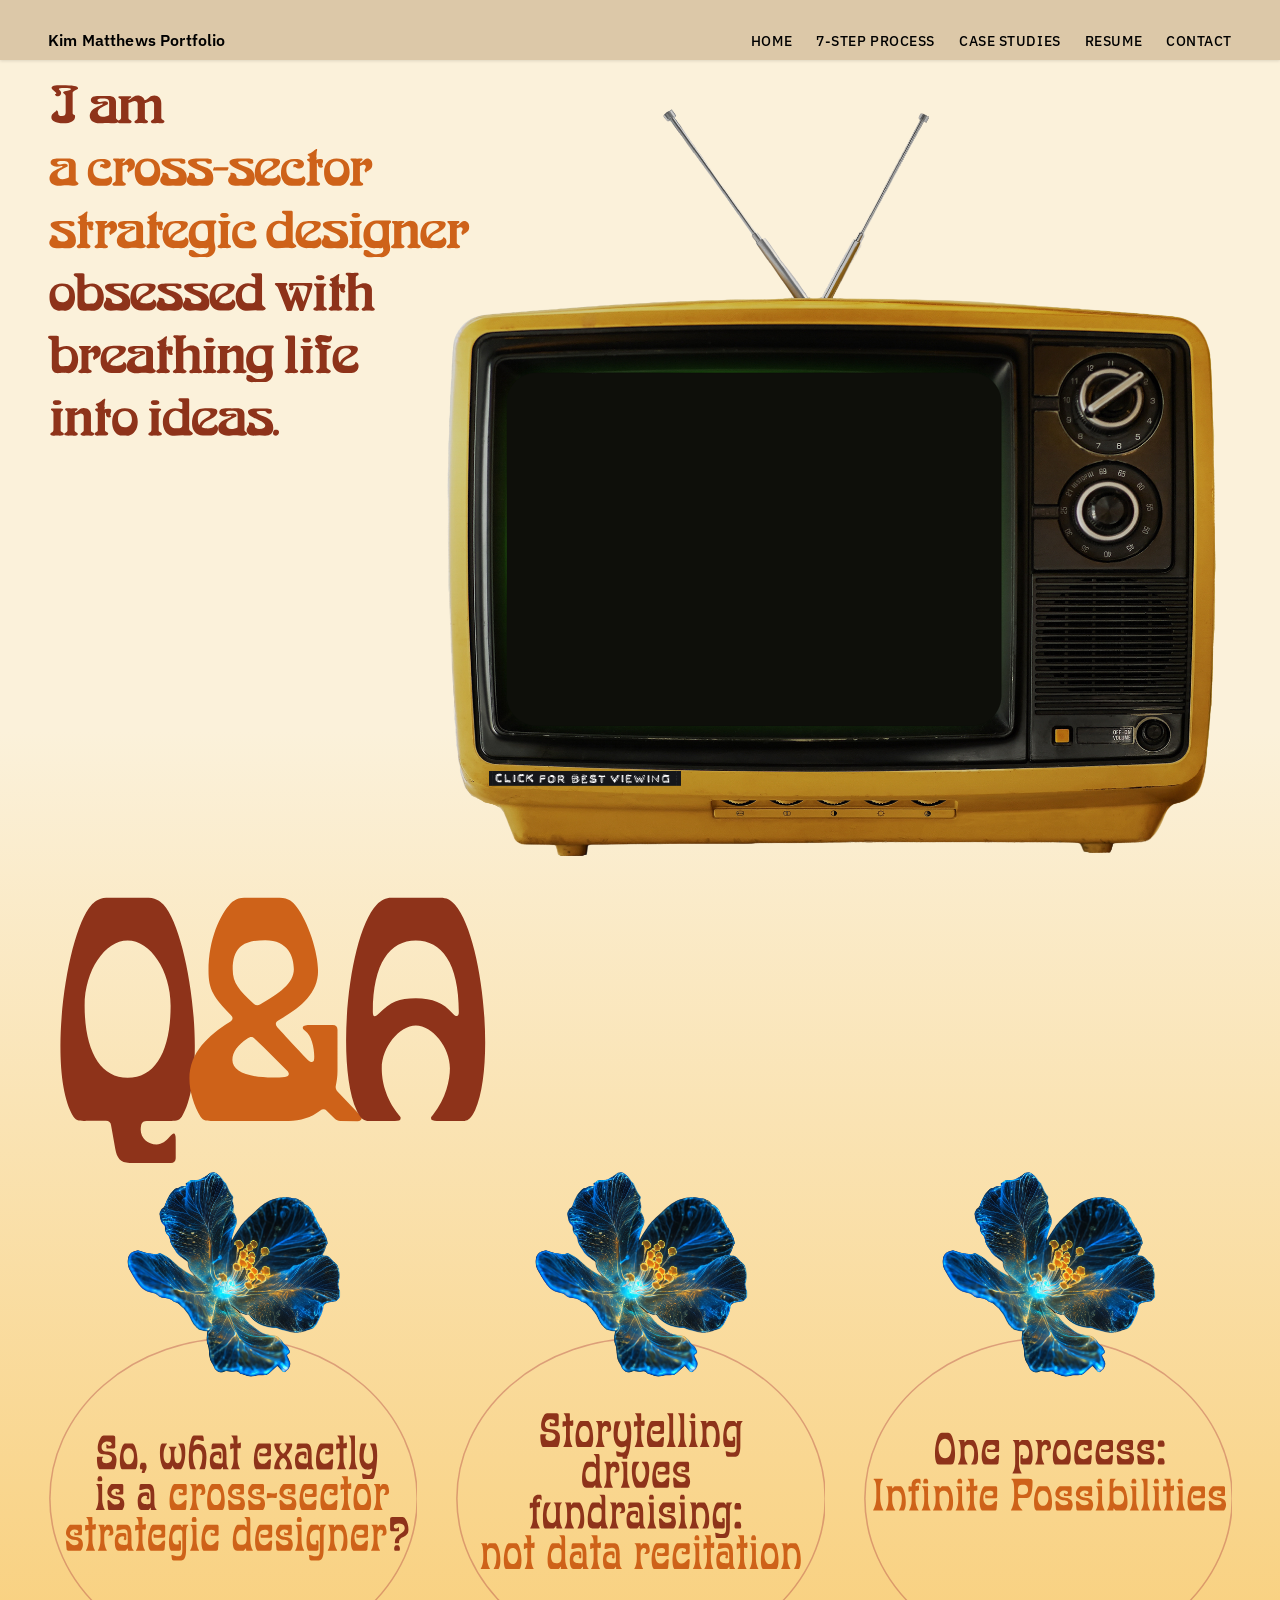
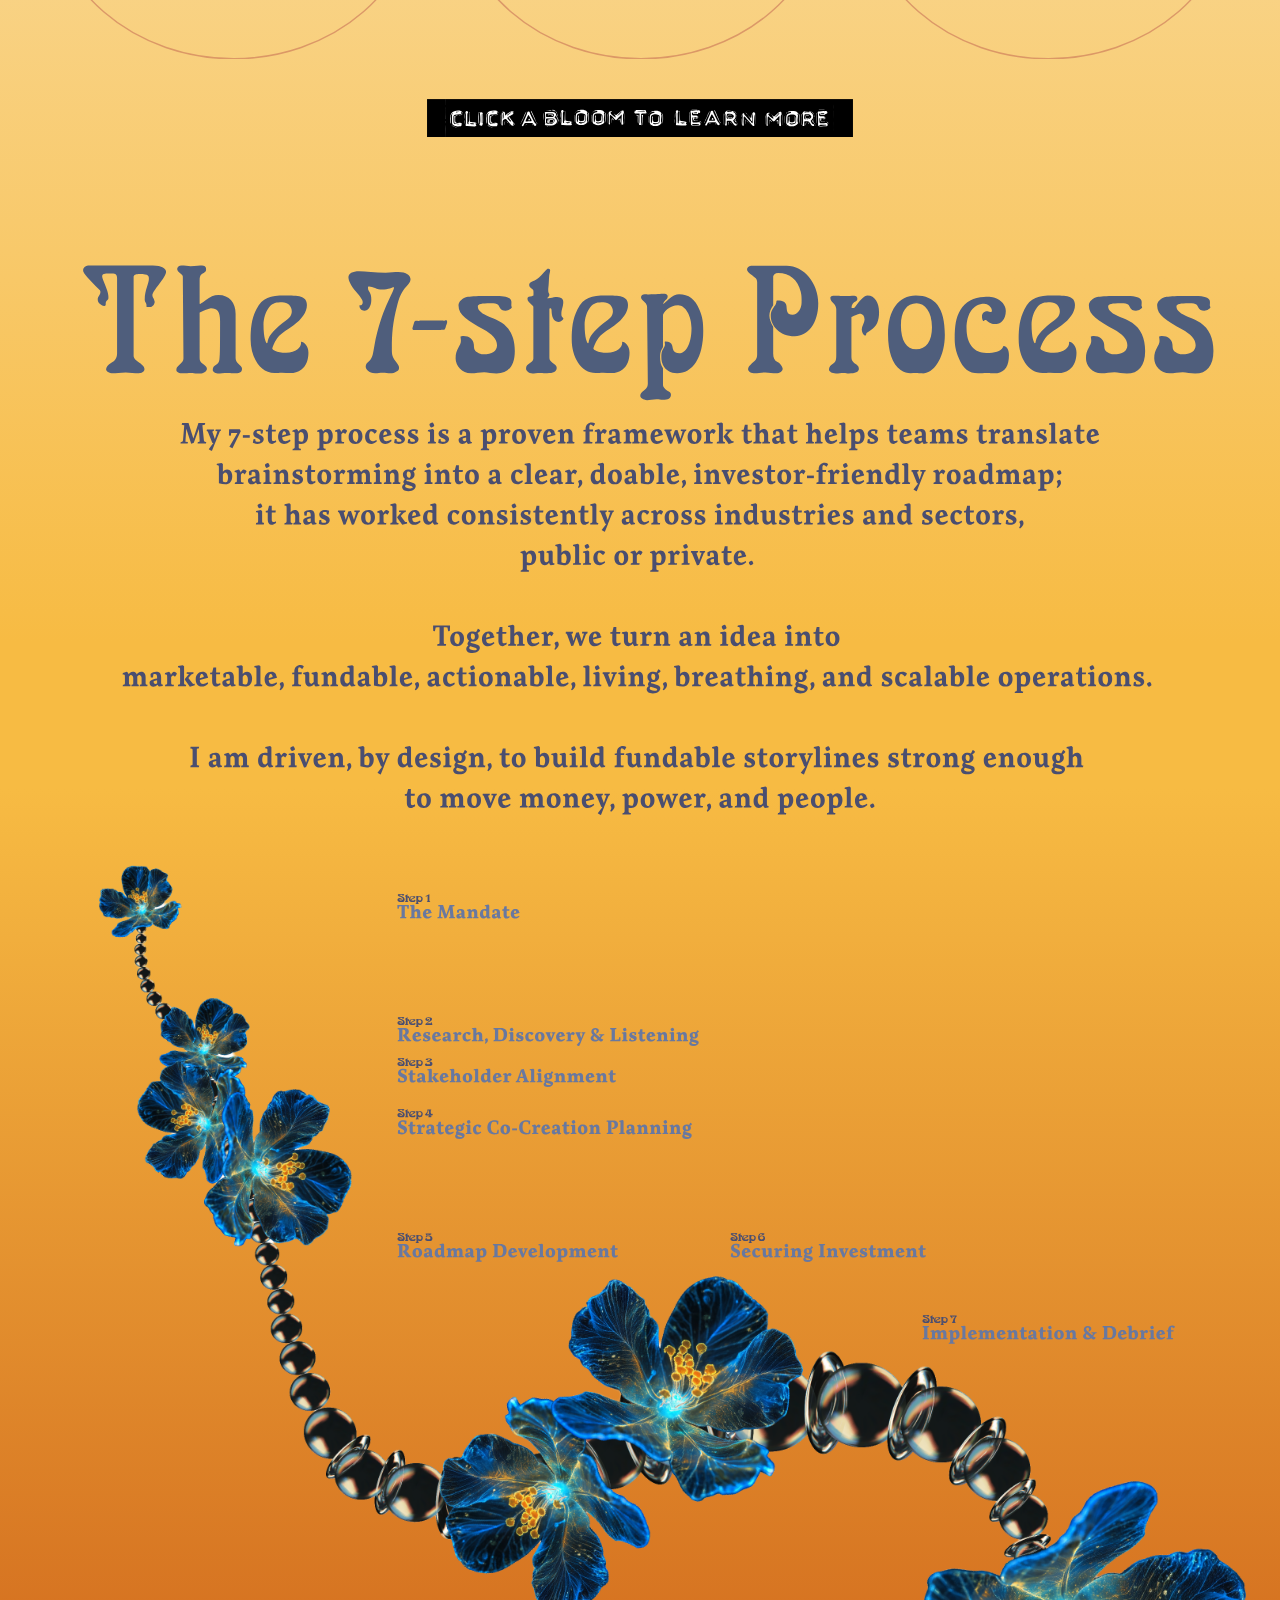
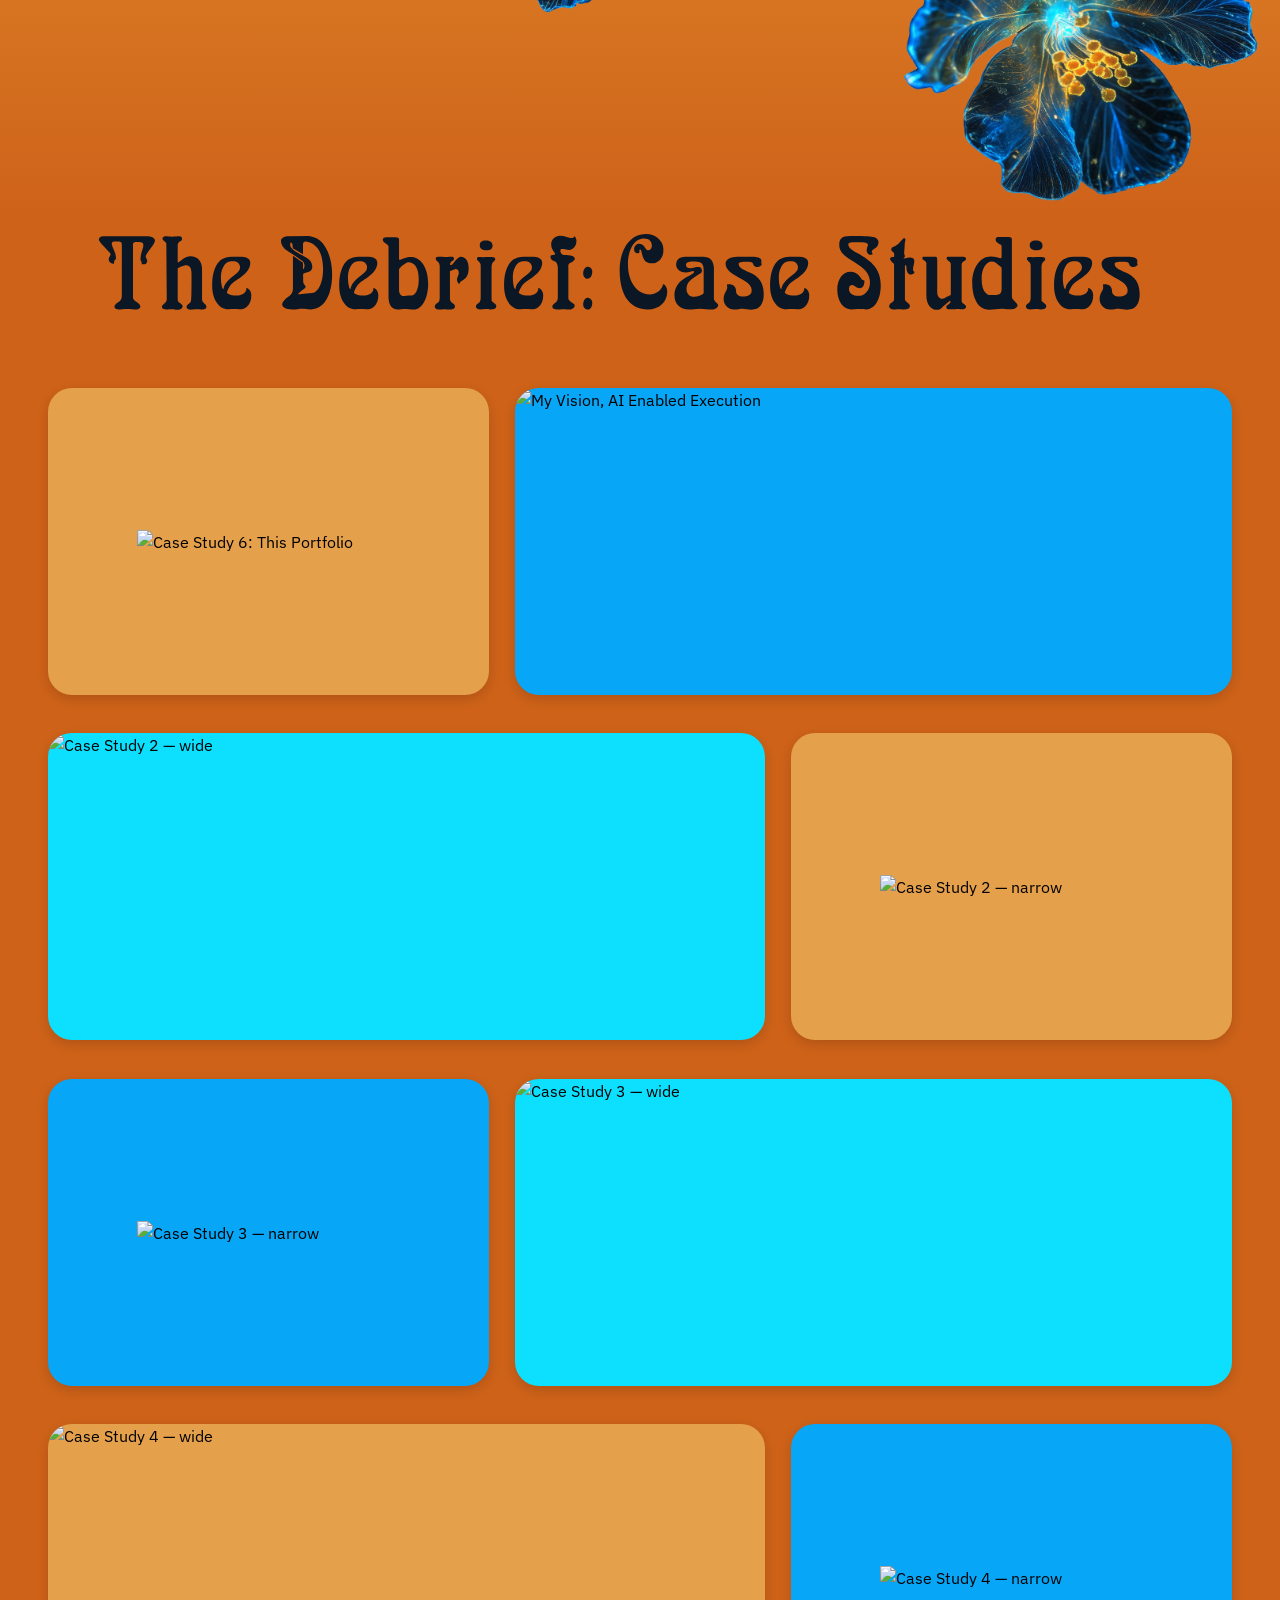
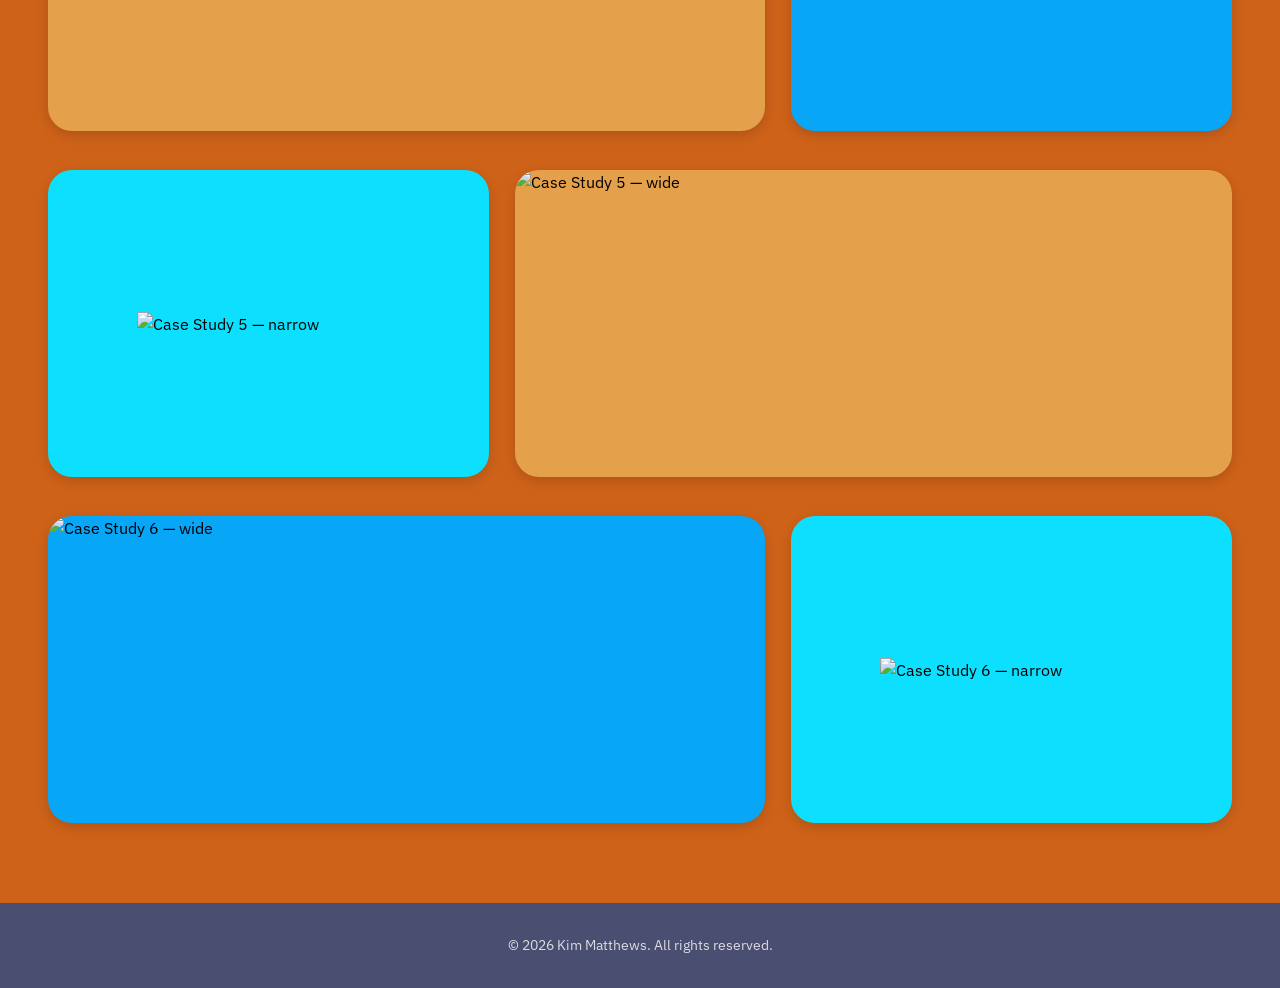
==== index.html @ fec12830 "More" ====
<!DOCTYPE html>
<html lang="en">
<head>
  <meta charset="UTF-8" />
  <meta name="viewport" content="width=device-width, initial-scale=1.0" />
  <meta name="description" content="Kim Matthews — Strategy and Design Portfolio. Strategic storytelling for public interest communications." />
  <title>Kim Matthews Portfolio</title>

  <!-- Preconnect for faster font loading -->
  <link rel="preconnect" href="https://fonts.googleapis.com" />
  <link rel="preconnect" href="https://fonts.gstatic.com" crossorigin />

  <!-- Overpass Mono: hero headings | IBM Plex Sans: nav + body | Special Elite: typewriter accent -->
  <link href="https://fonts.googleapis.com/css2?family=Overpass+Mono:wght@400;600;700&family=IBM+Plex+Sans:wght@300;400;500;600&family=Special+Elite&display=swap" rel="stylesheet" />

  <link rel="stylesheet" href="css/reset.css" />
  <link rel="stylesheet" href="css/style.css" />
</head>

<body>

  <!-- Skip link: keyboard/screen reader users jump straight to content -->
  <a href="#main-content" class="skip-link">Skip to main content</a>

  <!-- ===================== HEADER ===================== -->
  <header class="site-header" role="banner">
    <div class="header-inner">

      <a href="#home" class="site-title" aria-label="Kim Matthews Portfolio — home">
        Kim Matthews Portfolio
      </a>

      <!-- Mobile hamburger toggle -->
      <button
        class="nav-toggle"
        aria-expanded="false"
        aria-controls="primary-nav"
        aria-label="Open navigation menu"
      >
        <span class="bar"></span>
        <span class="bar"></span>
        <span class="bar"></span>
      </button>

      <nav id="primary-nav" class="primary-nav" aria-label="Primary navigation">
        <ul role="list">
          <li><a href="#home">Home</a></li>
          <li><a href="#methodology">7-Step Process</a></li>
          <li><a href="#case-studies">Case Studies</a></li>
          <li><a href="#resume">Resume</a></li>
          <li><a href="#contact">Contact</a></li>
        </ul>
      </nav>

    </div>
  </header>

  <!-- ===================== MAIN ===================== -->
  <main id="main-content">

    <!-- HERO -->
    <section class="hero" id="home" aria-label="Hero">

      <!-- Heading lives outside the grid — full width, TV grid untouched -->
      <div class="hero-heading-wrap">
        <img
          src="assets/SVG/heroheading.svg"
          alt="Strategic Storytelling, A Work Horse Solution"
          class="hero-heading-svg"
        />
      </div>

      <div class="hero-inner">

        <!-- hero-text removed — heading is now above the grid -->

        <!-- Mobile-only: TV chassis + video stacked.
             Tappable — opens the same #video-modal as the desktop TV,
             where the film plays full-size WITH sound (click is the
             user gesture browsers require to allow audio).
             The preview itself stays muted — the only state browsers
             permit for autoplay. -->
        <div
          class="hero-mobile-media"
          id="tv-unit-mobile"
          role="button"
          tabindex="0"
          aria-label="Watch portfolio video — tap to open full screen with sound"
          aria-haspopup="dialog"
        >
          <img
            src="assets/images/liltv.png"
            alt=""
            class="hero-mobile-tv"
            aria-hidden="true"
            loading="eager"
            decoding="async"
          />
          <img
            src="assets/SVG/soundlabel.svg"
            alt="Tap to play with sound"
            class="hero-mobile-cue"
            aria-hidden="true"
            loading="lazy"
            decoding="async"
          />
          <video
            class="hero-mobile-video"
            autoplay
            muted
            playsinline
            preload="metadata"
            aria-hidden="true"
          >
            <source src="assets/video/hero-film-1.mp4" type="video/mp4" />
          </video>
        </div>

        <div class="hero-visual" aria-hidden="true">
          <div class="tv-wrapper" id="tv-unit" role="button" tabindex="0" aria-label="Watch portfolio video — click to open full screen" aria-haspopup="dialog">

            <img
              src="assets/images/liltv.png"
              alt=""
              class="tv-image"
              loading="eager"
              decoding="async"
            />

            <div class="tv-screen-overlay" id="tv-screen">
              <video
                class="tv-video"
                autoplay
                muted
                playsinline
                preload="metadata"
              >
                <source src="assets/video/hero-film-1.mp4" type="video/mp4" />
              </video>
            </div>

            <div class="tv-badge" aria-hidden="true">
              <img src="assets/SVG/label.svg" alt="" class="tv-badge-svg" />
            </div>

          </div>
        </div>

      </div>

      <!-- Q&A SUBSECTION — extends hero, sits directly under TV -->
      <div class="hero-qa">
        <div class="hero-qa-inner">

          <!-- qasubheading: very large, left-aligned at hero heading margin,
               top-aligned with the bottom of the TV -->
          <div class="qa-subheading-wrap">
            <img
              src="assets/SVG/qasubheading.svg"
              alt="Questions and Answers"
              class="qa-subheading-svg"
              loading="lazy"
              decoding="async"
            />
          </div>

          <!-- Three question cards evenly spaced left to right -->
          <div class="qa-cards-row">

            <div class="qa-card-wrap"
                 role="button"
                 tabindex="0"
                 data-transcript="assets/webp/q1transcript.webp"
                 data-transcript-alt="Question 1 — full transcript"
                 aria-label="Question 1 — click to read full transcript"
                 aria-haspopup="dialog">
              <img
                src="assets/images/flower.png"
                alt=""
                class="qa-flower"
                aria-hidden="true"
                loading="lazy"
                decoding="async"
              />
              <img
                src="assets/SVG/q1hero.svg"
                alt="Question 1"
                class="qa-card-svg"
                loading="lazy"
                decoding="async"
              />
            </div>

            <div class="qa-card-wrap"
                 role="button"
                 tabindex="0"
                 data-transcript="assets/webp/q2transcript.webp"
                 data-transcript-alt="Question 2 — full transcript"
                 aria-label="Question 2 — click to read full transcript"
                 aria-haspopup="dialog">
              <img
                src="assets/images/flower.png"
                alt=""
                class="qa-flower"
                aria-hidden="true"
                loading="lazy"
                decoding="async"
              />
              <img
                src="assets/SVG/q2hero.svg"
                alt="Question 2"
                class="qa-card-svg"
                loading="lazy"
                decoding="async"
              />
            </div>

            <div class="qa-card-wrap"
                 role="button"
                 tabindex="0"
                 data-transcript="assets/webp/q3transcript.webp"
                 data-transcript-alt="Question 3 — full transcript"
                 aria-label="Question 3 — click to read full transcript"
                 aria-haspopup="dialog">
              <img
                src="assets/images/flower.png"
                alt=""
                class="qa-flower"
                aria-hidden="true"
                loading="lazy"
                decoding="async"
              />
              <img
                src="assets/SVG/q3hero.svg"
                alt="Question 3"
                class="qa-card-svg"
                loading="lazy"
                decoding="async"
              />
            </div>

          </div><!-- /.qa-cards-row -->

          <!-- bloomcta — centered call-to-action below the three question cards -->
          <img
            src="assets/SVG/bloomcta.svg"
            alt="Click a bloom to read the full answer"
            class="bloom-cta-svg"
            loading="lazy"
            decoding="async"
          />

        </div><!-- /.hero-qa-inner -->
      </div><!-- /.hero-qa -->

      <!-- hero-bottom: subheading, methodology intro text, and spine grouped at foot of hero -->
      <div class="hero-bottom">

        <div class="hero-subheading">
          <img
            src="assets/SVG/subheading1.svg"
            alt="The 7-step Methodology"
            class="subheading-svg"
          />
        </div>

        <div class="methodology-text-wrap">
          <img
            src="assets/SVG/methodologytext.svg"
            alt="The 7-step Process — methodology introduction"
            class="methodology-text-svg"
            loading="lazy"
            decoding="async"
          />
          <div class="sr-only">
            <p>To expose the throughline of my career, I outlined a 7-step process; it allows me to illustrate to you, through the 7 case studies below, how I made my life's work by fusing the lifeforce of your idea to the narrative spine of your team's existing infrastructure to build fundable throughlines strong enough to move money, power, and people.</p>
            <p>My 7-step process is a proven framework that helps teams turn messy, emerging needs into a clear, doable, investor-friendly roadmap — across any industry, public or private. My process translates your team's idea into a marketable, fundable, and actionable living, breathing, scalable operations.</p>
          </div>
        </div>

        <!-- Flowerspine with step labels — each label independently positionable -->
        <div class="spine-wrap">
          <img
            src="assets/images/flowerspine.png"
            alt=""
            class="spine-img"
            loading="lazy"
            decoding="async"
          />

          <!-- STEP 1 — pilot hover group -->
          <!-- Invisible hotspot over flower 1 (top-left cluster) -->
          <div class="flower-hotspot flower-hotspot--1" aria-hidden="true"></div>
          <!-- Gold glitter glow overlay on flower 1 -->
          <div class="flower-glow flower-glow--1" aria-hidden="true"></div>
          <!-- Step label -->
          <div class="step-label step-label--1" tabindex="0" role="button" aria-label="Step 1: The Mandate — hover to learn more">
            <img src="assets/SVG/step1.svg" alt="Group 1: The Mandate" class="step-label-svg" />
          </div>
          <!-- Defcard popup -->
          <div class="step-card step-card--1" role="tooltip" aria-label="Step 1 definition card">
            <img src="assets/SVG/step1defcard.svg" alt="Step 1: The Mandate — definition" class="step-card-svg" />
          </div>

          <!-- STEP 2 — full hover group: hotspot, glow, label, defcard -->
          <div class="flower-hotspot flower-hotspot--2" aria-hidden="true"></div>
          <div class="flower-glow flower-glow--2" aria-hidden="true"></div>
          <div class="step-label step-label--2" tabindex="0" role="button" aria-label="Step 2: Research, Discovery & Listening — hover to learn more">
            <img src="assets/SVG/step2.svg" alt="Group 2: Research, Discovery & Listening" class="step-label-svg" />
          </div>
          <div class="step-card step-card--2" role="tooltip" aria-label="Step 2 definition card">
            <img src="assets/SVG/step2defcard.svg" alt="Step 2: Research, Discovery & Listening — definition" class="step-card-svg" />
          </div>

          <!-- STEP 3 -->
          <div class="flower-hotspot flower-hotspot--3" aria-hidden="true"></div>
          <div class="flower-glow flower-glow--3" aria-hidden="true"></div>
          <div class="step-label step-label--3" tabindex="0" role="button" aria-label="Step 3: Stakeholder Alignment — hover to learn more">
            <img src="assets/SVG/step3.svg" alt="Group 3: Stakeholder Alignment" class="step-label-svg" />
          </div>
          <div class="step-card step-card--3" role="tooltip" aria-label="Step 3 definition card">
            <img src="assets/SVG/step3defcard.svg" alt="Step 3: Stakeholder Alignment — definition" class="step-card-svg" />
          </div>

          <!-- STEP 4 -->
          <div class="flower-hotspot flower-hotspot--4" aria-hidden="true"></div>
          <div class="flower-glow flower-glow--4" aria-hidden="true"></div>
          <div class="step-label step-label--4" tabindex="0" role="button" aria-label="Step 4: Strategic & Co-Creation Planning — hover to learn more">
            <img src="assets/SVG/step4.svg" alt="Group 4: Strategic & Co-Creation Planning" class="step-label-svg" />
          </div>
          <div class="step-card step-card--4" role="tooltip" aria-label="Step 4 definition card">
            <img src="assets/SVG/step4defcard.svg" alt="Step 4: Strategic & Co-Creation Planning — definition" class="step-card-svg" />
          </div>

          <!-- STEP 5 -->
          <div class="flower-hotspot flower-hotspot--5" aria-hidden="true"></div>
          <div class="flower-glow flower-glow--5" aria-hidden="true"></div>
          <div class="step-label step-label--5" tabindex="0" role="button" aria-label="Step 5: Roadmap Development — hover to learn more">
            <img src="assets/SVG/step5.svg" alt="Group 5: Roadmap Development" class="step-label-svg" />
          </div>
          <div class="step-card step-card--5" role="tooltip" aria-label="Step 5 definition card">
            <img src="assets/SVG/step5defcard.svg" alt="Step 5: Roadmap Development — definition" class="step-card-svg" />
          </div>

          <!-- STEP 6 -->
          <div class="flower-hotspot flower-hotspot--6" aria-hidden="true"></div>
          <div class="flower-glow flower-glow--6" aria-hidden="true"></div>
          <div class="step-label step-label--6" tabindex="0" role="button" aria-label="Step 6: Securing Investment — hover to learn more">
            <img src="assets/SVG/step6.svg" alt="Group 6: Securing Investment" class="step-label-svg" />
          </div>
          <div class="step-card step-card--6" role="tooltip" aria-label="Step 6 definition card">
            <img src="assets/SVG/step6defcard.svg" alt="Step 6: Securing Investment — definition" class="step-card-svg" />
          </div>

          <!-- STEP 7 -->
          <div class="flower-hotspot flower-hotspot--7" aria-hidden="true"></div>
          <div class="flower-glow flower-glow--7" aria-hidden="true"></div>
          <div class="step-label step-label--7" tabindex="0" role="button" aria-label="Step 7: Implementation & Debrief — hover to learn more">
            <img src="assets/SVG/step7.svg" alt="Group 7: Implementation & Debrief" class="step-label-svg" />
          </div>
          <div class="step-card step-card--7" role="tooltip" aria-label="Step 7 definition card">
            <img src="assets/SVG/step7defcard.svg" alt="Step 7: Implementation & Debrief — definition" class="step-card-svg" />
          </div>
        </div>

      <!-- Mobile-only steps list — shown when the flowerspine is hidden.
           Each row: flower.png (growing 1→7) + step label, left-aligned.
           Tap anywhere on the row → its defcard opens in the step modal. -->
      <div class="steps-mobile" aria-label="7-step methodology">
        <button class="step-mobile-row" data-defcard="assets/SVG/step1defcard.svg" aria-haspopup="dialog" aria-label="Step 1: The Mandate — tap to read definition">
          <img src="assets/images/flower.png" alt="" class="step-mobile-flower step-mobile-flower--1" aria-hidden="true" loading="lazy" decoding="async" />
          <img src="assets/SVG/step1.svg" alt="Step 1: The Mandate" class="step-mobile-label" loading="lazy" decoding="async" />
        </button>
        <button class="step-mobile-row" data-defcard="assets/SVG/step2defcard.svg" aria-haspopup="dialog" aria-label="Step 2: Research, Discovery & Listening — tap to read definition">
          <img src="assets/images/flower.png" alt="" class="step-mobile-flower step-mobile-flower--2" aria-hidden="true" loading="lazy" decoding="async" />
          <img src="assets/SVG/step2.svg" alt="Step 2: Research, Discovery & Listening" class="step-mobile-label" loading="lazy" decoding="async" />
        </button>
        <button class="step-mobile-row" data-defcard="assets/SVG/step3defcard.svg" aria-haspopup="dialog" aria-label="Step 3: Stakeholder Alignment — tap to read definition">
          <img src="assets/images/flower.png" alt="" class="step-mobile-flower step-mobile-flower--3" aria-hidden="true" loading="lazy" decoding="async" />
          <img src="assets/SVG/step3.svg" alt="Step 3: Stakeholder Alignment" class="step-mobile-label" loading="lazy" decoding="async" />
        </button>
        <button class="step-mobile-row" data-defcard="assets/SVG/step4defcard.svg" aria-haspopup="dialog" aria-label="Step 4: Strategic & Co-Creation Planning — tap to read definition">
          <img src="assets/images/flower.png" alt="" class="step-mobile-flower step-mobile-flower--4" aria-hidden="true" loading="lazy" decoding="async" />
          <img src="assets/SVG/step4.svg" alt="Step 4: Strategic & Co-Creation Planning" class="step-mobile-label" loading="lazy" decoding="async" />
        </button>
        <button class="step-mobile-row" data-defcard="assets/SVG/step5defcard.svg" aria-haspopup="dialog" aria-label="Step 5: Roadmap Development — tap to read definition">
          <img src="assets/images/flower.png" alt="" class="step-mobile-flower step-mobile-flower--5" aria-hidden="true" loading="lazy" decoding="async" />
          <img src="assets/SVG/step5.svg" alt="Step 5: Roadmap Development" class="step-mobile-label" loading="lazy" decoding="async" />
        </button>
        <button class="step-mobile-row" data-defcard="assets/SVG/step6defcard.svg" aria-haspopup="dialog" aria-label="Step 6: Securing Investment — tap to read definition">
          <img src="assets/images/flower.png" alt="" class="step-mobile-flower step-mobile-flower--6" aria-hidden="true" loading="lazy" decoding="async" />
          <img src="assets/SVG/step6.svg" alt="Step 6: Securing Investment" class="step-mobile-label" loading="lazy" decoding="async" />
        </button>
        <button class="step-mobile-row" data-defcard="assets/SVG/step7defcard.svg" aria-haspopup="dialog" aria-label="Step 7: Implementation & Debrief — tap to read definition">
          <img src="assets/images/flower.png" alt="" class="step-mobile-flower step-mobile-flower--7" aria-hidden="true" loading="lazy" decoding="async" />
          <img src="assets/SVG/step7.svg" alt="Step 7: Implementation & Debrief" class="step-mobile-label" loading="lazy" decoding="async" />
        </button>
        <!-- bloomcta repeated below Step 7 on mobile, centered -->
        <img
          src="assets/SVG/bloomcta.svg"
          alt="Tap a flower to read the full answer"
          class="steps-mobile-cta"
          loading="lazy"
          decoding="async"
        />
      </div>

      </div>

    </section>

    <!-- ===================== METHODOLOGY ===================== -->
    <section class="methodology" id="methodology" aria-label="The Debrief: Case Studies">

      <div class="methodology-inner">

        <!-- Section heading — "The Debrief: Case Studies", sized to match
             the hero's "7-step Process" subheading -->
        <div class="debrief-heading">
          <img
            src="assets/SVG/debriefsubheading.svg"
            alt="The Debrief: Case Studies"
            class="debrief-subheading-svg"
            loading="lazy"
            decoding="async"
          />
        </div>

        <!-- ============ CASE STUDY ROWS ============
             8 rows, each an asymmetric pair: one wide card + one narrow card.
             Odd rows: narrow left / wide right. Even rows: wide left / narrow right.
             Card colors cycle saffron → electric-blue → baby-blue.
             Cards slide in from the outer edges on first scroll into view
             (js/cases.js adds .is-in once; they never move again).
             Each card is an empty shell — case study SVGs drop inside. -->
        <div class="case-rows">

          <!-- Row 1: narrow left, wide right -->
          <div class="case-row">
            <div class="case-card case-card--narrow case-card--saffron case-from-left">
              <img src="assets/SVG/case1n.svg" alt="Case Study 6: This Portfolio" loading="lazy" decoding="async" />
            </div>
            <div class="case-card case-card--wide case-card--electric case-from-right">
              <img src="assets/SVG/case1w.svg" alt="My Vision, AI Enabled Execution" loading="lazy" decoding="async" />
            </div>
          </div>

          <!-- Row 2: wide left, narrow right -->
          <div class="case-row">
            <div class="case-card case-card--wide case-card--baby case-from-left">
              <img src="assets/SVG/case2w.svg" alt="Case Study 2 — wide" loading="lazy" decoding="async" />
            </div>
            <div class="case-card case-card--narrow case-card--saffron case-from-right">
              <img src="assets/SVG/case2n.svg" alt="Case Study 2 — narrow" loading="lazy" decoding="async" />
            </div>
          </div>

          <!-- Row 3: narrow left, wide right -->
          <div class="case-row">
            <div class="case-card case-card--narrow case-card--electric case-from-left">
              <img src="assets/SVG/case3n.svg" alt="Case Study 3 — narrow" loading="lazy" decoding="async" />
            </div>
            <div class="case-card case-card--wide case-card--baby case-from-right">
              <img src="assets/SVG/case3w.svg" alt="Case Study 3 — wide" loading="lazy" decoding="async" />
            </div>
          </div>

          <!-- Row 4: wide left, narrow right -->
          <div class="case-row">
            <div class="case-card case-card--wide case-card--saffron case-from-left">
              <img src="assets/SVG/case4w.svg" alt="Case Study 4 — wide" loading="lazy" decoding="async" />
            </div>
            <div class="case-card case-card--narrow case-card--electric case-from-right">
              <img src="assets/SVG/case4n.svg" alt="Case Study 4 — narrow" loading="lazy" decoding="async" />
            </div>
          </div>

          <!-- Row 5: narrow left, wide right -->
          <div class="case-row">
            <div class="case-card case-card--narrow case-card--baby case-from-left">
              <img src="assets/SVG/case5n.svg" alt="Case Study 5 — narrow" loading="lazy" decoding="async" />
            </div>
            <div class="case-card case-card--wide case-card--saffron case-from-right">
              <img src="assets/SVG/case5w.svg" alt="Case Study 5 — wide" loading="lazy" decoding="async" />
            </div>
          </div>

          <!-- Row 6: wide left, narrow right -->
          <div class="case-row">
            <div class="case-card case-card--wide case-card--electric case-from-left">
              <img src="assets/SVG/case6w.svg" alt="Case Study 6 — wide" loading="lazy" decoding="async" />
            </div>
            <div class="case-card case-card--narrow case-card--baby case-from-right">
              <img src="assets/SVG/case6n.svg" alt="Case Study 6 — narrow" loading="lazy" decoding="async" />
            </div>
          </div>

        </div><!-- /.case-rows -->

      </div>
    </section>

  </main>

  <!-- ===================== FOOTER ===================== -->
  <footer class="site-footer" role="contentinfo">
    <div class="footer-inner">
      <p>&copy; <span id="year"></span> Kim Matthews. All rights reserved.</p>
    </div>
  </footer>

  <!-- ===================== VIDEO POPUP MODAL ===================== -->
  <div
    class="video-modal"
    id="video-modal"
    role="dialog"
    aria-modal="true"
    aria-label="Portfolio video — full screen view"
    hidden
  >
    <div class="video-modal-backdrop" id="modal-backdrop"></div>
    <div class="video-modal-content">
      <button class="video-modal-close" id="modal-close" aria-label="Close video">
        <span aria-hidden="true">✕</span>
      </button>
      <div class="video-modal-frame">
        <video
          id="modal-video"
          controls
          playsinline
          preload="none"
          aria-label="Kim Matthews — Portfolio Video"
        ></video>
      </div>
    </div>
  </div>

  <!-- ===================== QA TRANSCRIPT MODAL ===================== -->
  <div
    class="qa-modal"
    id="qa-modal"
    role="dialog"
    aria-modal="true"
    aria-label="Full transcript"
    hidden
  >
    <div class="qa-modal-backdrop" id="qa-modal-backdrop"></div>
    <div class="qa-modal-content">
      <button class="qa-modal-close" id="qa-modal-close" aria-label="Close transcript">
        <span aria-hidden="true">✕</span>
      </button>
      <div class="qa-modal-frame">
        <img id="qa-modal-img" src="" alt="" class="qa-modal-img" />
      </div>
    </div>
  </div>

  <!-- ===================== STEP DEFCARD MODAL (mobile) ===================== -->
  <div
    class="qa-modal"
    id="step-modal"
    role="dialog"
    aria-modal="true"
    aria-label="Step definition card"
    hidden
  >
    <div class="qa-modal-backdrop" id="step-modal-backdrop"></div>
    <div class="qa-modal-content qa-modal-content--step">
      <button class="qa-modal-close" id="step-modal-close" aria-label="Close definition card">
        <span aria-hidden="true">✕</span>
      </button>
      <div class="qa-modal-frame">
        <img id="step-modal-img" src="" alt="" class="qa-modal-img" />
      </div>
    </div>
  </div>

  <script src="js/nav.js" defer></script>
  <script src="js/video.js" defer></script>
  <script src="js/steps.js" defer></script>
  <script src="js/qa.js" defer></script>
  <script src="js/cases.js" defer></script>
  <script>
    document.getElementById('year').textContent = new Date().getFullYear();
  </script>

</body>
</html>
---- css/style.css ----
/* ==========================================================
style.css — Kim Matthews Portfolio
Order: tokens → base → skip link → header → hero → sections → footer →
responsive
========================================================== */
/* ==========================================================
1. DESIGN TOKENS
Edit values here to update the entire site.
========================================================== */
:root {
  /* Colors */
  --hero-orange: #f7bb43;
  --case-orange: #ce6219;
  --electric-blue: #07a6f7;
  --baby-blue: #0de0fe;
  --white: #ffffff;
  --black: #000000;
  --lightest-orange: #fbf1da;
  --twilight: #4A4E70;
  --twilight-dark: #363957;
  --champagne: #dcc8a8;
  --saffron: #e5a04c;
  /* Fonts */
  --font-display: 'Overpass Mono', monospace;
  --font-label: 'IBM Plex Sans', sans-serif;
  --font-accent: 'Special Elite', 'Courier Prime', monospace;
  /* Type scale */
  --text-sm: 0.875rem;
  --text-base: 1rem;
  --text-lg: 1.125rem;
  --text-xl: 1.25rem;
  --text-2xl: 1.5rem;
  --text-3xl: 1.875rem;
  --text-4xl: 2.25rem;
  --text-5xl: 3rem;
  --text-6xl: 3.75rem;
  /* Spacing */
  --space-1: 0.25rem;
  --space-2: 0.5rem;
  --space-3: 0.75rem;
  --space-4: 1rem;
  --space-6: 1.5rem;
  --space-8: 2rem;
  --space-10: 2.5rem;
  --space-12: 3rem;
  --space-16: 4rem;
  --space-20: 5rem;
  /* Layout */
  --maxw: 1440px;
  --header-height: 60px;
  --content-pad: clamp(1rem, 4vw, 3rem);
  /* Step labels — single source of truth for label type size across all 7.
     clamp(min, fluid, max): never smaller than 1.4rem, scales ~2.6% of viewport
     width, capped at 2.6rem on wide monitors. Edit here to resize all labels. */
  --step-label-h: clamp(1.365rem, 2.535vw, 2.535rem);
  /* Largest mobile step flower (step 7) — smaller flowers center within this
     column so all step labels share one left edge */
  --flower-max: 6rem;
  /* Shadows */
  --shadow-sm: 0 1px 3px rgba(0,0,0,0.12);
  --shadow-md: 0 4px 12px rgba(0,0,0,0.15);
  --shadow-lg: 0 8px 30px rgba(0,0,0,0.20);
}
/* ==========================================================
2. BASE
========================================================== */
body {
  font-family: var(--font-label);
  font-size: var(--text-base);
  color: var(--black);
  background-color: var(--white);
}
h1, h2, h3, h4, h5, h6 {
  font-family: var(--font-display);
  line-height: 1.2;
}
a {
  color: inherit;
  text-decoration: none;
}
a:focus-visible {
  outline: 3px solid var(--hero-orange);
  outline-offset: 3px;
  border-radius: 2px;
}
/* ==========================================================
3. SKIP LINK — accessibility
========================================================== */
.skip-link {
  position: absolute;
  top: -100%;
  left: var(--space-4);
  z-index: 9999;
  padding: var(--space-2) var(--space-4);
  background: var(--twilight);
  color: var(--white);
  font-family: var(--font-label);
  font-size: var(--text-sm);
  font-weight: 600;
  border-radius: 0 0 4px 4px;
}
.skip-link:focus {
  top: 0;
}
.sr-only {
  position: absolute;
  width: 1px;
  height: 1px;
  padding: 0;
  margin: -1px;
  overflow: hidden;
  clip: rect(0,0,0,0);
  white-space: nowrap;
  border: 0;
}
/* ==========================================================
4. HEADER
♿ White on Twilight = 5.74:1 contrast — passes WCAG AA
========================================================== */
.site-header {
  position: sticky;
  top: 0;
  z-index: 100;
  height: var(--header-height);
  background-color: var(--champagne);
  box-shadow: var(--shadow-sm);
}
.header-inner {
  display: flex;
  align-items: flex-end;
  justify-content: space-between;
  max-width: var(--maxw);
  margin: 0 auto;
  padding: 0 var(--content-pad) var(--space-2);
  height: 100%;
}
.site-title {
  font-family: var(--font-label);
  font-size: var(--text-base);
  font-weight: 600;
  color: var(--black);
  letter-spacing: 0.01em;
  white-space: nowrap;
}
.site-title:hover {
  opacity: 0.85;
}
.primary-nav ul {
  display: flex;
  align-items: center;
  gap: var(--space-6);
}
.primary-nav a {
  font-family: var(--font-label);
  font-size: var(--text-sm);
  font-weight: 500;
  color: var(--black);
  letter-spacing: 0.04em;
  text-transform: uppercase;
  padding: var(--space-1) 0;
  position: relative;
}
.primary-nav a::after {
  content: '';
  position: absolute;
  bottom: -2px;
  left: 0;
  width: 0;
  height: 2px;
  background-color: var(--hero-orange);
  transition: width 250ms ease;
}
.primary-nav a:hover::after,
.primary-nav a[aria-current="page"]::after {
  width: 100%;
}
.primary-nav a:hover {
  opacity: 0.85;
}
/* Hamburger — hidden on desktop */
.nav-toggle {
  display: none;
  flex-direction: column;
  justify-content: space-between;
  width: 28px;
  height: 20px;
  background: none;
  border: none;
  cursor: pointer;
  padding: 0;
  z-index: 110;
}
.bar {
  display: block;
  width: 100%;
  height: 2px;
  background-color: var(--black);
  border-radius: 2px;
  transition: transform 250ms ease, opacity 150ms ease;
}
.nav-toggle[aria-expanded="true"] .bar:nth-child(1) {
  transform: translateY(9px) rotate(45deg);
}
.nav-toggle[aria-expanded="true"] .bar:nth-child(2) {
  opacity: 0;
}
.nav-toggle[aria-expanded="true"] .bar:nth-child(3) {
  transform: translateY(-9px) rotate(-45deg);
}
/* ==========================================================
5. HERO
♿ Black on #fbf1da = 17.8:1 — exceeds WCAG AAA
========================================================== */
.hero {
  background-color: var(--lightest-orange);
  background-image: linear-gradient(
  to bottom,
  var(--lightest-orange) 20%,
  var(--hero-orange) 65%
  );
  min-height: calc(100vh - var(--header-height));
  display: flex;
  flex-direction: column;
  justify-content: flex-start;
  overflow-x: hidden;
}
.hero-inner {
  display: grid;
  grid-template-columns: 0.65fr 1.35fr;
  align-items: flex-start;
  gap: 0;
  max-width: var(--maxw);
  margin: -357px auto 0;
  padding: var(--space-2) var(--content-pad);
  width: 100%;
}
/* Empty left column placeholder keeps TV in its column */
.hero-inner::before {
  content: '';
  display: block;
}
/* .hero-text removed — heading is now in .hero-heading-wrap above the grid */
/* Hero heading — full width row above the TV grid */
.hero-heading-wrap {
  width: 100%;
  max-width: var(--maxw);
  margin: 0 auto;
  padding: var(--space-4) var(--content-pad) 0; /* top reduced from --space-16 — heading sits
  close to header */
}
.hero-heading-svg {
  width: 36.5%; /* 50% smaller than prior 73% — new SVG artwork renders larger */
  max-width: 2250px;
  height: auto;
  display: block;
}
.hero-visual {
  display: flex;
  justify-content: flex-start;
  align-items: flex-start;
}
.tv-wrapper {
  position: relative;
  width: 100%;
  max-width: 960px;
  cursor: pointer;
  z-index: 3; /* lifts antenna in front of the hero heading instead of behind it */
}
.tv-image {
  width: 100%;
  height: auto;
  display: block;
  mix-blend-mode: multiply;
  filter: none;
  transition: filter 400ms ease;
}
/* Orange glow on hover and keyboard focus — filter lives on image so transition works */
/* Whole-TV backlit warm glow — hover/focus cue, nothing on the screen itself */
.tv-wrapper:hover .tv-image,
.tv-wrapper:focus-visible .tv-image {
  filter: brightness(1.12) drop-shadow(0 0 35px rgba(247, 187, 67, 0.9)) drop-shadow(0 0 60px
  rgba(247, 187, 67, 0.4));
}
/* Keyboard focus ring — distinct from hover glow, meets WCAG 2.4.11 Focus Appearance */
.tv-wrapper:focus-visible {
  outline: 3px solid var(--hero-orange);
  outline-offset: 6px;
  border-radius: 2px;
}
/* No overlay, no arrow — screen plays clean
♿ Hover/click cue is the whole TV backlit glow; aria-label on .tv-wrapper covers screen
readers */
.tv-screen-overlay {
  position: absolute;
  top: 36%;
  left: 7%;
  width: 65%;
  height: 46%;
  border-radius: 6px;
  overflow: hidden;
  cursor: pointer;
}
.tv-video {
  position: absolute;
  top: 0;
  left: 0;
  width: 100%;
  height: 100%;
  object-fit: fill;
}
.tv-badge {
  position: absolute;
  top: 87%;
  left: 7%;
  width: 24%;
  cursor: pointer;
}
.tv-badge-svg {
  width: 100%;
  height: auto;
  display: block;
}
.tv-wrapper:hover .tv-badge,
.tv-wrapper:focus-visible .tv-badge {
  opacity: 0.85;
}
/* Hero bottom — margin-top: auto pushes it to foot of hero */
.hero-bottom {
  margin-top: auto;
}
/* subheading1 — centered, tight padding before methodology text */
.hero-subheading {
  display: flex;
  justify-content: center;
  padding: 0; /* removed content-pad so SVG can reach full hero width */
}
/* subheading1 ("The 7-step Process") — scoped to its wrapper so it is sized
independently of the methodology heading, which shares the .subheading-svg
class. clamp() lets it scale ~2X larger with the viewport: never below
480px, ideally ~95% of the hero width, capped near the layout max so it
doesn't overflow on very wide monitors. Adjust the middle value to taste. */
.hero-subheading .subheading-svg {
  width: clamp(480px, 95vw, 1400px);
  max-width: 100%;
  height: auto;
  display: block;
}
.subheading-svg {
  width: 100%; /* fills the full hero container — practical maximum */
  max-width: none; /* overrides reset.css max-width:100% so nothing clamps it */
  height: auto;
  display: block;
}
/* Methodology intro text — centered under subheading1 */
.methodology-text-wrap {
  margin-top: var(--space-2);
  position: relative;
  z-index: 2;
}
.methodology-text-svg {
  display: block;
  width: 81%; /* eased from 93.75% — restores side margins, stays large */
  height: auto;
  margin-left: auto;
  margin-right: auto;
}
/* bloomcta — centered CTA below the three question cards.
Now a sibling after .qa-cards-row, so it spans the inner width and centers.
Desktop width via clamp; mobile width bumped up in the media query. */
.bloom-cta-svg {
  display: block;
  width: clamp(200px, 36%, 520px);
  height: auto;
  margin: var(--space-10) auto 0; /* clearance below cards; centered */
}
/* ==========================================================
Q&A SUBSECTION — within hero, directly under TV
DevTools tuning points:
"¢ .hero-qa margin-top — move qasubheading up/down to align
with TV bottom
"¢ .qa-subheading-svg width — scale heading up/down
"¢ .qa-flower margin-top negative value — controls how deep
the flower overlaps into the bottom of each q card
========================================================== */
.hero-qa {
  width: 100%;
  margin-top: -93px; /* confirmed in DevTools */
  padding: 0 var(--content-pad) var(--space-20);
}
.hero-qa-inner {
  max-width: var(--maxw);
  margin: 0 auto;
  /* Flex column so each child's vertical position can be set with `order`,
  letting desktop and mobile stack the same elements differently.
  Desktop: heading (1) → cards (2) → bloomcta (3, below cards). */
  display: flex;
  flex-direction: column;
}
.qa-subheading-wrap { order: 1; }
.qa-cards-row { order: 2; }
.bloom-cta-svg { order: 3; }
/* qasubheading — very large, left edge matches hero heading margin */
.qa-subheading-wrap {
  margin-top: var(--space-16); /* drops the whole Q&A group down the page (desktop) */
  margin-bottom: 0; /* closed gap to the flower row below (was --space-2) */
}
/* Pull the flower/card row up toward the heading on desktop — closes the gap.
Overridden back to 0 in the mobile media query. */
.qa-cards-row {
  margin-top: calc(var(--space-12) * -1); /* tune in DevTools to close the gap exactly */
}
.qa-subheading-svg {
  display: block;
  /* "Very large" — adjust width in DevTools to taste */
  width: clamp(240px, 38%, 560px);
  height: auto;
  /* No extra left offset needed — hero-qa-inner padding = content-pad,
  same left margin as the hero heading SVG */
}
/* Three q cards evenly distributed across full width */
.qa-cards-row {
  display: flex;
  align-items: flex-start;
  gap: clamp(var(--space-6), 3vw, var(--space-10));
}
/* Each card is an equal third */
.qa-card-wrap {
  flex: 1;
  min-width: 0;
  overflow: visible;
  cursor: pointer;
  position: relative;
}
.qa-card-wrap:focus-visible {
  outline: 3px solid var(--hero-orange);
  outline-offset: 6px;
  border-radius: 2px;
}
/* Card SVG — no hover transform, no filter; the flower is the interactive element */
.qa-card-svg {
  display: block;
  width: 100%;
  height: auto;
  position: relative;
  z-index: 1;
}
/* Flower — sits at top of card, overlaps card top edge.
pointer-events: auto so JS can catch mouseenter for the silver burst.
Negative margin-bottom pulls the card up into the flower.
Tune margin-bottom in DevTools — bigger negative = more overlap.
Using clamp() so it scales with viewport rather than being a fixed pixel hit. */
.qa-flower {
  display: block;
  width: clamp(160px, 70%, 380px);
  height: auto;
  margin: 0 auto -70px; /* overlap into top of card circle — deepened from -20px; tune in
  DevTools */
  position: relative;
  z-index: 2;
  pointer-events: auto; /* enables hover without breaking click-bubble to parent */
  transition: filter 300ms ease;
}
/* Silver burst on flower hover — same Tinkerbell animation as flowerspine blooms.
drop-shadow follows the flower's alpha channel so it glows around the
flower shape only, never touching the card text below. */
.qa-flower.is-hovering {
  animation: silverGlitterBurst 0.75s ease-out 1 forwards;
}
/* Mobile: stack cards vertically */
@media (max-width: 768px) {
  .hero-qa {
    padding-bottom: var(--space-4); /* tightened from --space-12 — pulls subheading1 up toward the Q3 card */
  }
  .qa-subheading-svg {
    width: 45%; /* substantially smaller on mobile so it doesn't dwarf the hero */
    max-width: 100%;
    margin: var(--space-16) auto 0; /* dropped down toward bloomcta (was --space-8) */
  }
  /* bloomcta readable on mobile — larger share of width than desktop clamp gives.
  Mobile order: heading (1) → bloomcta (2, above cards) → cards (3).
  Desktop keeps bloomcta below the cards via its base order. */
  .bloom-cta-svg {
    order: 2;
    width: 70%;
    max-width: 360px;
    margin: var(--space-4) auto var(--space-6);
  }
  /* Subheading wrap holds qasubheading + bloomcta centered.
  margin-top reset to 0 here so the desktop --space-16 drop doesn't
  leak into mobile (mobile heading spacing is set on .qa-subheading-svg). */
  .qa-subheading-wrap {
    text-align: center;
    margin-top: 0;
    margin-bottom: var(--space-6); /* tighter: brings first card up toward the CTA */
  }
  .qa-cards-row {
    order: 3; /* below bloomcta on mobile (bloomcta is order 2) */
    margin-top: 0; /* reset desktop negative margin — mobile stacks normally */
    flex-direction: column;
    align-items: center; /* center each card when stacked */
    gap: var(--space-4); /* tightened from --space-12 so the three cluster closer */
  }
  .qa-card-wrap {
    width: 60%; /* smaller card footprint on mobile */
    max-width: 320px;
  }
  /* Flowers visible on mobile — perch on top of each card, overlapping
  slightly INTO the top of the circle, above all question text.
  The negative margin-bottom pulls the card up into the flower so the
  flower's lower petals sit over the circle's top edge.
  ── DevTools tuning: make the margin-bottom MORE negative to push the
  flower deeper into the circle, LESS negative to lift it off.
  Adjust width to scale the flower itself. */
  .qa-flower {
    display: block;
    width: 60%; /* tune in DevTools */
    max-width: 220px;
    margin: 0 auto -40px; /* overlap depth — lifted from -90px so flower clears the
    question text; tune in DevTools */
    position: relative;
    z-index: 2;
  }
}
/* Mobile TV + video in hero — hidden on desktop.
Tappable: opens the video modal (wired in video.js). */
.hero-mobile-media {
  display: none;
  cursor: pointer;
  position: relative;
}
.hero-mobile-media:focus-visible {
  outline: 3px solid var(--hero-orange);
  outline-offset: 6px;
  border-radius: 2px;
}
.hero-mobile-tv {
  width: 100%;
  max-width: 130px;
  height: auto;
  display: block;
  mix-blend-mode: multiply;
}
.hero-mobile-video {
  width: 100%;
  max-width: 300px;
  height: auto;
  display: block;
  border-radius: 4px;
}
/* "Tap to play with sound" cue — soundlabel.svg, centered under the
video preview. Visible only on mobile (parent is display:none on desktop).
Width ≈ 75% of the video's max-width (300px) so it reads as a caption
that belongs to the screen above it. Sits as close under the video as
the parent gap allows. */
.hero-mobile-cue {
  display: block;
  width: 75%;
  max-width: 225px;
  height: auto;
  margin: 0 auto;
}
/* ==========================================================
VIDEO POPUP MODAL
♿ Uses role="dialog", aria-modal, focus trap in video.js
========================================================== */
.video-modal {
  position: fixed;
  inset: 0;
  z-index: 500;
  display: flex;
  align-items: center;
  justify-content: center;
}
.video-modal[hidden] {
  display: none;
}
.video-modal-backdrop {
  position: absolute;
  inset: 0;
  background: rgba(0, 0, 0, 0.85);
  cursor: pointer;
}
.video-modal-content {
  position: relative;
  z-index: 501;
  width: min(900px, 92vw);
  background: var(--black);
  border: 3px solid var(--twilight);
  box-shadow: var(--shadow-lg);
}
.video-modal-close {
  position: absolute;
  top: -2.5rem;
  right: 0;
  background: none;
  border: none;
  color: var(--white);
  font-size: 1.25rem;
  cursor: pointer;
  padding: var(--space-2);
  line-height: 1;
  opacity: 0.8;
  transition: opacity 150ms ease;
}
.video-modal-close:hover {
  opacity: 1;
}
.video-modal-close:focus-visible {
  outline: 3px solid var(--hero-orange);
  outline-offset: 3px;
}
.video-modal-frame {
  position: relative;
  padding-bottom: 56.25%; /* 16:9 */
  height: 0;
  overflow: hidden;
}
.video-modal-frame iframe {
  position: absolute;
  inset: 0;
  width: 100%;
  height: 100%;
  border: 0;
}
/* ==========================================================
QA TRANSCRIPT MODAL
Wide format to match the open-book density of transcript SVGs.
♿ role="dialog", aria-modal, focus trap in qa.js
========================================================== */
.qa-modal {
  position: fixed;
  inset: 0;
  z-index: 600; /* above video modal (500) */
  display: flex;
  align-items: center;
  justify-content: center;
}
.qa-modal[hidden] {
  display: none;
}
.qa-modal-backdrop {
  position: absolute;
  inset: 0;
  background: rgba(0, 0, 0, 0.90);
  cursor: pointer;
}
/* Wide container — transcript SVGs are dense open-book spreads */
.qa-modal-content {
  position: relative;
  z-index: 601;
  width: min(1100px, 94vw);
}
.qa-modal-close {
  position: absolute;
  top: -2.5rem;
  right: 0;
  background: none;
  border: none;
  color: var(--white);
  font-size: 1.25rem;
  cursor: pointer;
  padding: var(--space-2);
  line-height: 1;
  opacity: 0.8;
  transition: opacity 150ms ease;
}
.qa-modal-close:hover {
  opacity: 1;
}
.qa-modal-close:focus-visible {
  outline: 3px solid var(--hero-orange);
  outline-offset: 3px;
}
/* Transcript image fills the modal width — height follows SVG aspect ratio.
Background is lightest-orange so transparent SVGs render correctly
(without this, a transparent SVG reads as black against the dark backdrop) */
.qa-modal-frame {
  width: 100%;
  overflow: hidden;
  border-radius: 4px;
  box-shadow: 0 16px 60px rgba(0, 0, 0, 0.60);
  background-color: var(--lightest-orange);
}
.qa-modal-img {
  display: block;
  width: 100%;
  height: auto;
}
/* ==========================================================
6. METHODOLOGY SECTION
Background: solid case-orange — continues seamlessly from the bottom
of the spine gradient (which resolves to case-orange at its lower edge).
overflow:hidden clips spine at section edges. min-height prevents
collapse while inner is sparse.
♿ Spine and mobile TV are decorative — aria-hidden.
========================================================== */
.methodology {
  background-color: var(--case-orange);
  padding-top: 0;
  padding-bottom: var(--space-20);
  position: relative;
  min-height: clamp(800px, 130vh, 1600px);
}
.methodology-inner {
  max-width: var(--maxw);
  margin: 0 auto;
  padding: 0 var(--content-pad);
  position: relative;
  z-index: 2; /* sits above spine (z-index: 1) */
}
/* Section heading — centered, above spine content */
.methodology-heading {
  display: flex;
  justify-content: center;
  padding: 0 var(--content-pad) var(--space-6);
}
/* "The Debrief: Case Studies" — methodology section heading.
   Centered wrapper; SVG sized to match the hero's "7-step Process"
   subheading exactly: clamp(480px, 95vw, 1400px). */
.debrief-heading {
  display: flex;
  justify-content: center;
  padding: 0 var(--content-pad) var(--space-6);
}
.debrief-subheading-svg {
  width: clamp(480px, 95vw, 1400px);
  max-width: 100%;
  height: auto;
  display: block;
}
/* ==========================================================
   CASE STUDY ROWS — 8 asymmetric card pairs below the debrief
   heading. One wide + one narrow card per row, sides swapping
   each row. Colors cycle saffron → electric-blue → baby-blue.
   Cards slide in from the outer edges the first time they
   scroll into view (.is-in added by js/cases.js), then hold.
   Cards are empty shells — case study SVGs drop inside; each
   card is a flex container so a dropped-in SVG centers itself.
========================================================== */
.case-rows {
  display: flex;
  flex-direction: column;
  gap: clamp(var(--space-6), 3vw, var(--space-10));
  margin-top: var(--space-8);
}
.case-row {
  display: flex;
  gap: clamp(var(--space-4), 2vw, var(--space-8));
  align-items: stretch;
}
/* Card shell — generous rounded corners, soft shadow, min-height
   keeps the colored boxes visible; padding frames the title inside */
.case-card {
  border-radius: 24px;
  box-shadow: var(--shadow-md);
  min-height: clamp(220px, 24vw, 320px);
  display: flex;
  align-items: center;
  justify-content: center;
  overflow: hidden;
  padding: clamp(var(--space-4), 3vw, var(--space-8));
}
/* Title SVGs sit INSIDE the visible colored card — sized to a
   comfortable share of the card width, never stretched to fill it */
.case-card img,
.case-card svg {
  width: clamp(160px, 70%, 560px);
  height: auto;
  display: block;
}
/* Asymmetric widths — wide ≈ 62%, narrow ≈ 38% */
.case-card--wide   { flex: 1 1 62%; }
.case-card--narrow { flex: 1 1 38%; }
/* Wide cards: SVG fills the full card surface edge to edge.
   padding:0 removes the inset; align-items:stretch lets the img
   fill the card height; object-fit:fill scales the SVG exactly
   to the box (vector, so no quality loss). Narrow cards keep
   their padded centered treatment. */
.case-card--wide {
  padding: 0;
  align-items: stretch;
}
.case-card--wide img,
.case-card--wide svg {
  width: 100%;
  height: 100%;
  object-fit: fill;
}
/* Color cycle */
.case-card--saffron  { background-color: var(--saffron); }
.case-card--electric { background-color: var(--electric-blue); }
.case-card--baby     { background-color: var(--baby-blue); }
/* Slide-in from the outer edges — the hidden starting state only applies
   once js/cases.js has confirmed it is running (it adds .js-anim to body).
   If the script is missing or fails, the boxes are simply visible — the
   section can never render blank. Once .is-in lands, a card settles to
   rest and never moves again. */
.js-anim .case-from-left,
.js-anim .case-from-right {
  opacity: 0;
  transition: opacity 600ms ease-out, transform 600ms ease-out;
  will-change: opacity, transform;
}
.js-anim .case-from-left  { transform: translateX(-64px); }
.js-anim .case-from-right { transform: translateX(64px); }
.js-anim .case-from-left.is-in,
.js-anim .case-from-right.is-in {
  opacity: 1;
  transform: translateX(0);
}
/* Reduced motion — cards simply appear, no slide
   (reset.css also zeroes transition durations globally) */
@media (prefers-reduced-motion: reduce) {
  .js-anim .case-from-left,
  .js-anim .case-from-right {
    transform: none;
  }
}
.subheading-svg {
  width: 65%;
  max-width: 880px;
  height: auto;
  display: block;
}
/* Flowerspine — full width, transparent PNG, no blend mode needed.
   Gradient runs hero-orange (matching the hero ground above) at the top
   down to full case-orange at the spine's bottom edge, so the color deepens
   across the spine and lands on solid case-orange right where the spine ends.
   The methodology section below continues as solid case-orange — no seam. */
.spine-wrap {
  width: 100%;
  position: relative;
  overflow: visible;
  pointer-events: none;
  line-height: 0;
  margin-top: -27px;
  z-index: 1;
  background-image: linear-gradient(
    to bottom,
    var(--hero-orange) 0%,
    var(--case-orange) 100%
  );
}
.spine-img {
  width: 100%;
  height: auto;
  display: block;
}
/* Step labels — absolutely positioned within spine-wrap, each independently movable.
   Sized by HEIGHT, not width: a shared clamp() height gives every label the same
   rendered type size regardless of how long its phrase is. Width is auto, so each
   label takes only the width its own content needs — left edges line up where the
   `left` anchor places them, right edges stay naturally ragged. To scale all seven
   labels up or down at once, edit the single --step-label-h token below. */
.step-label {
  position: absolute;
  z-index: 3;
  pointer-events: none;
  height: var(--step-label-h);
  width: auto;
}
/* SVG fills the container height; width follows its intrinsic aspect ratio */
.step-label-svg {
  height: 100%;
  width: auto;
  display: block;
}
/* Individual label positions — only top/left anchors here.
   Size is uniform via --step-label-h; no per-label width tuning needed.
   Adjust top/left in DevTools, read back values to lock in. */
.step-label--1 { top: 10%; left: 31%; }
.step-label--2 { top: 22%; left: 31%; }
.step-label--3 { top: 26%; left: 31%; }
.step-label--4 { top: 31%; left: 31%; }
.step-label--5 { top: 43%; left: 31%; }
.step-label--6 { top: 43%; left: 57%; }
.step-label--7 { top: 51%; left: 72%; }
/* Step labels are interactive — restore pointer events for all */
.step-label--1,
.step-label--2,
.step-label--3,
.step-label--4,
.step-label--5,
.step-label--6,
.step-label--7 {
  pointer-events: auto;
}
/* Silver Tinkerbell dust — single burst, plays once, holds */
@keyframes silverGlitterBurst {
  0% { filter: drop-shadow(0 0 2px rgba(220,220,240,0.5)); }
  10% { filter: drop-shadow(0 0 30px #F0F0FF) drop-shadow(0 0 60px rgba(210,210,235,0.9))
    brightness(1.65); }
  24% { filter: drop-shadow(0 0 6px rgba(200,200,225,0.4)) brightness(1.05); }
  40% { filter: drop-shadow(0 0 40px #FFFFFF) drop-shadow(0 0 80px rgba(210,210,240,0.75))
    drop-shadow(0 0 14px #E8E8FF) brightness(1.8); }
  56% { filter: drop-shadow(0 0 5px rgba(190,190,220,0.3)); }
  72% { filter: drop-shadow(0 0 22px #E8E8F8) drop-shadow(0 0 44px rgba(200,200,230,0.6))
    brightness(1.45); }
  86% { filter: drop-shadow(0 0 4px rgba(180,180,215,0.25)); }
  100% { filter: drop-shadow(0 0 8px rgba(210,210,235,0.5)); }
}
/* Flower silver burst — Tinkerbell light on the flower */
@keyframes flowerSilverBurst {
  0% { opacity: 0.12; transform: scale(0.8); }
  14% { opacity: 1; transform: scale(1.28); }
  30% { opacity: 0.35; transform: scale(0.92); }
  50% { opacity: 0.98; transform: scale(1.18); }
  70% { opacity: 0.45; transform: scale(0.97); }
  100% { opacity: 0.65; transform: scale(1.0); }
}
/* Step label active — silver glitter burst fires on all labels */
.step-label--1.is-active .step-label-svg,
.step-label--2.is-active .step-label-svg,
.step-label--3.is-active .step-label-svg,
.step-label--4.is-active .step-label-svg,
.step-label--5.is-active .step-label-svg,
.step-label--6.is-active .step-label-svg,
.step-label--7.is-active .step-label-svg {
  animation: silverGlitterBurst 0.75s ease-out 1 forwards;
}
/* Flower hotspot — invisible hover trigger over flower position */
.flower-hotspot {
  position: absolute;
  z-index: 4;
  pointer-events: auto;
  cursor: pointer;
}
/* ── Hotspot positions — confirmed from live page. 5 and 7 swapped. */
.flower-hotspot--1 { top: -3.21%; left:  2.56%; width: 14%; height: 22%; }
.flower-hotspot--2 { top:  9.22%; left: 14.39%; width: 12%; height: 18%; }
.flower-hotspot--3 { top: 26.89%; left:  6.23%; width: 12%; height: 18%; }
.flower-hotspot--4 { top: 32.41%; left: 18.20%; width: 12%; height: 18%; }
.flower-hotspot--5 { top: 74.74%; left: 78.21%; width: 12%; height: 18%; }
.flower-hotspot--6 { top: 48.11%; left: 48.35%; width: 12%; height: 18%; }
.flower-hotspot--7 { top: 62.14%; left: 35.53%; width: 12%; height: 18%; }
/* Flower glow overlay — silver-white screen blend, Tinkerbell light */
.flower-glow {
  position: absolute;
  border-radius: 50%;
  pointer-events: none;
  opacity: 0;
  transition: opacity 200ms ease;
  z-index: 2;
}
/* ── Glow positions mirror hotspot positions (slightly larger for the halo) */
.flower-glow--1 { top: -4.21%; left:  1.56%; width: 16%; height: 24%; }
.flower-glow--2 { top:  8.22%; left: 13.39%; width: 14%; height: 20%; }
.flower-glow--3 { top: 25.89%; left:  5.23%; width: 14%; height: 20%; }
.flower-glow--4 { top: 31.41%; left: 17.20%; width: 14%; height: 20%; }
.flower-glow--5 { top: 73.74%; left: 77.21%; width: 14%; height: 20%; }
.flower-glow--6 { top: 47.11%; left: 47.35%; width: 14%; height: 20%; }
.flower-glow--7 { top: 61.14%; left: 34.53%; width: 14%; height: 20%; }
/* All glows use same radial gradient */
.flower-glow--1,
.flower-glow--2,
.flower-glow--3,
.flower-glow--4,
.flower-glow--5,
.flower-glow--6,
.flower-glow--7 {
  background: radial-gradient(ellipse at center,
  rgba(255,255,255,0.9) 0%,
  rgba(220,220,245,0.55) 40%,
  transparent 72%
  );
  mix-blend-mode: screen;
}
/* is-active fires the Tinkerbell burst on every glow */
.flower-glow--1.is-active,
.flower-glow--2.is-active,
.flower-glow--3.is-active,
.flower-glow--4.is-active,
.flower-glow--5.is-active,
.flower-glow--6.is-active,
.flower-glow--7.is-active {
  opacity: 1;
  animation: flowerSilverBurst 0.75s ease-out 1 forwards;
}
/* Elevate spine-wrap above methodology text when card is open */
.spine-wrap.has-active-card {
  z-index: 3;
}
/* Defcard popup — shared transition */
.step-card {
  position: absolute;
  pointer-events: auto;
  opacity: 0;
  transform: translateY(6px) scale(0.97);
  transition: opacity 280ms ease, transform 280ms ease;
  transition-delay: 60ms;
  filter: drop-shadow(0 8px 24px rgba(0,0,0,0.35));
  z-index: 5;
}
.step-card.is-active {
  opacity: 1;
  transform: translateY(0) scale(1);
  z-index: 200;
}
.step-card-svg {
  width: 100%;
  height: auto;
  display: block;
  border-radius: 4px;
}
/* ── Card positions — estimated from confirmed hotspot coordinates. 5 and 7 swapped. */
.step-card--1 { top:  1%;  left: 44%; width: 28%; }
.step-card--2 { top:  9%;  left: 44%; width: 28%; }
.step-card--3 { top: 27%;  left: 44%; width: 28%; }
.step-card--4 { top: 32%;  left: 44%; width: 28%; }
.step-card--5 { top: 68%;  left: 36%; width: 28%; }
.step-card--6 { top: 45%;  left: 63%; width: 28%; }
.step-card--7 { top: 55%;  left: 55%; width: 28%; }
/* ── Mobile steps list — hidden on desktop, shown in the 768px media query.
   Each row is a real <button>: flower.png + step label SVG, tap → defcard
   modal. Flower sizes graduate 1 (smallest) → 7 (largest) via per-row vars. */
.steps-mobile {
  display: none;
}
.step-mobile-row {
  display: flex;
  align-items: center;
  gap: var(--space-4);
  background: none;
  border: none;
  padding: 0;
  cursor: pointer;
  text-align: left;
  width: 100%;
}
.step-mobile-row:focus-visible {
  outline: 3px solid var(--hero-orange);
  outline-offset: 4px;
  border-radius: 4px;
}
/* Flower column reserves the width of the LARGEST flower so every label
   starts at the same left edge — labels stay aligned with Step 1 */
.step-mobile-flower {
  width: var(--flower-size);
  height: auto;
  flex: 0 0 var(--flower-size);
  margin-left: calc((var(--flower-max) - var(--flower-size)) / 2);
  margin-right: calc((var(--flower-max) - var(--flower-size)) / 2);
}
/* Graduating flower sizes, smallest → largest */
.step-mobile-flower--1 { --flower-size: 2.25rem; }
.step-mobile-flower--2 { --flower-size: 2.75rem; }
.step-mobile-flower--3 { --flower-size: 3.25rem; }
.step-mobile-flower--4 { --flower-size: 3.75rem; }
.step-mobile-flower--5 { --flower-size: 4.5rem; }
.step-mobile-flower--6 { --flower-size: 5.25rem; }
.step-mobile-flower--7 { --flower-size: 6rem; }
/* Label fills the remaining row width after the flower column and is
   sized by WIDTH so the full step name always fits on screen — the
   longest title ("Strategic Co-Creation Planning") sets the scale.
   max-height keeps short titles from ballooning; min-width:0 lets the
   flex item shrink instead of overflowing the row. */
.step-mobile-label {
  flex: 1 1 auto;
  min-width: 0;
  width: 100%;
  height: auto;
  max-height: 3rem;
  object-fit: contain;
  object-position: left center;
}
/* bloomcta repeated below Step 7 — centered. Hidden with its parent
   (.steps-mobile) on desktop; visible on mobile via the media query. */
.steps-mobile-cta {
  display: block;
  width: 70%;
  max-width: 360px;
  height: auto;
  margin: var(--space-6) auto var(--space-4);
}
/* Mobile TV stack — hidden on desktop, shown in hero on mobile */
.mobile-hero-tv {
  display: none;
}
/* placeholder — mobile-tv-wrap removed from methodology */
/* ==========================================================
7. CONTENT SECTION SYSTEM
Generic sections below methodology.
Set --section-bg per section inline in HTML.
========================================================== */
.content-section {
  --section-bg: var(--white);
  background-color: var(--section-bg);
  padding: var(--space-20) var(--content-pad);
}
.section-inner {
  max-width: var(--maxw);
  margin: 0 auto;
}
.section-heading {
  font-family: var(--font-display);
  font-size: clamp(var(--text-2xl), 3vw, var(--text-5xl));
  font-weight: 700;
  color: var(--twilight);
  margin-bottom: var(--space-8);
}
.section-body {
  font-family: var(--font-label);
  font-size: var(--text-lg);
  line-height: 1.7;
  max-width: 72ch;
}
.graphic-block {
  display: flex;
  flex-direction: column;
  align-items: flex-start;
  gap: var(--space-3);
}
.graphic-block.label-above { flex-direction: column-reverse; }
.graphic-block.label-right { flex-direction: row; align-items: center; }
.graphic-block.label-left { flex-direction: row-reverse; align-items: center; }
.graphic-label {
  font-family: var(--font-label);
  font-size: var(--text-sm);
  font-weight: 500;
  color: var(--twilight);
  letter-spacing: 0.03em;
}
/* ==========================================================
8. CONTACT PAGE
Gradient: case-orange → twilight (footer color). No seam at footer.
========================================================== */
.contact-hero {
  min-height: calc(100vh - var(--header-height));
  background-image: linear-gradient(to bottom, var(--case-orange) 0%, var(--twilight) 100%);
  display: flex;
  align-items: center;
  justify-content: center;
  padding: var(--space-20) var(--content-pad);
}
.contact-inner {
  max-width: var(--maxw);
  width: 100%;
  display: flex;
  flex-direction: column;
  align-items: center;
  gap: var(--space-12);
}
.contact-card-wrap {
  position: relative;
  width: clamp(320px, 70%, 860px);
}
.contact-card-wrap img {
  display: block;
  width: 100%;
  height: auto;
}
.contact-overlay {
  position: absolute;
  background: transparent;
  border: none;
  padding: 0;
  margin: 0;
}
.contact-overlay--email {
  top: 47%; left: 10%; width: 80%; height: 12%;
  cursor: copy;
}
.contact-overlay--email:hover,
.contact-overlay--email:focus-visible {
  background: rgba(255,255,255,0.15);
  border-radius: 4px;
  outline: none;
}
.contact-overlay--linkedin {
  top: 68%; left: 25%; width: 50%; height: 11%;
  cursor: pointer;
}
.contact-overlay--linkedin:hover,
.contact-overlay--linkedin:focus-visible {
  background: rgba(255,255,255,0.15);
  border-radius: 4px;
  outline: none;
}
.copy-feedback {
  position: absolute;
  bottom: calc(100% + 8px);
  left: 50%;
  transform: translateX(-50%);
  background: var(--twilight);
  color: var(--white);
  font-family: var(--font-mono);
  font-size: clamp(0.75rem, 1.5vw, 0.875rem);
  padding: 0.35rem 0.75rem;
  border-radius: 6px;
  white-space: nowrap;
  pointer-events: none;
  opacity: 0;
  transition: opacity 0.2s ease;
}
.copy-feedback.is-visible { opacity: 1; }
.linkedin-modal-backdrop {
  position: fixed;
  inset: 0;
  background: rgba(0,0,0,0.55);
  z-index: 500;
}
.linkedin-dialog {
  position: fixed;
  top: 50%; left: 50%;
  transform: translate(-50%,-50%);
  z-index: 501;
  background: var(--twilight);
  border-radius: 16px;
  padding: clamp(1.5rem, 4vw, 2.5rem);
  width: clamp(280px, 90vw, 440px);
  text-align: center;
  box-shadow: 0 8px 40px rgba(0,0,0,0.45);
}
.linkedin-dialog p {
  font-family: var(--font-mono);
  font-size: clamp(1rem, 2vw, 1.25rem);
  color: var(--white);
  margin-bottom: 1.75rem;
  line-height: 1.4;
}
.linkedin-dialog-actions {
  display: flex;
  gap: 1rem;
  justify-content: center;
  flex-wrap: wrap;
}
.linkedin-btn-stay,
.linkedin-btn-go {
  font-family: var(--font-sans);
  font-size: 0.9375rem;
  font-weight: 600;
  padding: 0.6rem 1.4rem;
  border-radius: 8px;
  cursor: pointer;
  text-decoration: none;
  border: 2px solid var(--white);
  transition: background 0.18s ease, color 0.18s ease;
}
.linkedin-btn-stay { background: transparent; color: var(--white); }
.linkedin-btn-stay:hover { background: var(--white); color: var(--twilight); }
.linkedin-btn-go { background: var(--white); color: var(--twilight); }
.linkedin-btn-go:hover { background: transparent; color: var(--white); }

/* ==========================================================
   RESUME PAGE — mirrors home spine gradient: hero-orange → case-orange
========================================================== */
.resume-hero {
  min-height: calc(100vh - var(--header-height));
  background-image: linear-gradient(to bottom, var(--hero-orange) 0%, var(--case-orange) 100%);
  display: flex;
  align-items: center;
  justify-content: center;
  padding: var(--space-20) var(--content-pad);
}
.resume-inner {
  max-width: var(--maxw);
  width: 100%;
  display: flex;
  flex-direction: column;
  align-items: center;
  gap: var(--space-12);
}
.resume-svg-wrap {
  width: clamp(320px, 70%, 860px);
}
.resume-svg-wrap img {
  display: block;
  width: 100%;
  height: auto;
}
@media (max-width: 768px) {
  .contact-card-wrap,
  .resume-svg-wrap { width: 90%; }
}

/* ==========================================================
9. FOOTER
========================================================== */
.site-footer {
  background-color: var(--twilight);
  color: var(--white);
  padding: var(--space-8) var(--content-pad);
}
.footer-inner {
  max-width: var(--maxw);
  margin: 0 auto;
  display: flex;
  align-items: center;
  justify-content: center;
}
.footer-inner p {
  font-family: var(--font-label);
  font-size: var(--text-sm);
  opacity: 0.8;
}
/* ==========================================================
10. RESPONSIVE — MOBILE (max 768px)
TV hidden on hero. Mobile TV shown in methodology.
Spine hidden on mobile. Clean single column.
========================================================== */
@media (max-width: 768px) {
  .nav-toggle {
    display: flex;
  }
  .primary-nav {
    position: fixed;
    inset: 0 0 auto 0;
    background-color: var(--champagne);
    padding: calc(var(--header-height) + var(--space-4)) var(--content-pad) var(--space-8);
    border-bottom: 3px solid var(--hero-orange);
    box-shadow: var(--shadow-lg);
    transform: translateY(-100%);
    transition: transform 250ms ease;
    z-index: 99;
  }
  .primary-nav.is-open {
    transform: translateY(0);
  }
  .primary-nav ul {
    flex-direction: column;
    align-items: flex-start;
    gap: var(--space-4);
  }
  .primary-nav a {
    font-size: var(--text-base);
  }
  .hero-inner {
    grid-template-columns: 1fr;
    margin-top: 0;
    padding: var(--space-4) var(--content-pad);
  }
  /* Hero shrinks to content on mobile */
  .hero {
    min-height: auto;
  }
  /* Hero heading: reduced top padding on mobile */
  .hero-heading-wrap {
    padding-top: var(--space-6);
  }
  .hero-text {
    padding-right: 0;
    padding-top: 0;
    padding-left: 0;
  }
  /* Hero heading: full width on mobile — base rule is 50%, written for desktop */
  .hero-heading-svg {
    width: 100%;
    max-width: 100%;
  }
  /* Hero TV hidden on mobile — mobile TV stack in hero section shows instead */
  .hero-visual {
    display: none;
  }
  /* Hero mobile media — TV chassis + video stacked */
  .hero-mobile-media {
    display: flex;
    flex-direction: column;
    align-items: center;
    gap: var(--space-2);
    padding: var(--space-4) 0 var(--space-6);
  }
  .mobile-hero-tv {
    display: flex;
    flex-direction: column;
    align-items: center;
    gap: var(--space-4);
    padding: 0 var(--content-pad) var(--space-8);
  }
  .mobile-hero-tv-img {
    width: 65%;
    max-width: 260px;
    height: auto;
    display: block;
    mix-blend-mode: multiply;
  }
  .mobile-hero-video {
    width: 80%;
    max-width: 320px;
    height: auto;
    display: block;
    border-radius: 4px;
  }
  /* Methodology: tighter min-height on mobile */
  .methodology {
    min-height: auto;
  }
  /* Case rows stack vertically on mobile — every card full width */
  .case-row {
    flex-direction: column;
  }
  .case-card--wide,
  .case-card--narrow {
    flex: 1 1 auto;
    width: 100%;
  }
  /* Shorter slide distance on small screens so cards never start offscreen */
  .js-anim .case-from-left  { transform: translateX(-32px); }
  .js-anim .case-from-right { transform: translateX(32px); }
  .js-anim .case-from-left.is-in,
  .js-anim .case-from-right.is-in {
    transform: translateX(0);
  }
  /* hero-bottom: no auto-push on mobile; zero margin pulls subheading1
     and methodologytext up close under the Q3 card */
  .hero-bottom {
    margin-top: 0;
  }
  /* Methodology text: full width centered on mobile */
  .methodology-text-svg {
    width: 92%;
    margin-left: auto;
    margin-right: auto;
  }
  /* Flowerspine hidden on mobile — the steps-mobile list replaces it.
     Hiding spine-wrap also hides the desktop labels/hotspots/defcards
     positioned inside it, so the ONLY way defcards appear on mobile is
     the tap-to-open modal. */
  .spine-wrap {
    display: none;
  }
  /* Mobile steps list — flower + label rows, left-aligned, tappable.
     Carries the hero-orange → case-orange gradient (the desktop spine's
     job) so the steps section transitions smoothly into the solid
     case-orange methodology/case-studies section below — no hard seam. */
  .steps-mobile {
    display: flex;
    flex-direction: column;
    gap: var(--space-6);
    padding: var(--space-6) var(--content-pad) var(--space-8);
    background-image: linear-gradient(
      to bottom,
      var(--hero-orange) 0%,
      var(--case-orange) 100%
    );
  }
  /* Mobile: show only the 8 large (wide) case boxes; hide the narrow ones */
  .case-card--narrow {
    display: none;
  }
  /* Heading centered, full-width SVG on mobile */
  .methodology-heading {
    padding: var(--space-6) 0 var(--space-4);
  }
  .subheading-svg {
    width: 90%;
    max-width: 100%;
  }
  .content-section {
    padding: var(--space-12) var(--content-pad);
  }
  .graphic-block.label-right,
  .graphic-block.label-left {
    flex-direction: column;
    align-items: flex-start;
  }
}
/* ==========================================================
11. RESPONSIVE — MEDIUM (769px–1100px)
TV scales down, two-column layout maintained.
========================================================== */
@media (min-width: 769px) and (max-width: 1100px) {
  .hero-heading-svg {
    max-width: 100%;
  }
  .tv-wrapper {
    max-width: 640px;
  }
  /* Reduce negative overlap at medium widths — prevents hero elements crossing */
  .hero-inner {
    margin-top: -120px;
  }
}
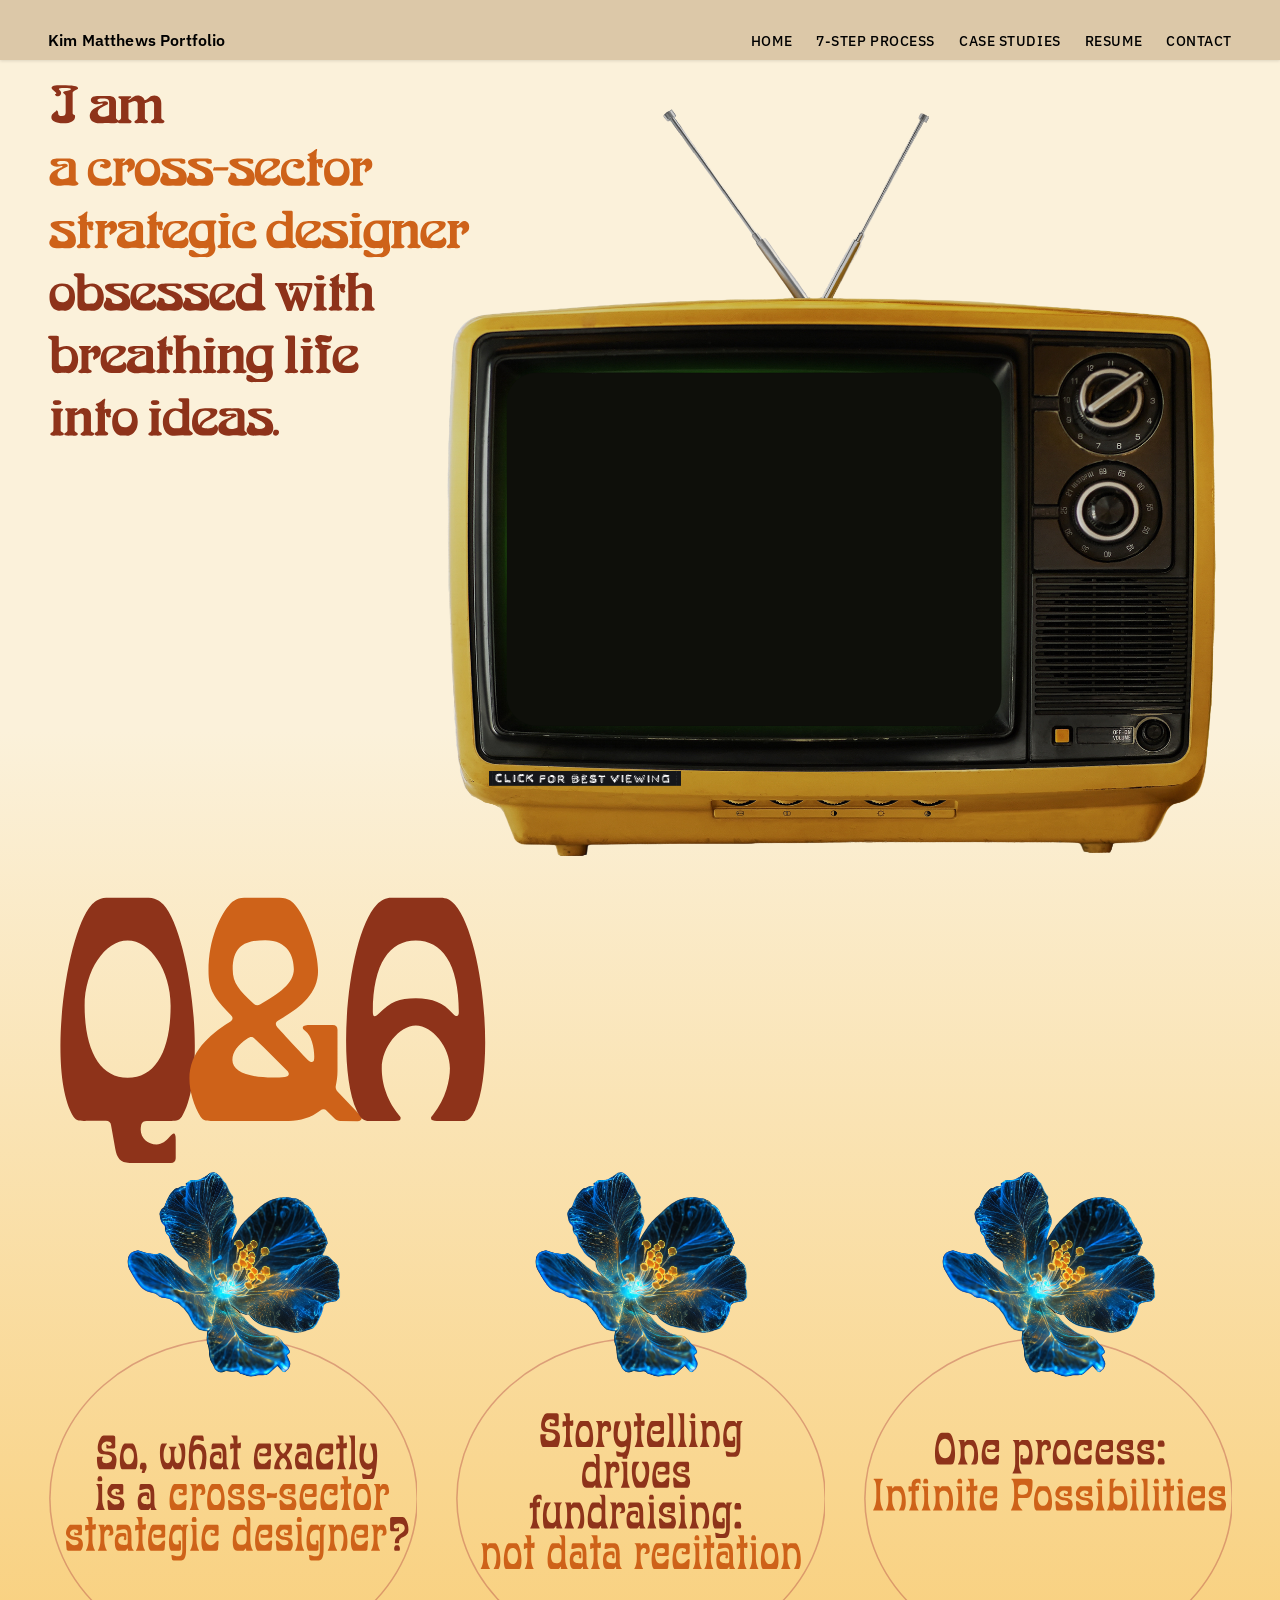
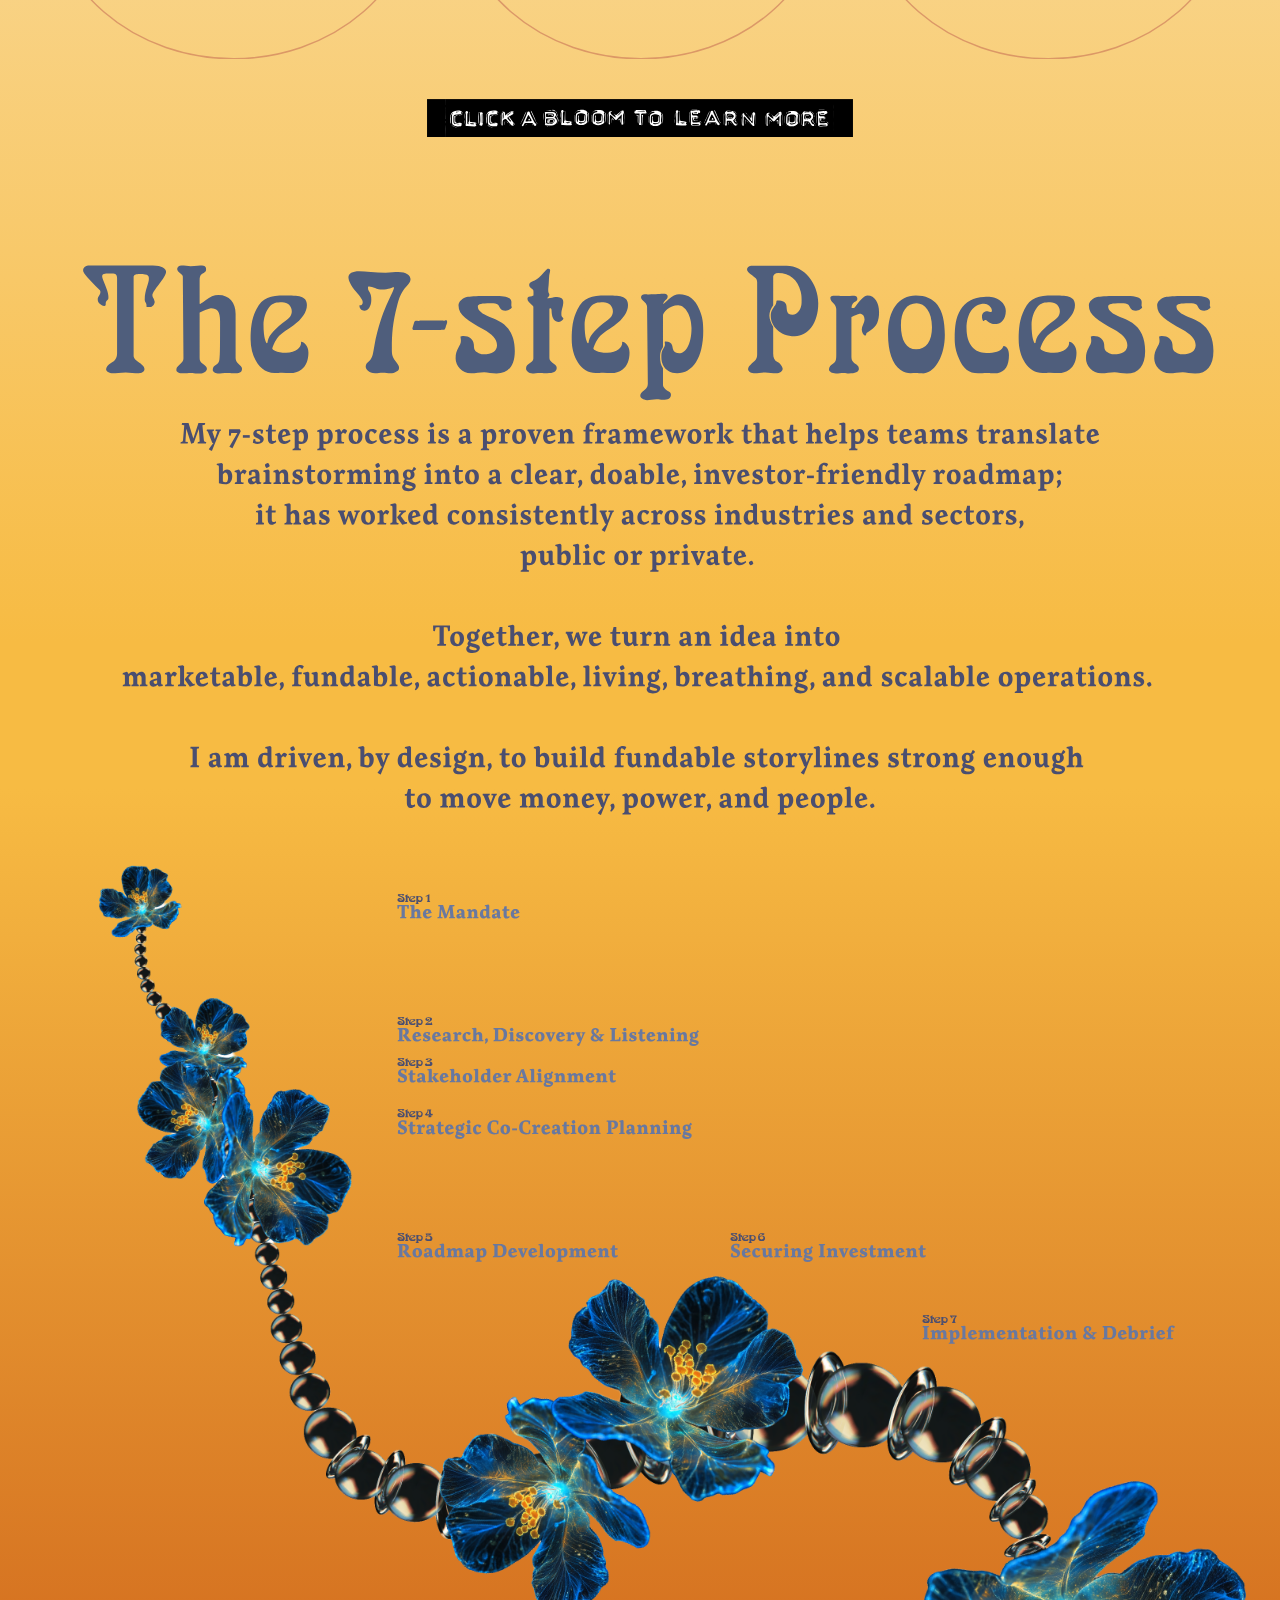
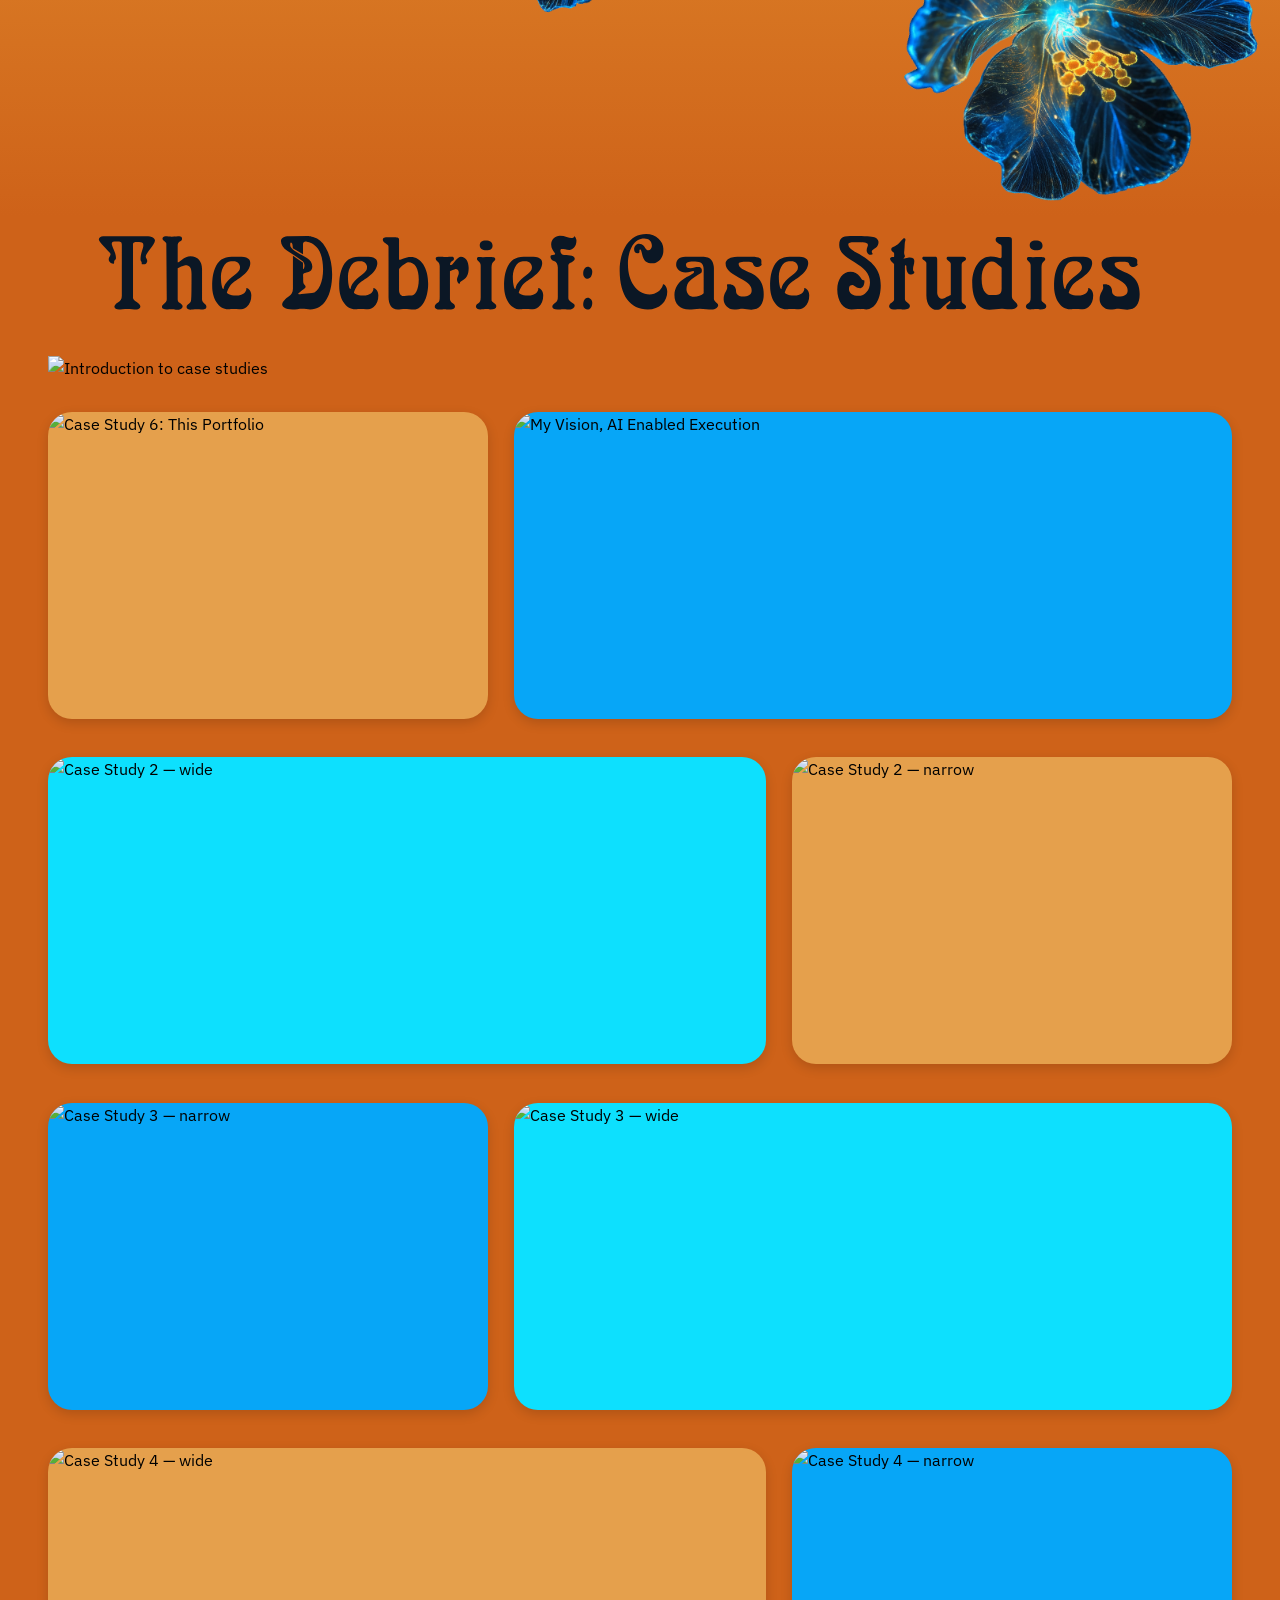
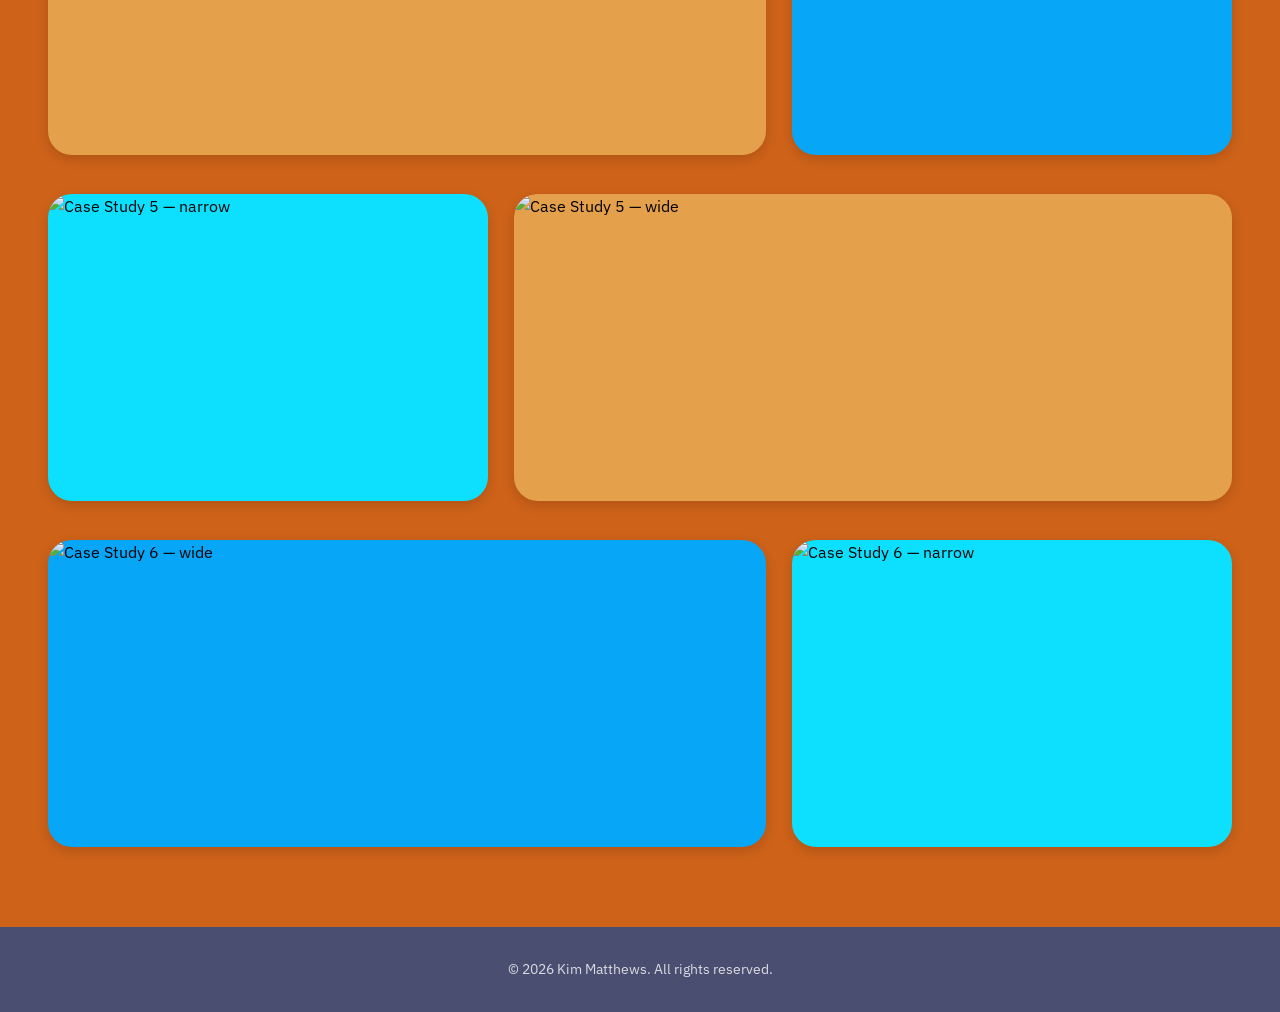
==== commit da1fd383: "More" ====
--- a/index.html
+++ b/index.html
@@ -426,6 +426,18 @@
           />
         </div>
 
+        <!-- Case studies intro text — proportionally matches the
+             methodology intro text (section 2): 81% width, centered -->
+        <div class="case-intro-wrap">
+          <img
+            src="assets/SVG/caseintro.svg"
+            alt="Introduction to case studies"
+            class="case-intro-svg"
+            loading="lazy"
+            decoding="async"
+          />
+        </div>
+
         <!-- ============ CASE STUDY ROWS ============
              8 rows, each an asymmetric pair: one wide card + one narrow card.
              Odd rows: narrow left / wide right. Even rows: wide left / narrow right.
--- a/css/style.css
+++ b/css/style.css
@@ -755,37 +755,22 @@
   box-shadow: var(--shadow-md);
   min-height: clamp(220px, 24vw, 320px);
   display: flex;
-  align-items: center;
+  align-items: stretch;
   justify-content: center;
   overflow: hidden;
-  padding: clamp(var(--space-4), 3vw, var(--space-8));
-}
-/* Title SVGs sit INSIDE the visible colored card — sized to a
-   comfortable share of the card width, never stretched to fill it */
+  padding: 0;
+}
+/* SVGs fill the full card surface edge to edge — vector so no quality loss */
 .case-card img,
 .case-card svg {
-  width: clamp(160px, 70%, 560px);
-  height: auto;
+  width: 100%;
+  height: 100%;
+  object-fit: fill;
   display: block;
 }
 /* Asymmetric widths — wide ≈ 62%, narrow ≈ 38% */
 .case-card--wide   { flex: 1 1 62%; }
 .case-card--narrow { flex: 1 1 38%; }
-/* Wide cards: SVG fills the full card surface edge to edge.
-   padding:0 removes the inset; align-items:stretch lets the img
-   fill the card height; object-fit:fill scales the SVG exactly
-   to the box (vector, so no quality loss). Narrow cards keep
-   their padded centered treatment. */
-.case-card--wide {
-  padding: 0;
-  align-items: stretch;
-}
-.case-card--wide img,
-.case-card--wide svg {
-  width: 100%;
-  height: 100%;
-  object-fit: fill;
-}
 /* Color cycle */
 .case-card--saffron  { background-color: var(--saffron); }
 .case-card--electric { background-color: var(--electric-blue); }
@@ -1144,11 +1129,7 @@
   position: relative;
   width: clamp(320px, 70%, 860px);
 }
-.contact-card-wrap img {
-  display: block;
-  width: 100%;
-  height: auto;
-}
+.contact-card-wrap img { display: block; width: 100%; height: auto; }
 .contact-overlay {
   position: absolute;
   background: transparent;
@@ -1194,14 +1175,12 @@
 }
 .copy-feedback.is-visible { opacity: 1; }
 .linkedin-modal-backdrop {
-  position: fixed;
-  inset: 0;
+  position: fixed; inset: 0;
   background: rgba(0,0,0,0.55);
   z-index: 500;
 }
 .linkedin-dialog {
-  position: fixed;
-  top: 50%; left: 50%;
+  position: fixed; top: 50%; left: 50%;
   transform: translate(-50%,-50%);
   z-index: 501;
   background: var(--twilight);
@@ -1219,8 +1198,7 @@
   line-height: 1.4;
 }
 .linkedin-dialog-actions {
-  display: flex;
-  gap: 1rem;
+  display: flex; gap: 1rem;
   justify-content: center;
   flex-wrap: wrap;
 }
@@ -1260,14 +1238,8 @@
   align-items: center;
   gap: var(--space-12);
 }
-.resume-svg-wrap {
-  width: clamp(320px, 70%, 860px);
-}
-.resume-svg-wrap img {
-  display: block;
-  width: 100%;
-  height: auto;
-}
+.resume-svg-wrap { width: clamp(320px, 70%, 860px); }
+.resume-svg-wrap img { display: block; width: 100%; height: auto; }
 @media (max-width: 768px) {
   .contact-card-wrap,
   .resume-svg-wrap { width: 90%; }
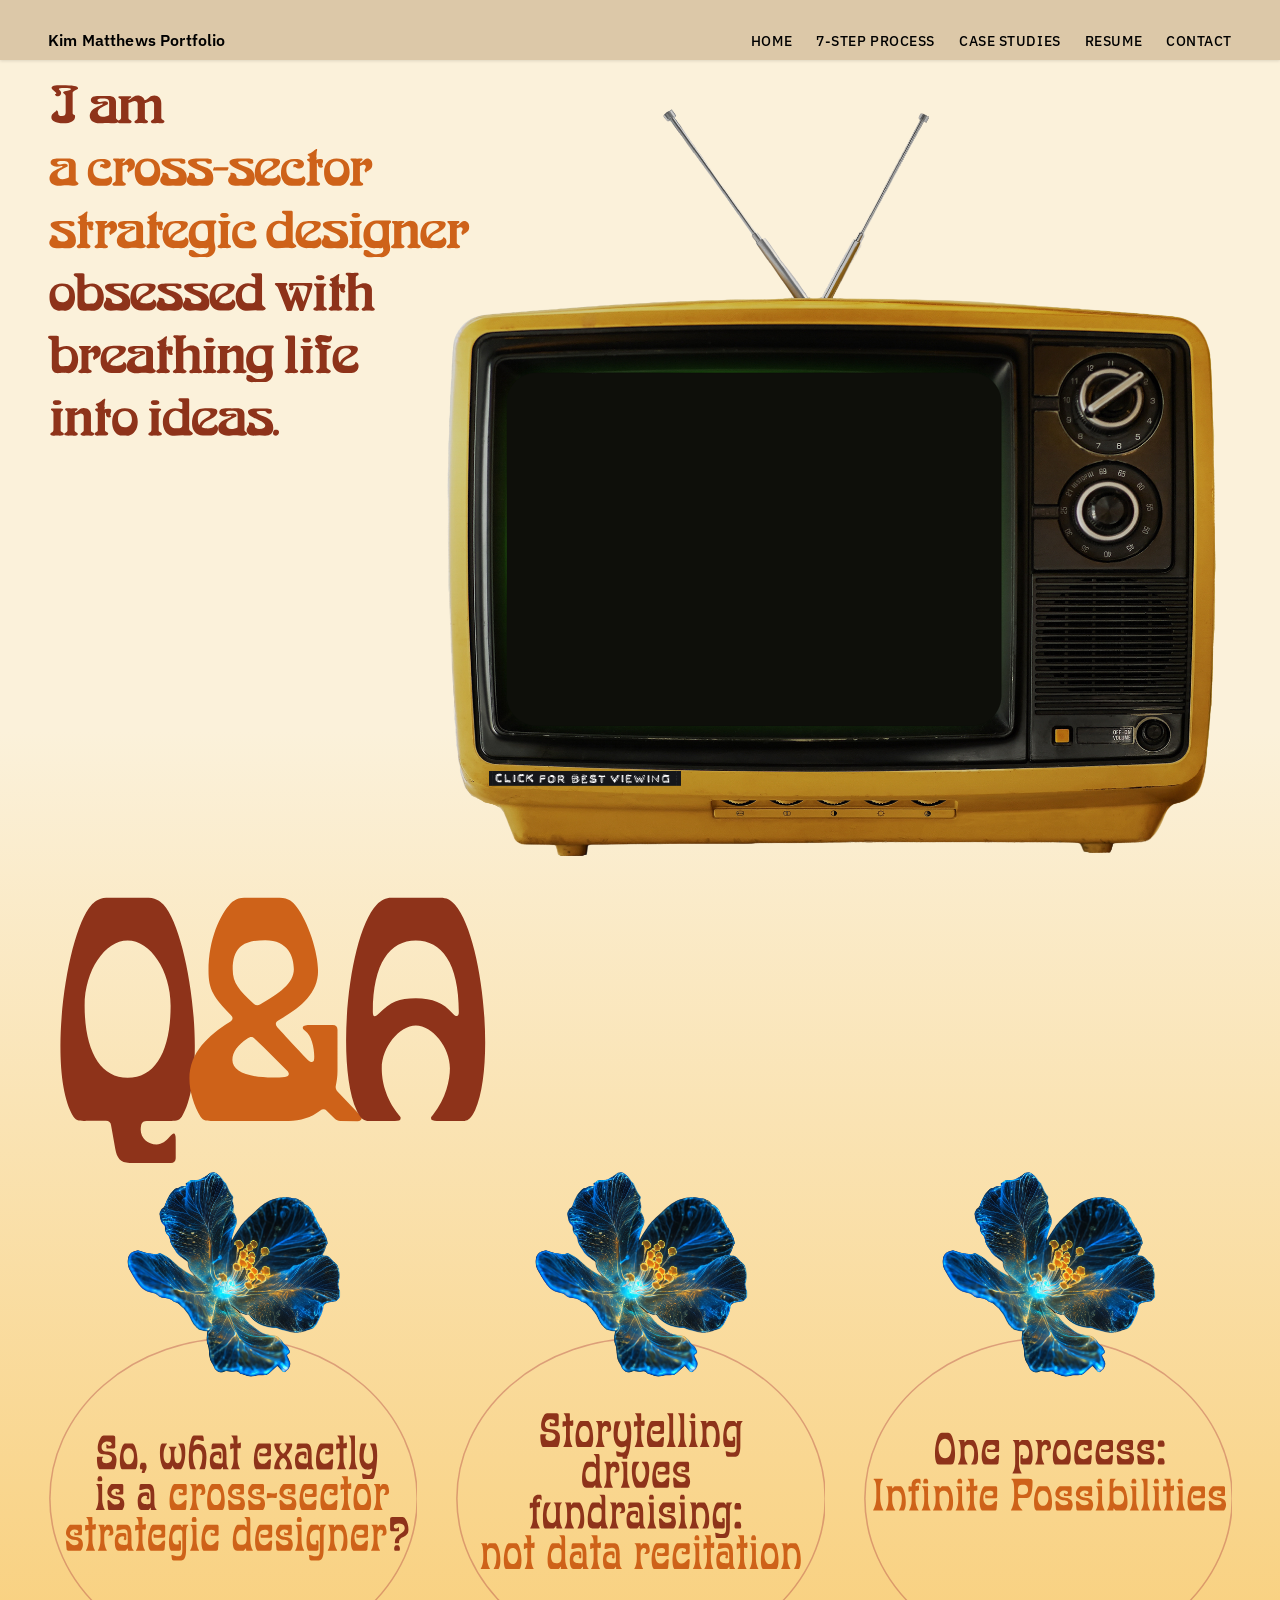
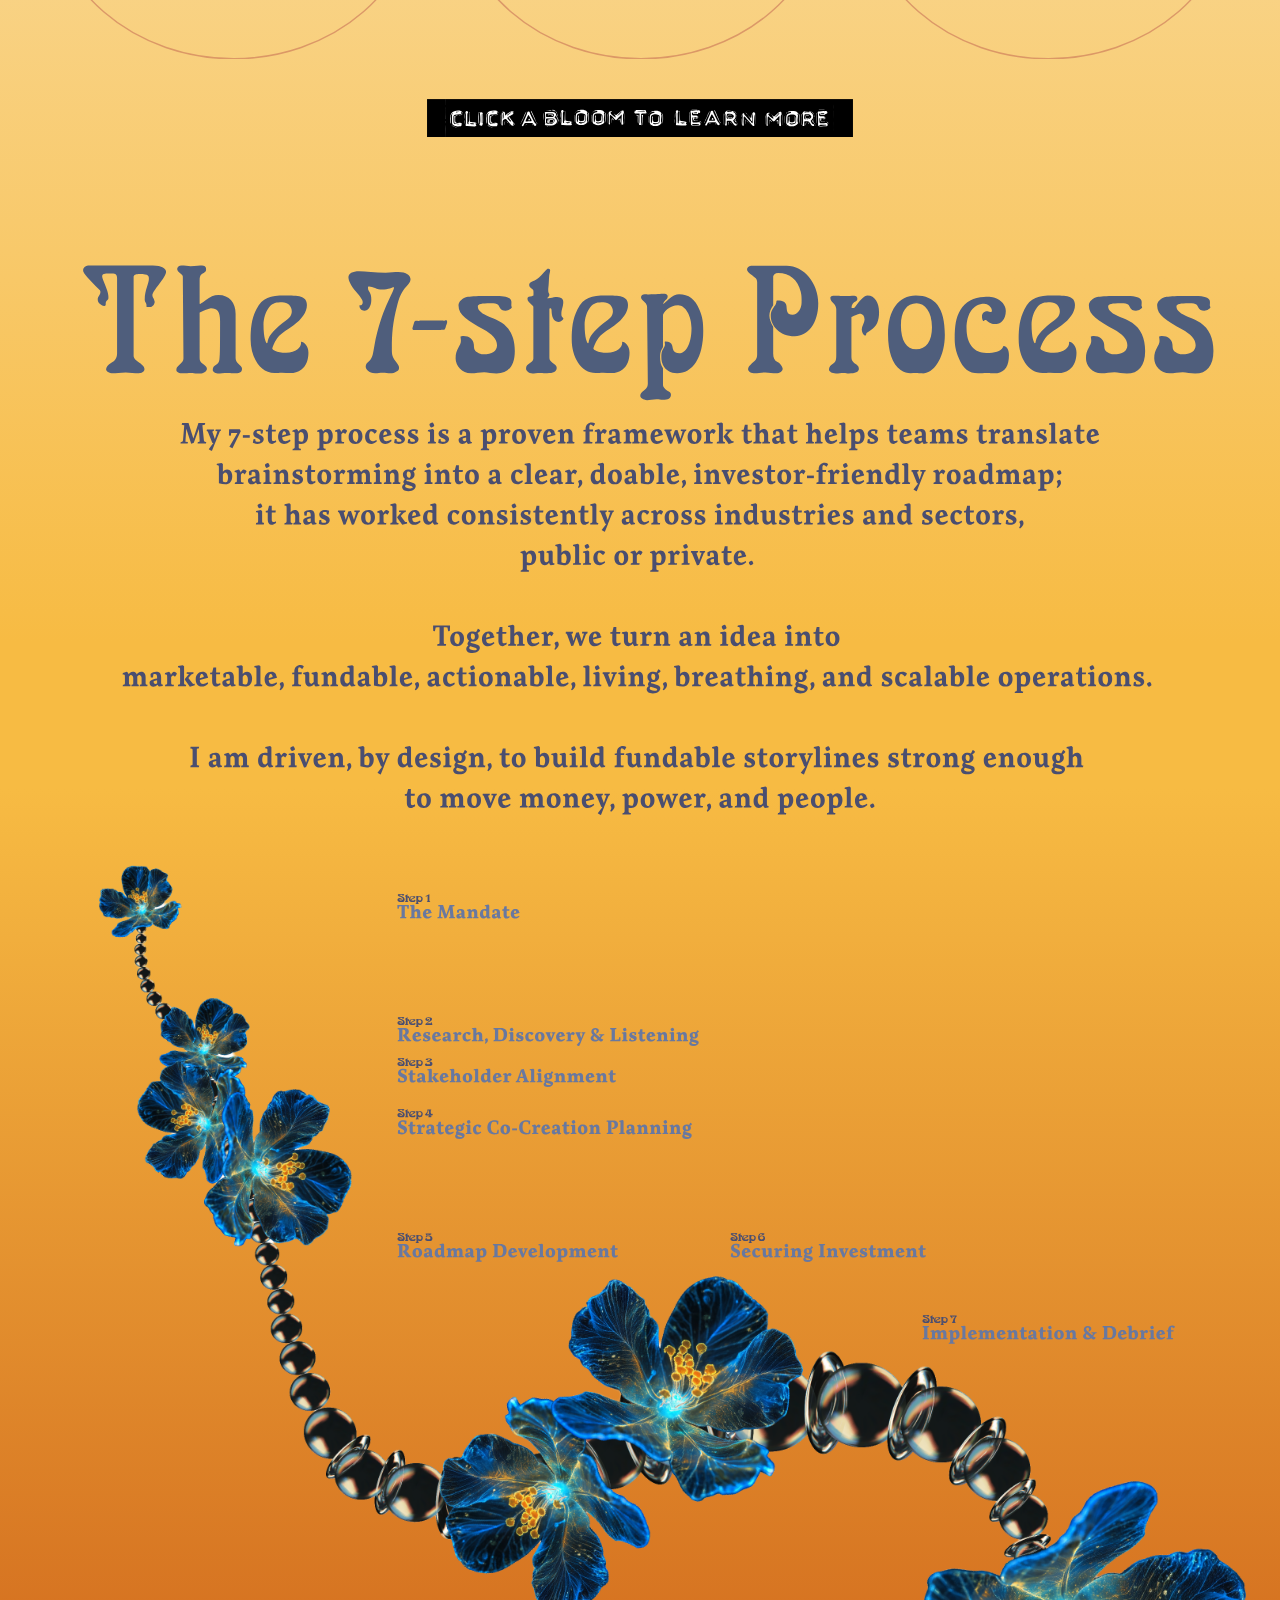
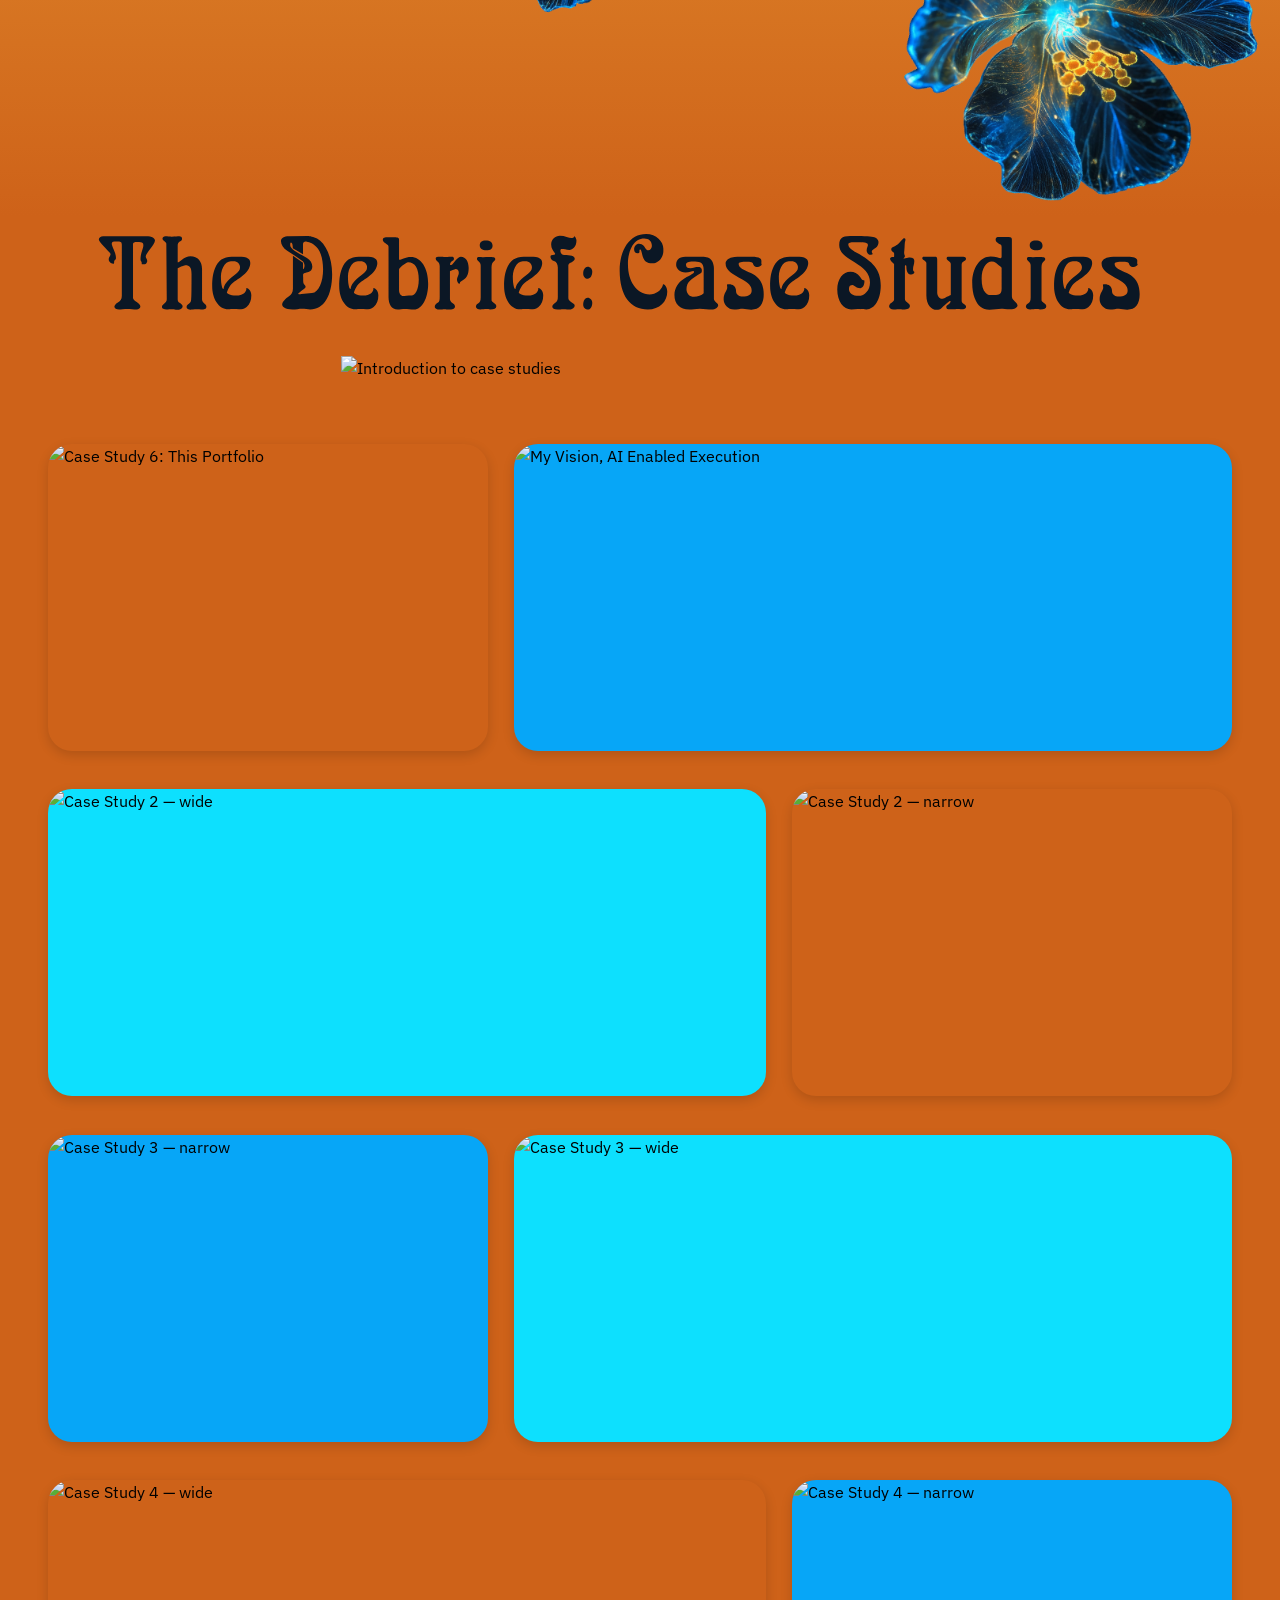
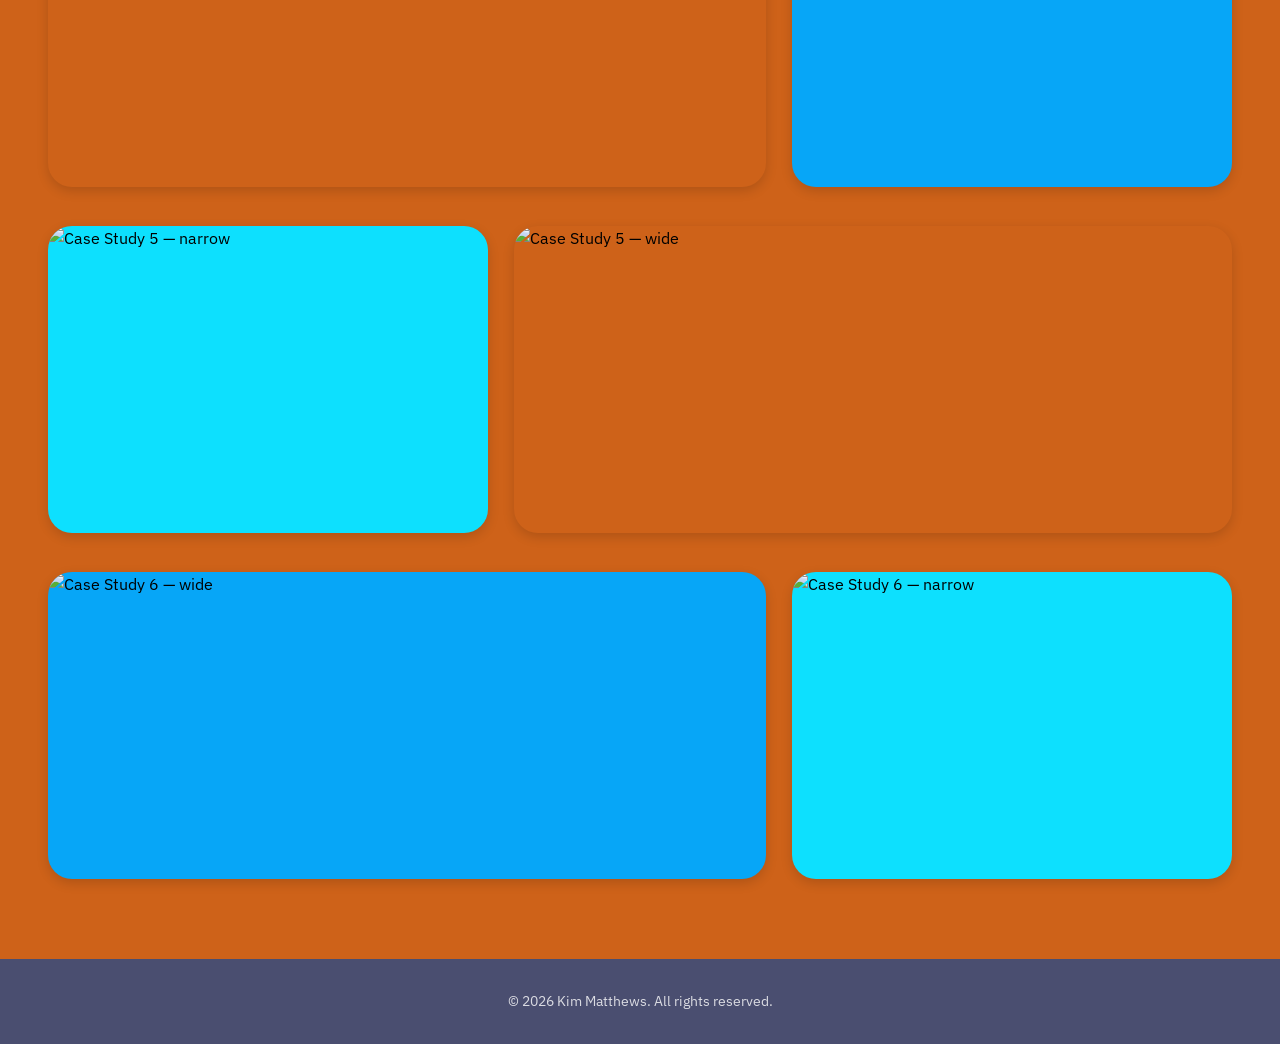
==== commit 3785e81d: "More" ====
--- a/index.html
+++ b/index.html
@@ -44,11 +44,11 @@
 
       <nav id="primary-nav" class="primary-nav" aria-label="Primary navigation">
         <ul role="list">
-          <li><a href="#home">Home</a></li>
+          <li><a href="index.html">Home</a></li>
           <li><a href="#methodology">7-Step Process</a></li>
           <li><a href="#case-studies">Case Studies</a></li>
-          <li><a href="#resume">Resume</a></li>
-          <li><a href="#contact">Contact</a></li>
+          <li><a href="resume.html">Resume</a></li>
+          <li><a href="contact.html">Contact</a></li>
         </ul>
       </nav>
 
@@ -426,8 +426,7 @@
           />
         </div>
 
-        <!-- Case studies intro text — proportionally matches the
-             methodology intro text (section 2): 81% width, centered -->
+        <!-- Case studies intro text -->
         <div class="case-intro-wrap">
           <img
             src="assets/SVG/caseintro.svg"
@@ -439,17 +438,16 @@
         </div>
 
         <!-- ============ CASE STUDY ROWS ============
-             8 rows, each an asymmetric pair: one wide card + one narrow card.
+             6 rows, each an asymmetric pair: one wide card + one narrow card.
              Odd rows: narrow left / wide right. Even rows: wide left / narrow right.
-             Card colors cycle saffron → electric-blue → baby-blue.
+             Card colors cycle frost → electric-blue → baby-blue.
              Cards slide in from the outer edges on first scroll into view
-             (js/cases.js adds .is-in once; they never move again).
-             Each card is an empty shell — case study SVGs drop inside. -->
+             (js/cases.js adds .is-in once; they never move again). -->
         <div class="case-rows">
 
           <!-- Row 1: narrow left, wide right -->
           <div class="case-row">
-            <div class="case-card case-card--narrow case-card--saffron case-from-left">
+            <div class="case-card case-card--narrow case-card--frost case-from-left">
               <img src="assets/SVG/case1n.svg" alt="Case Study 6: This Portfolio" loading="lazy" decoding="async" />
             </div>
             <div class="case-card case-card--wide case-card--electric case-from-right">
@@ -462,7 +460,7 @@
             <div class="case-card case-card--wide case-card--baby case-from-left">
               <img src="assets/SVG/case2w.svg" alt="Case Study 2 — wide" loading="lazy" decoding="async" />
             </div>
-            <div class="case-card case-card--narrow case-card--saffron case-from-right">
+            <div class="case-card case-card--narrow case-card--frost case-from-right">
               <img src="assets/SVG/case2n.svg" alt="Case Study 2 — narrow" loading="lazy" decoding="async" />
             </div>
           </div>
@@ -479,7 +477,7 @@
 
           <!-- Row 4: wide left, narrow right -->
           <div class="case-row">
-            <div class="case-card case-card--wide case-card--saffron case-from-left">
+            <div class="case-card case-card--wide case-card--frost case-from-left">
               <img src="assets/SVG/case4w.svg" alt="Case Study 4 — wide" loading="lazy" decoding="async" />
             </div>
             <div class="case-card case-card--narrow case-card--electric case-from-right">
@@ -492,7 +490,7 @@
             <div class="case-card case-card--narrow case-card--baby case-from-left">
               <img src="assets/SVG/case5n.svg" alt="Case Study 5 — narrow" loading="lazy" decoding="async" />
             </div>
-            <div class="case-card case-card--wide case-card--saffron case-from-right">
+            <div class="case-card case-card--wide case-card--frost case-from-right">
               <img src="assets/SVG/case5w.svg" alt="Case Study 5 — wide" loading="lazy" decoding="async" />
             </div>
           </div>
--- a/css/style.css
+++ b/css/style.css
@@ -728,6 +728,16 @@
   height: auto;
   display: block;
 }
+.case-intro-wrap {
+  padding: 0 var(--content-pad) var(--space-8);
+}
+.case-intro-svg {
+  display: block;
+  width: clamp(260px, 55%, 760px);
+  height: auto;
+  margin-left: auto;
+  margin-right: auto;
+}
 /* ==========================================================
    CASE STUDY ROWS — 8 asymmetric card pairs below the debrief
    heading. One wide + one narrow card per row, sides swapping
@@ -760,7 +770,6 @@
   overflow: hidden;
   padding: 0;
 }
-/* SVGs fill the full card surface edge to edge — vector so no quality loss */
 .case-card img,
 .case-card svg {
   width: 100%;
@@ -987,7 +996,7 @@
   display: block;
   border-radius: 4px;
 }
-/* ── Card positions — estimated from confirmed hotspot coordinates. 5 and 7 swapped. */
+/* ── Card positions — confirmed hotspot coordinates. 5 and 7 swapped. */
 .step-card--1 { top:  1%;  left: 44%; width: 28%; }
 .step-card--2 { top:  9%;  left: 44%; width: 28%; }
 .step-card--3 { top: 27%;  left: 44%; width: 28%; }
@@ -1106,143 +1115,43 @@
   letter-spacing: 0.03em;
 }
 /* ==========================================================
-8. CONTACT PAGE
-Gradient: case-orange → twilight (footer color). No seam at footer.
-========================================================== */
-.contact-hero {
-  min-height: calc(100vh - var(--header-height));
-  background-image: linear-gradient(to bottom, var(--case-orange) 0%, var(--twilight) 100%);
-  display: flex;
-  align-items: center;
-  justify-content: center;
-  padding: var(--space-20) var(--content-pad);
-}
-.contact-inner {
-  max-width: var(--maxw);
-  width: 100%;
-  display: flex;
-  flex-direction: column;
-  align-items: center;
-  gap: var(--space-12);
-}
-.contact-card-wrap {
-  position: relative;
-  width: clamp(320px, 70%, 860px);
-}
+8. CONTACT PAGE — gradient: case-orange → twilight
+========================================================== */
+.contact-hero { min-height: calc(100vh - var(--header-height)); background-image: linear-gradient(to bottom, var(--case-orange) 0%, var(--twilight) 100%); display: flex; align-items: center; justify-content: center; padding: var(--space-20) var(--content-pad); }
+.contact-inner { max-width: var(--maxw); width: 100%; display: flex; flex-direction: column; align-items: center; gap: var(--space-12); }
+.contact-card-wrap { position: relative; width: clamp(320px, 70%, 860px); }
 .contact-card-wrap img { display: block; width: 100%; height: auto; }
-.contact-overlay {
-  position: absolute;
-  background: transparent;
-  border: none;
-  padding: 0;
-  margin: 0;
-}
-.contact-overlay--email {
-  top: 47%; left: 10%; width: 80%; height: 12%;
-  cursor: copy;
-}
-.contact-overlay--email:hover,
-.contact-overlay--email:focus-visible {
-  background: rgba(255,255,255,0.15);
-  border-radius: 4px;
-  outline: none;
-}
-.contact-overlay--linkedin {
-  top: 68%; left: 25%; width: 50%; height: 11%;
-  cursor: pointer;
-}
-.contact-overlay--linkedin:hover,
-.contact-overlay--linkedin:focus-visible {
-  background: rgba(255,255,255,0.15);
-  border-radius: 4px;
-  outline: none;
-}
-.copy-feedback {
-  position: absolute;
-  bottom: calc(100% + 8px);
-  left: 50%;
-  transform: translateX(-50%);
-  background: var(--twilight);
-  color: var(--white);
-  font-family: var(--font-mono);
-  font-size: clamp(0.75rem, 1.5vw, 0.875rem);
-  padding: 0.35rem 0.75rem;
-  border-radius: 6px;
-  white-space: nowrap;
-  pointer-events: none;
-  opacity: 0;
-  transition: opacity 0.2s ease;
-}
+.contact-overlay { position: absolute; background: transparent; border: none; padding: 0; margin: 0; }
+.contact-overlay--email { top: 47%; left: 10%; width: 80%; height: 12%; cursor: copy; }
+.contact-overlay--email:hover, .contact-overlay--email:focus-visible { background: rgba(255,255,255,0.15); border-radius: 4px; outline: none; }
+.contact-overlay--linkedin { top: 68%; left: 25%; width: 50%; height: 11%; cursor: pointer; }
+.contact-overlay--linkedin:hover, .contact-overlay--linkedin:focus-visible { background: rgba(255,255,255,0.15); border-radius: 4px; outline: none; }
+.copy-feedback { position: absolute; bottom: calc(100% + 8px); left: 50%; transform: translateX(-50%); background: var(--twilight); color: var(--white); font-family: var(--font-mono); font-size: clamp(0.75rem,1.5vw,0.875rem); padding: 0.35rem 0.75rem; border-radius: 6px; white-space: nowrap; pointer-events: none; opacity: 0; transition: opacity 0.2s ease; }
 .copy-feedback.is-visible { opacity: 1; }
-.linkedin-modal-backdrop {
-  position: fixed; inset: 0;
-  background: rgba(0,0,0,0.55);
-  z-index: 500;
-}
-.linkedin-dialog {
-  position: fixed; top: 50%; left: 50%;
-  transform: translate(-50%,-50%);
-  z-index: 501;
-  background: var(--twilight);
-  border-radius: 16px;
-  padding: clamp(1.5rem, 4vw, 2.5rem);
-  width: clamp(280px, 90vw, 440px);
-  text-align: center;
-  box-shadow: 0 8px 40px rgba(0,0,0,0.45);
-}
-.linkedin-dialog p {
-  font-family: var(--font-mono);
-  font-size: clamp(1rem, 2vw, 1.25rem);
-  color: var(--white);
-  margin-bottom: 1.75rem;
-  line-height: 1.4;
-}
-.linkedin-dialog-actions {
-  display: flex; gap: 1rem;
-  justify-content: center;
-  flex-wrap: wrap;
-}
-.linkedin-btn-stay,
-.linkedin-btn-go {
-  font-family: var(--font-sans);
-  font-size: 0.9375rem;
-  font-weight: 600;
-  padding: 0.6rem 1.4rem;
-  border-radius: 8px;
-  cursor: pointer;
-  text-decoration: none;
-  border: 2px solid var(--white);
-  transition: background 0.18s ease, color 0.18s ease;
-}
+
+/* Shared LinkedIn modal — used by contact.js and resume.js */
+.linkedin-modal-backdrop { position: fixed; inset: 0; background: rgba(0,0,0,0.55); z-index: 500; }
+.linkedin-dialog { position: fixed; top: 50%; left: 50%; transform: translate(-50%,-50%); z-index: 501; background: var(--twilight); border-radius: 16px; padding: clamp(1.5rem,4vw,2.5rem); width: clamp(280px,90vw,440px); text-align: center; box-shadow: 0 8px 40px rgba(0,0,0,0.45); }
+.linkedin-dialog p { font-family: var(--font-mono); font-size: clamp(1rem,2vw,1.25rem); color: var(--white); margin-bottom: 1.75rem; line-height: 1.4; }
+.linkedin-dialog-actions { display: flex; gap: 1rem; justify-content: center; flex-wrap: wrap; }
+.linkedin-btn-stay, .linkedin-btn-go { font-family: var(--font-sans); font-size: 0.9375rem; font-weight: 600; padding: 0.6rem 1.4rem; border-radius: 8px; cursor: pointer; text-decoration: none; border: 2px solid var(--white); transition: background 0.18s ease, color 0.18s ease; }
 .linkedin-btn-stay { background: transparent; color: var(--white); }
 .linkedin-btn-stay:hover { background: var(--white); color: var(--twilight); }
 .linkedin-btn-go { background: var(--white); color: var(--twilight); }
 .linkedin-btn-go:hover { background: transparent; color: var(--white); }
 
 /* ==========================================================
-   RESUME PAGE — mirrors home spine gradient: hero-orange → case-orange
-========================================================== */
-.resume-hero {
-  min-height: calc(100vh - var(--header-height));
-  background-image: linear-gradient(to bottom, var(--hero-orange) 0%, var(--case-orange) 100%);
-  display: flex;
-  align-items: center;
-  justify-content: center;
-  padding: var(--space-20) var(--content-pad);
-}
-.resume-inner {
-  max-width: var(--maxw);
-  width: 100%;
-  display: flex;
-  flex-direction: column;
-  align-items: center;
-  gap: var(--space-12);
-}
-.resume-svg-wrap { width: clamp(320px, 70%, 860px); }
-.resume-svg-wrap img { display: block; width: 100%; height: auto; }
+   RESUME PAGE — gradient: hero-orange → case-orange
+========================================================== */
+.resume-hero { min-height: calc(100vh - var(--header-height)); background-image: linear-gradient(to bottom, var(--hero-orange) 0%, var(--case-orange) 100%); display: flex; align-items: center; justify-content: center; padding: var(--space-20) var(--content-pad); }
+.resume-inner { max-width: var(--maxw); width: 100%; display: flex; flex-direction: column; align-items: center; gap: var(--space-12); }
+/* Resume card — entire card is a button that opens LinkedIn modal */
+.resume-card-btn { display: block; width: clamp(320px, 70%, 860px); background: none; border: none; padding: 0; cursor: pointer; }
+.resume-card-btn:hover { opacity: 0.92; }
+.resume-card-btn:focus-visible { outline: 3px solid var(--white); outline-offset: 4px; border-radius: 4px; }
+.resume-card-btn img { display: block; width: 100%; height: auto; }
 @media (max-width: 768px) {
-  .contact-card-wrap,
-  .resume-svg-wrap { width: 90%; }
+  .contact-card-wrap, .resume-card-btn { width: 90%; }
 }
 
 /* ==========================================================
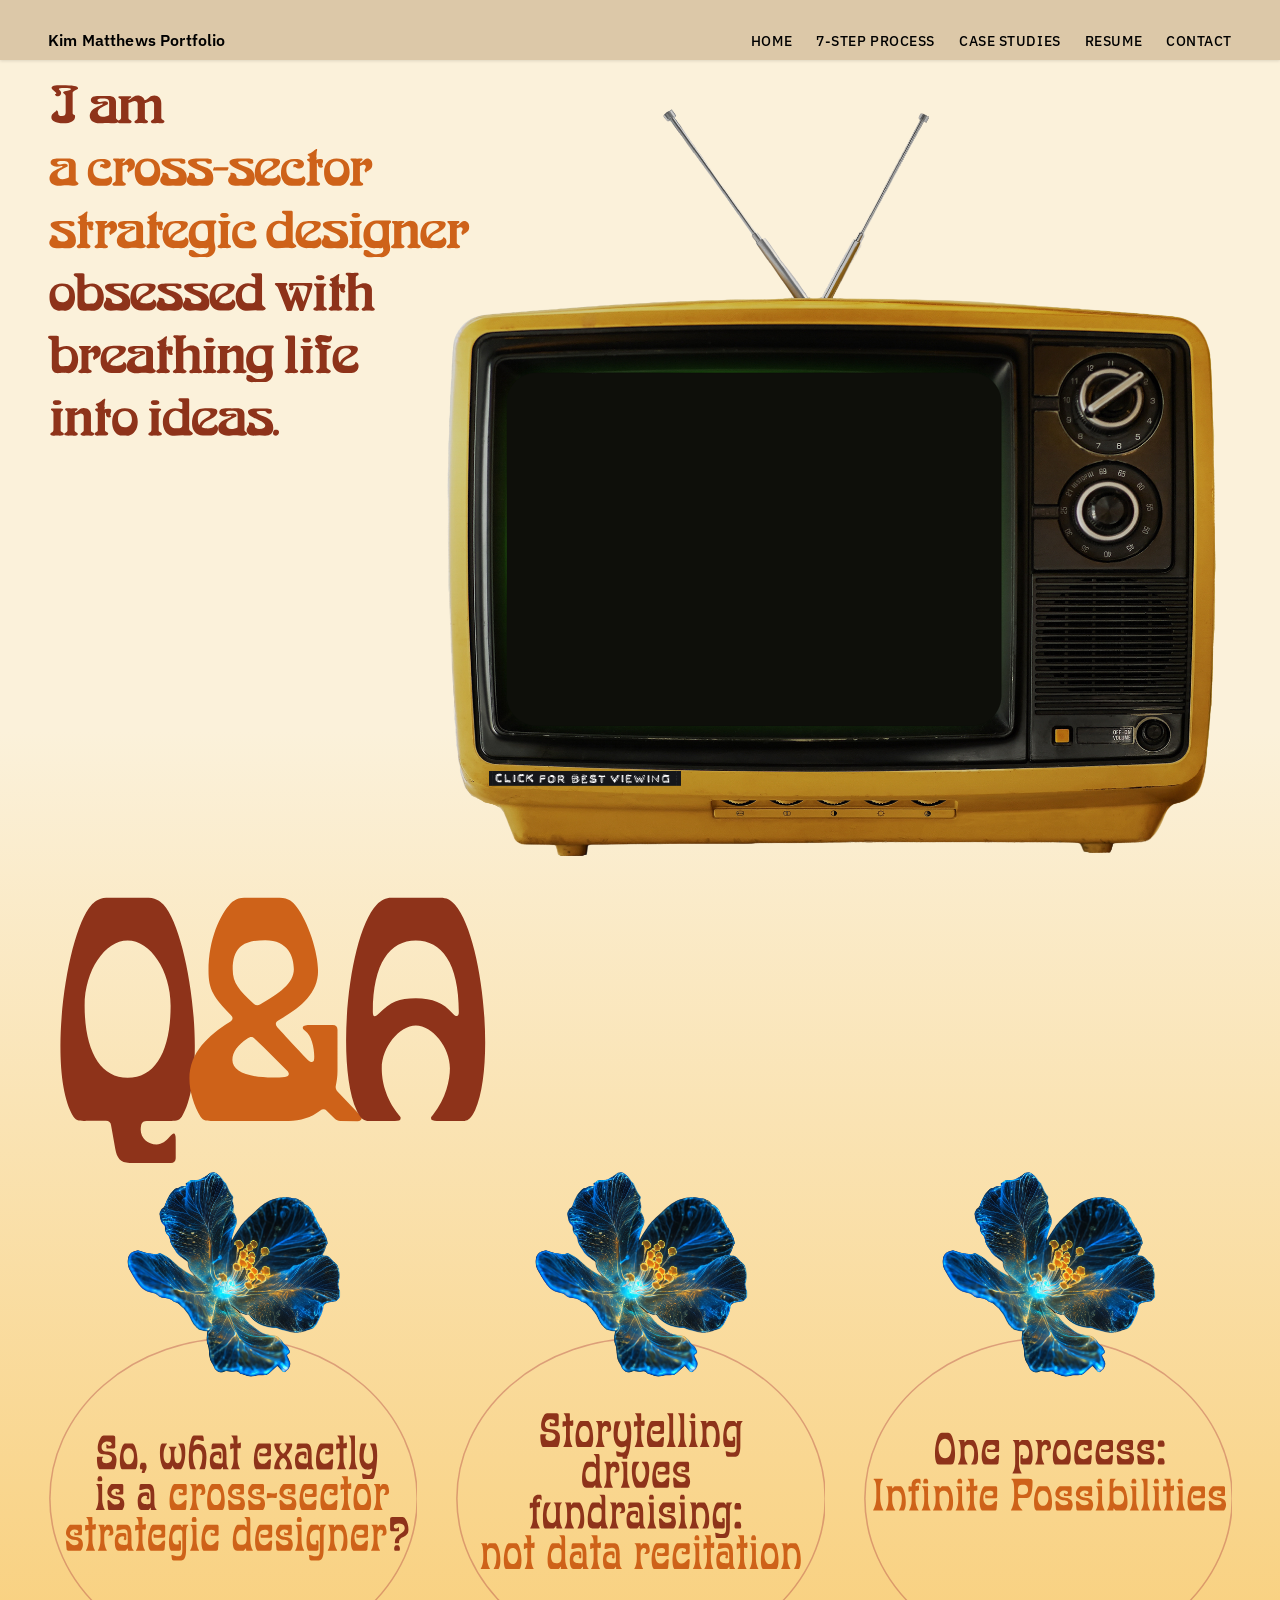
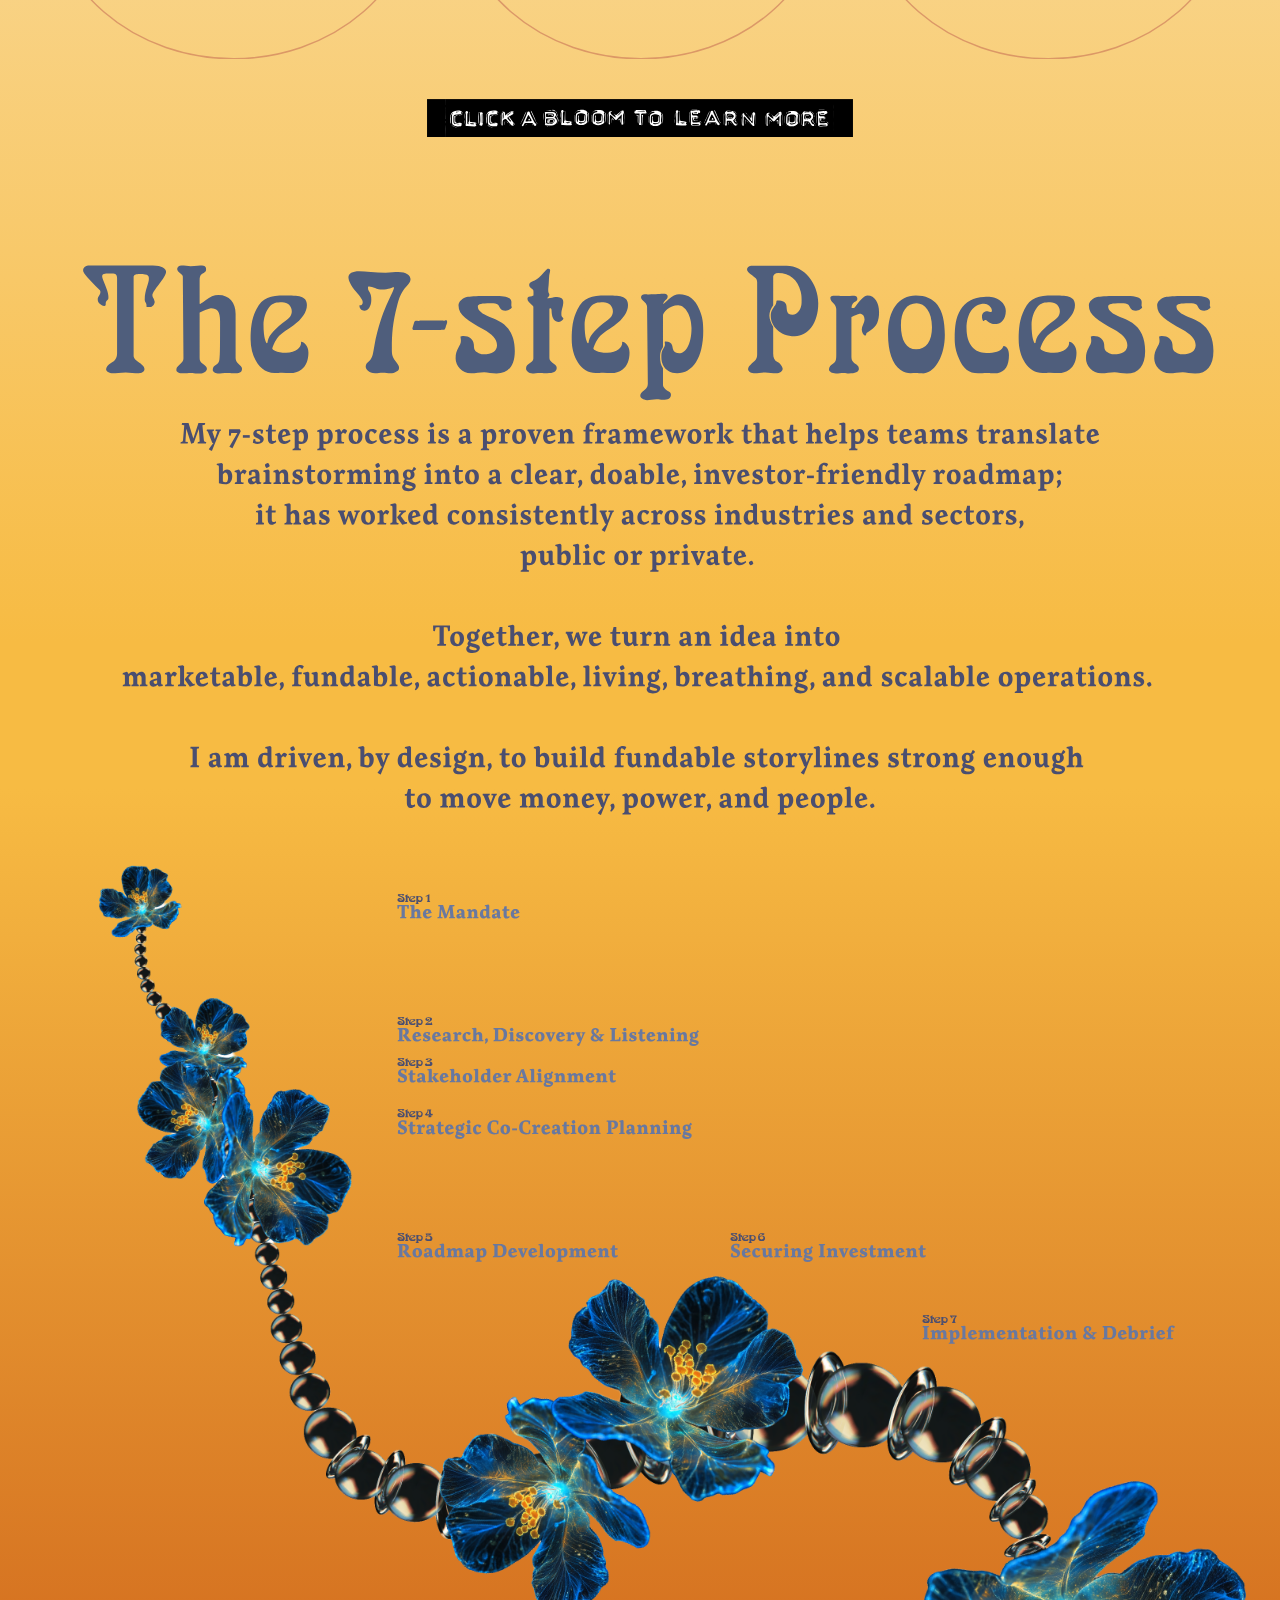
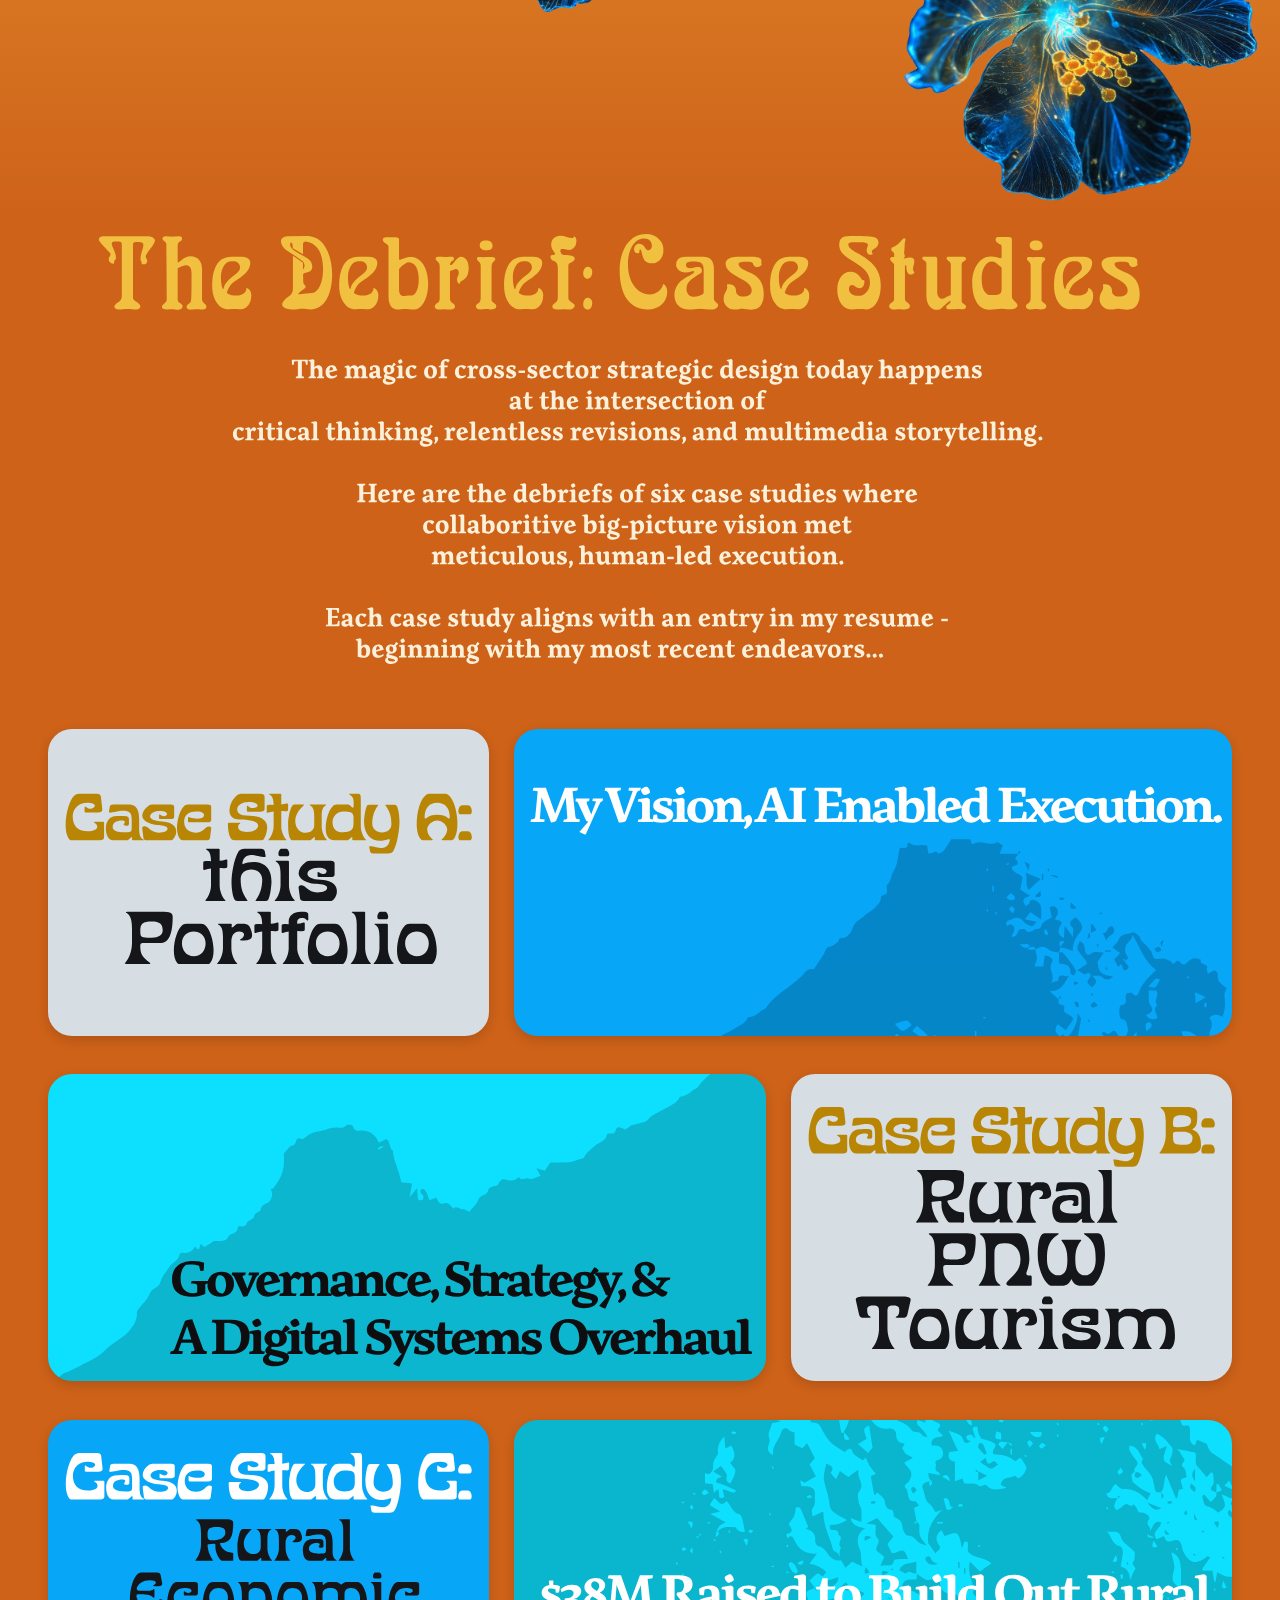
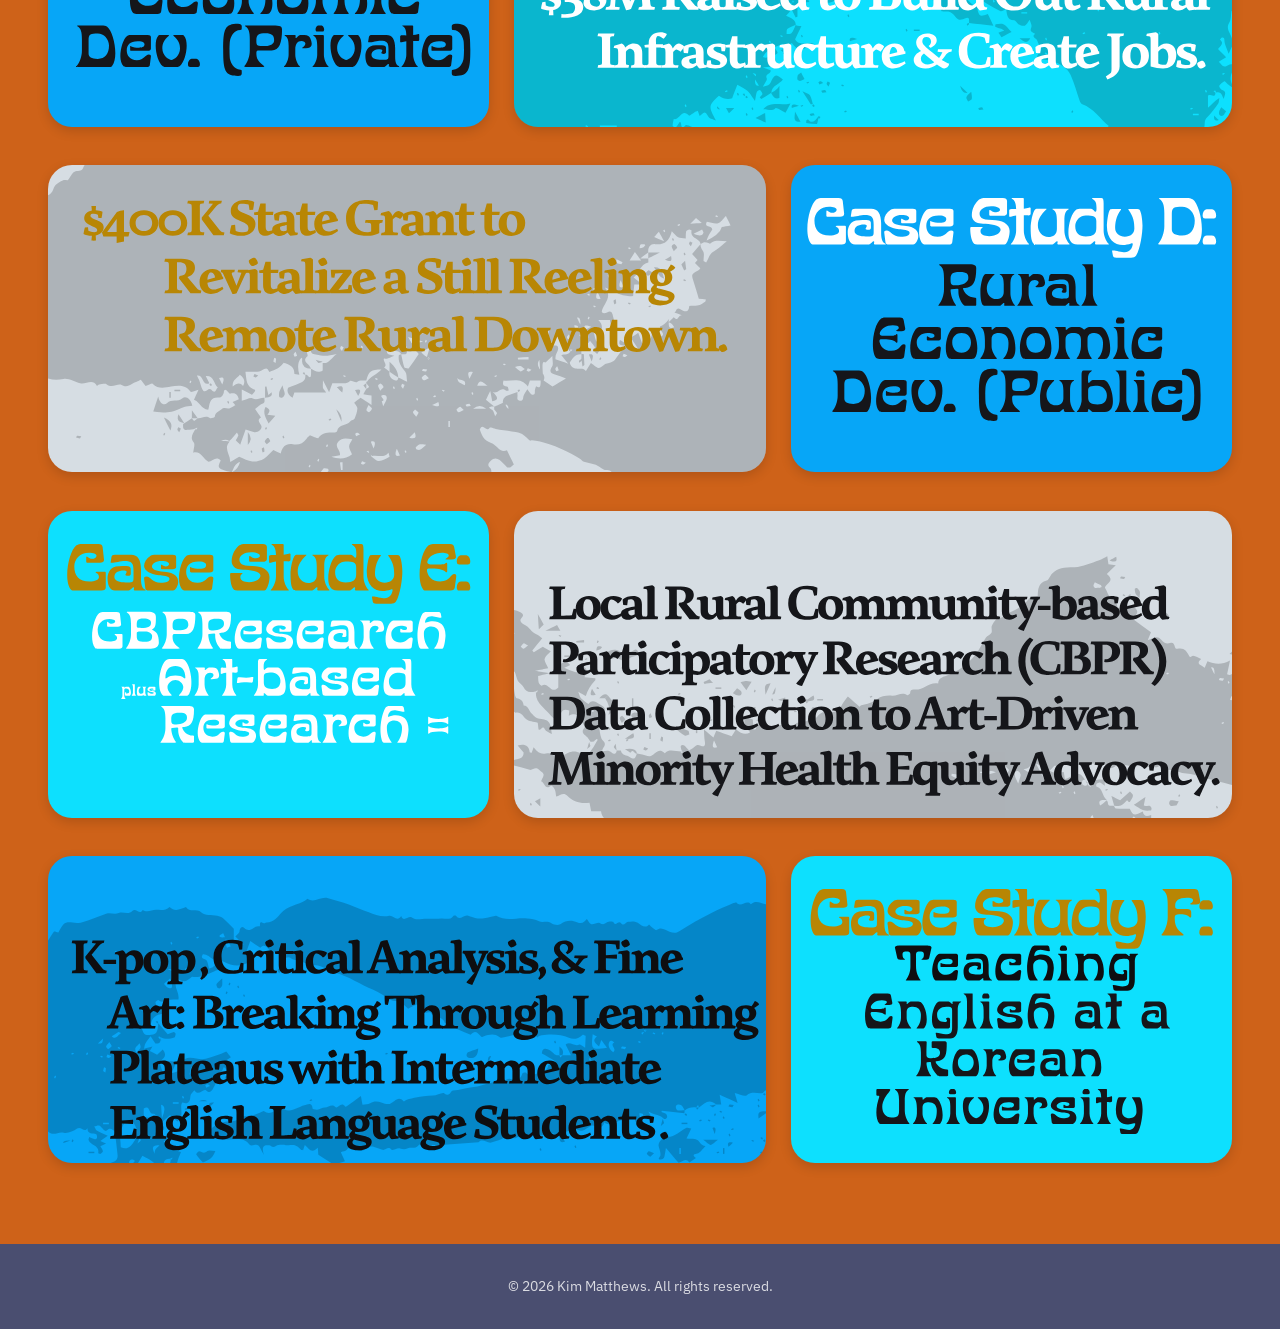
==== commit 38b24dcb: "More Co-Authored-By: Claude Sonnet 4.6 <noreply@anthropic.com>" ====
--- a/index.html
+++ b/index.html
@@ -414,8 +414,7 @@
 
       <div class="methodology-inner">
 
-        <!-- Section heading — "The Debrief: Case Studies", sized to match
-             the hero's "7-step Process" subheading -->
+        <!-- Section heading -->
         <div class="debrief-heading">
           <img
             src="assets/SVG/debriefsubheading.svg"
@@ -437,18 +436,17 @@
           />
         </div>
 
-        <!-- ============ CASE STUDY ROWS ============
-             6 rows, each an asymmetric pair: one wide card + one narrow card.
-             Odd rows: narrow left / wide right. Even rows: wide left / narrow right.
-             Card colors cycle frost → electric-blue → baby-blue.
-             Cards slide in from the outer edges on first scroll into view
-             (js/cases.js adds .is-in once; they never move again). -->
+        <!-- ============ CASE STUDY ROWS — 6 pairs ============
+             Odd rows: narrow left / wide right.
+             Even rows: wide left / narrow right.
+             Colors: frost → electric-blue → baby-blue.
+             Mobile: CSS order:-1 on narrow always puts identifier on top. -->
         <div class="case-rows">
 
           <!-- Row 1: narrow left, wide right -->
           <div class="case-row">
             <div class="case-card case-card--narrow case-card--frost case-from-left">
-              <img src="assets/SVG/case1n.svg" alt="Case Study 6: This Portfolio" loading="lazy" decoding="async" />
+              <img src="assets/SVG/case1n.svg" alt="Case Study A: This Portfolio" loading="lazy" decoding="async" />
             </div>
             <div class="case-card case-card--wide case-card--electric case-from-right">
               <img src="assets/SVG/case1w.svg" alt="My Vision, AI Enabled Execution" loading="lazy" decoding="async" />
--- a/css/style.css
+++ b/css/style.css
@@ -19,7 +19,8 @@
   --twilight: #4A4E70;
   --twilight-dark: #363957;
   --champagne: #dcc8a8;
-  --saffron: #e5a04c;
+  --saffron:   #e5a04c;
+  --frost:     #d6dde3;
   /* Fonts */
   --font-display: 'Overpass Mono', monospace;
   --font-label: 'IBM Plex Sans', sans-serif;
@@ -728,12 +729,11 @@
   height: auto;
   display: block;
 }
-.case-intro-wrap {
-  padding: 0 var(--content-pad) var(--space-8);
-}
+.case-intro-wrap { padding: 0 var(--content-pad) var(--space-8); }
 .case-intro-svg {
   display: block;
-  width: clamp(260px, 55%, 760px);
+  width: 75%;
+  max-width: 100%;
   height: auto;
   margin-left: auto;
   margin-right: auto;
@@ -779,11 +779,12 @@
 }
 /* Asymmetric widths — wide ≈ 62%, narrow ≈ 38% */
 .case-card--wide   { flex: 1 1 62%; }
-.case-card--narrow { flex: 1 1 38%; }
+.case-card--narrow { flex: 1 1 38%; padding: clamp(0.2rem, 0.5vw, 0.35rem) clamp(0.5rem, 1.5vw, 0.875rem); }
 /* Color cycle */
 .case-card--saffron  { background-color: var(--saffron); }
 .case-card--electric { background-color: var(--electric-blue); }
 .case-card--baby     { background-color: var(--baby-blue); }
+.case-card--frost    { background-color: var(--frost); }
 /* Slide-in from the outer edges — the hidden starting state only applies
    once js/cases.js has confirmed it is running (it adds .js-anim to body).
    If the script is missing or fails, the boxes are simply visible — the
@@ -1122,14 +1123,20 @@
 .contact-card-wrap { position: relative; width: clamp(320px, 70%, 860px); }
 .contact-card-wrap img { display: block; width: 100%; height: auto; }
 .contact-overlay { position: absolute; background: transparent; border: none; padding: 0; margin: 0; }
-.contact-overlay--email { top: 47%; left: 10%; width: 80%; height: 12%; cursor: copy; }
-.contact-overlay--email:hover, .contact-overlay--email:focus-visible { background: rgba(255,255,255,0.15); border-radius: 4px; outline: none; }
-.contact-overlay--linkedin { top: 68%; left: 25%; width: 50%; height: 11%; cursor: pointer; }
-.contact-overlay--linkedin:hover, .contact-overlay--linkedin:focus-visible { background: rgba(255,255,255,0.15); border-radius: 4px; outline: none; }
+.contact-overlay--email {
+  top: 47%; left: 10%; width: 80%; height: 12%;
+  cursor: url("data:image/svg+xml,%3Csvg xmlns='http://www.w3.org/2000/svg' width='44' height='44' viewBox='0 0 44 44'%3E%3Crect x='8' y='11' width='28' height='30' rx='3' fill='%234A4E70'/%3E%3Crect x='16' y='6' width='12' height='9' rx='3' fill='%234A4E70'/%3E%3Crect x='8' y='11' width='28' height='30' rx='3' fill='none' stroke='white' stroke-width='2'/%3E%3Crect x='16' y='6' width='12' height='9' rx='3' fill='none' stroke='white' stroke-width='2'/%3E%3Crect x='13' y='20' width='18' height='2.5' rx='1' fill='white'/%3E%3Crect x='13' y='27' width='18' height='2.5' rx='1' fill='white'/%3E%3Crect x='13' y='34' width='11' height='2.5' rx='1' fill='white'/%3E%3C/svg%3E") 22 22, copy;
+}
+.contact-overlay--email:hover,
+.contact-overlay--email:focus-visible { background: rgba(255,255,255,0.15); border-radius: 4px; outline: none; }
+.contact-overlay--linkedin {
+  top: 82%; left: 25%; width: 50%; height: 11%;
+  cursor: url("data:image/svg+xml,%3Csvg xmlns='http://www.w3.org/2000/svg' width='44' height='44' viewBox='0 0 44 44'%3E%3Cpolygon points='6,32,22,16,18,12,35,9,32,26,28,22,12,38' fill='%234A4E70' stroke='white' stroke-width='2' stroke-linejoin='round'/%3E%3C/svg%3E") 35 9, alias;
+}
+.contact-overlay--linkedin:hover,
+.contact-overlay--linkedin:focus-visible { background: rgba(255,255,255,0.15); border-radius: 4px; outline: none; }
 .copy-feedback { position: absolute; bottom: calc(100% + 8px); left: 50%; transform: translateX(-50%); background: var(--twilight); color: var(--white); font-family: var(--font-mono); font-size: clamp(0.75rem,1.5vw,0.875rem); padding: 0.35rem 0.75rem; border-radius: 6px; white-space: nowrap; pointer-events: none; opacity: 0; transition: opacity 0.2s ease; }
 .copy-feedback.is-visible { opacity: 1; }
-
-/* Shared LinkedIn modal — used by contact.js and resume.js */
 .linkedin-modal-backdrop { position: fixed; inset: 0; background: rgba(0,0,0,0.55); z-index: 500; }
 .linkedin-dialog { position: fixed; top: 50%; left: 50%; transform: translate(-50%,-50%); z-index: 501; background: var(--twilight); border-radius: 16px; padding: clamp(1.5rem,4vw,2.5rem); width: clamp(280px,90vw,440px); text-align: center; box-shadow: 0 8px 40px rgba(0,0,0,0.45); }
 .linkedin-dialog p { font-family: var(--font-mono); font-size: clamp(1rem,2vw,1.25rem); color: var(--white); margin-bottom: 1.75rem; line-height: 1.4; }
@@ -1139,20 +1146,13 @@
 .linkedin-btn-stay:hover { background: var(--white); color: var(--twilight); }
 .linkedin-btn-go { background: var(--white); color: var(--twilight); }
 .linkedin-btn-go:hover { background: transparent; color: var(--white); }
-
-/* ==========================================================
-   RESUME PAGE — gradient: hero-orange → case-orange
-========================================================== */
 .resume-hero { min-height: calc(100vh - var(--header-height)); background-image: linear-gradient(to bottom, var(--hero-orange) 0%, var(--case-orange) 100%); display: flex; align-items: center; justify-content: center; padding: var(--space-20) var(--content-pad); }
 .resume-inner { max-width: var(--maxw); width: 100%; display: flex; flex-direction: column; align-items: center; gap: var(--space-12); }
-/* Resume card — entire card is a button that opens LinkedIn modal */
 .resume-card-btn { display: block; width: clamp(320px, 70%, 860px); background: none; border: none; padding: 0; cursor: pointer; }
 .resume-card-btn:hover { opacity: 0.92; }
 .resume-card-btn:focus-visible { outline: 3px solid var(--white); outline-offset: 4px; border-radius: 4px; }
 .resume-card-btn img { display: block; width: 100%; height: auto; }
-@media (max-width: 768px) {
-  .contact-card-wrap, .resume-card-btn { width: 90%; }
-}
+@media (max-width: 768px) { .contact-card-wrap, .resume-card-btn { width: 90%; } }
 
 /* ==========================================================
 9. FOOTER
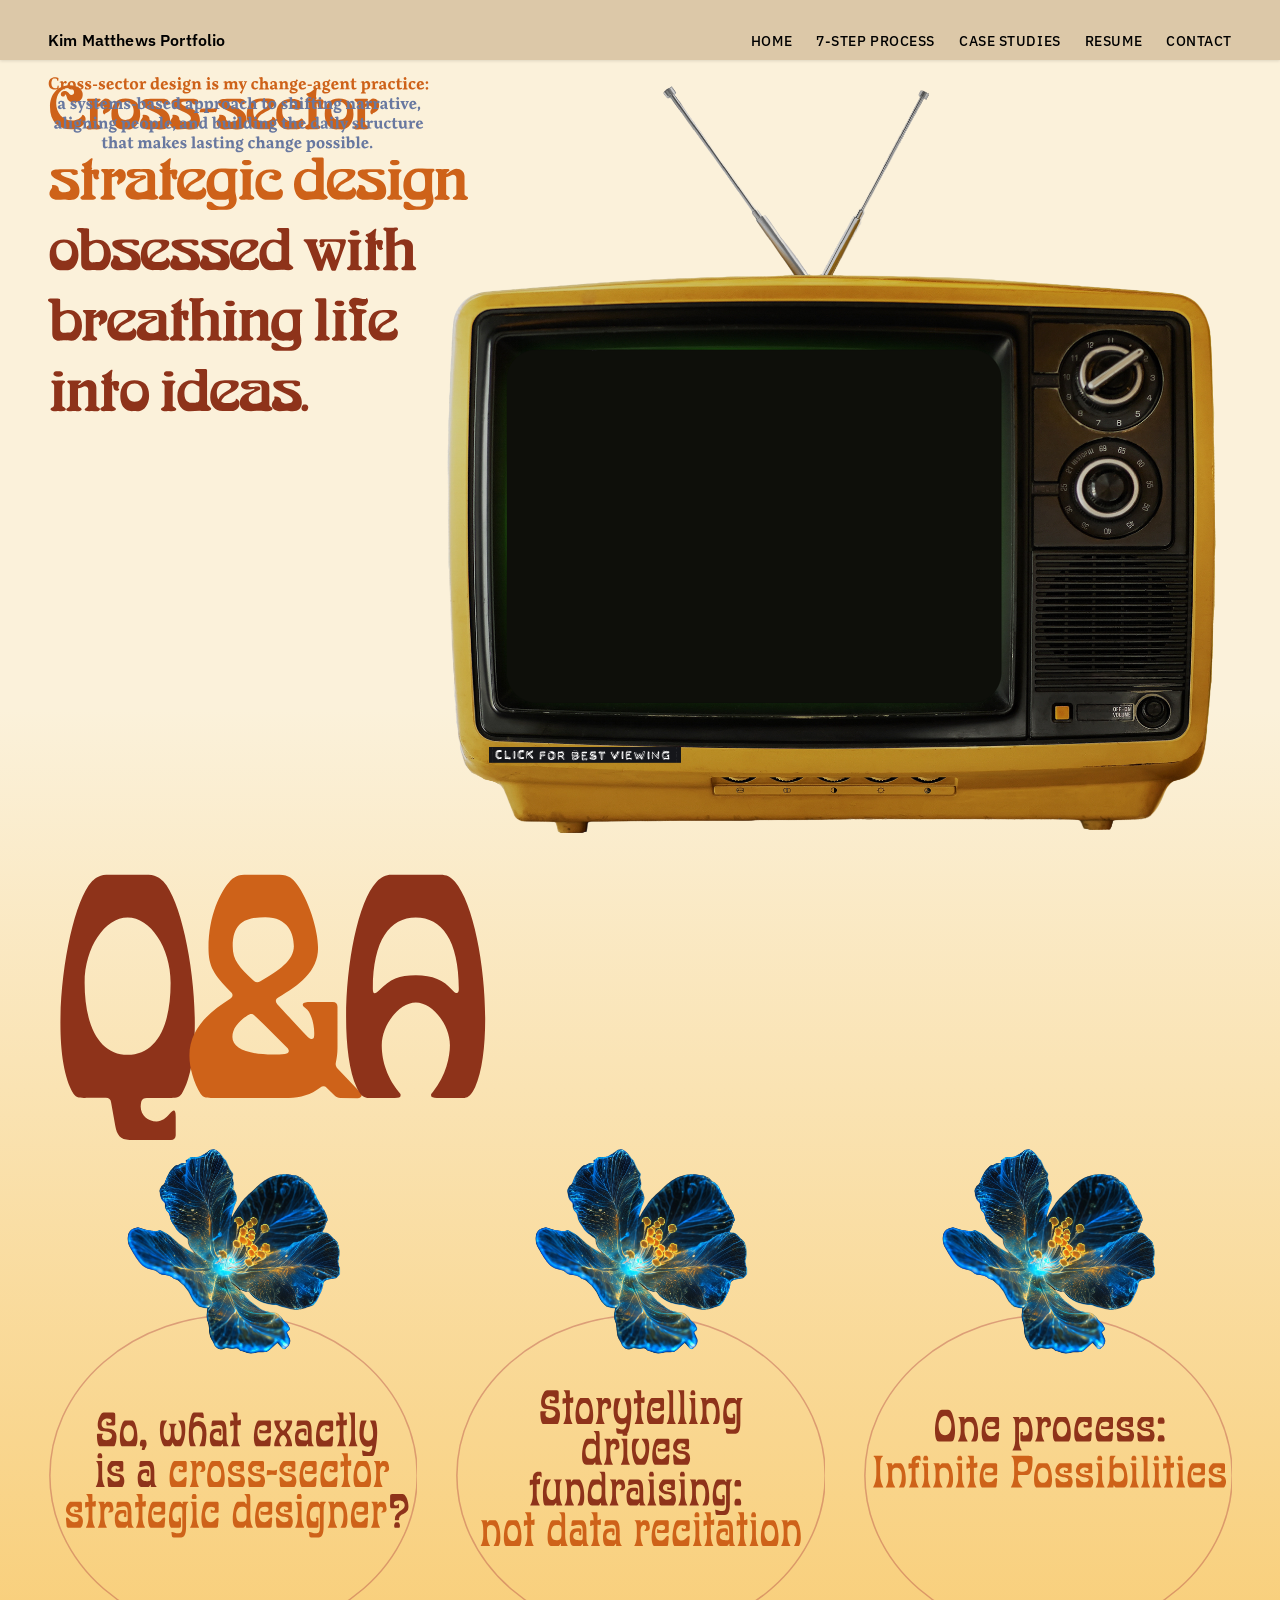
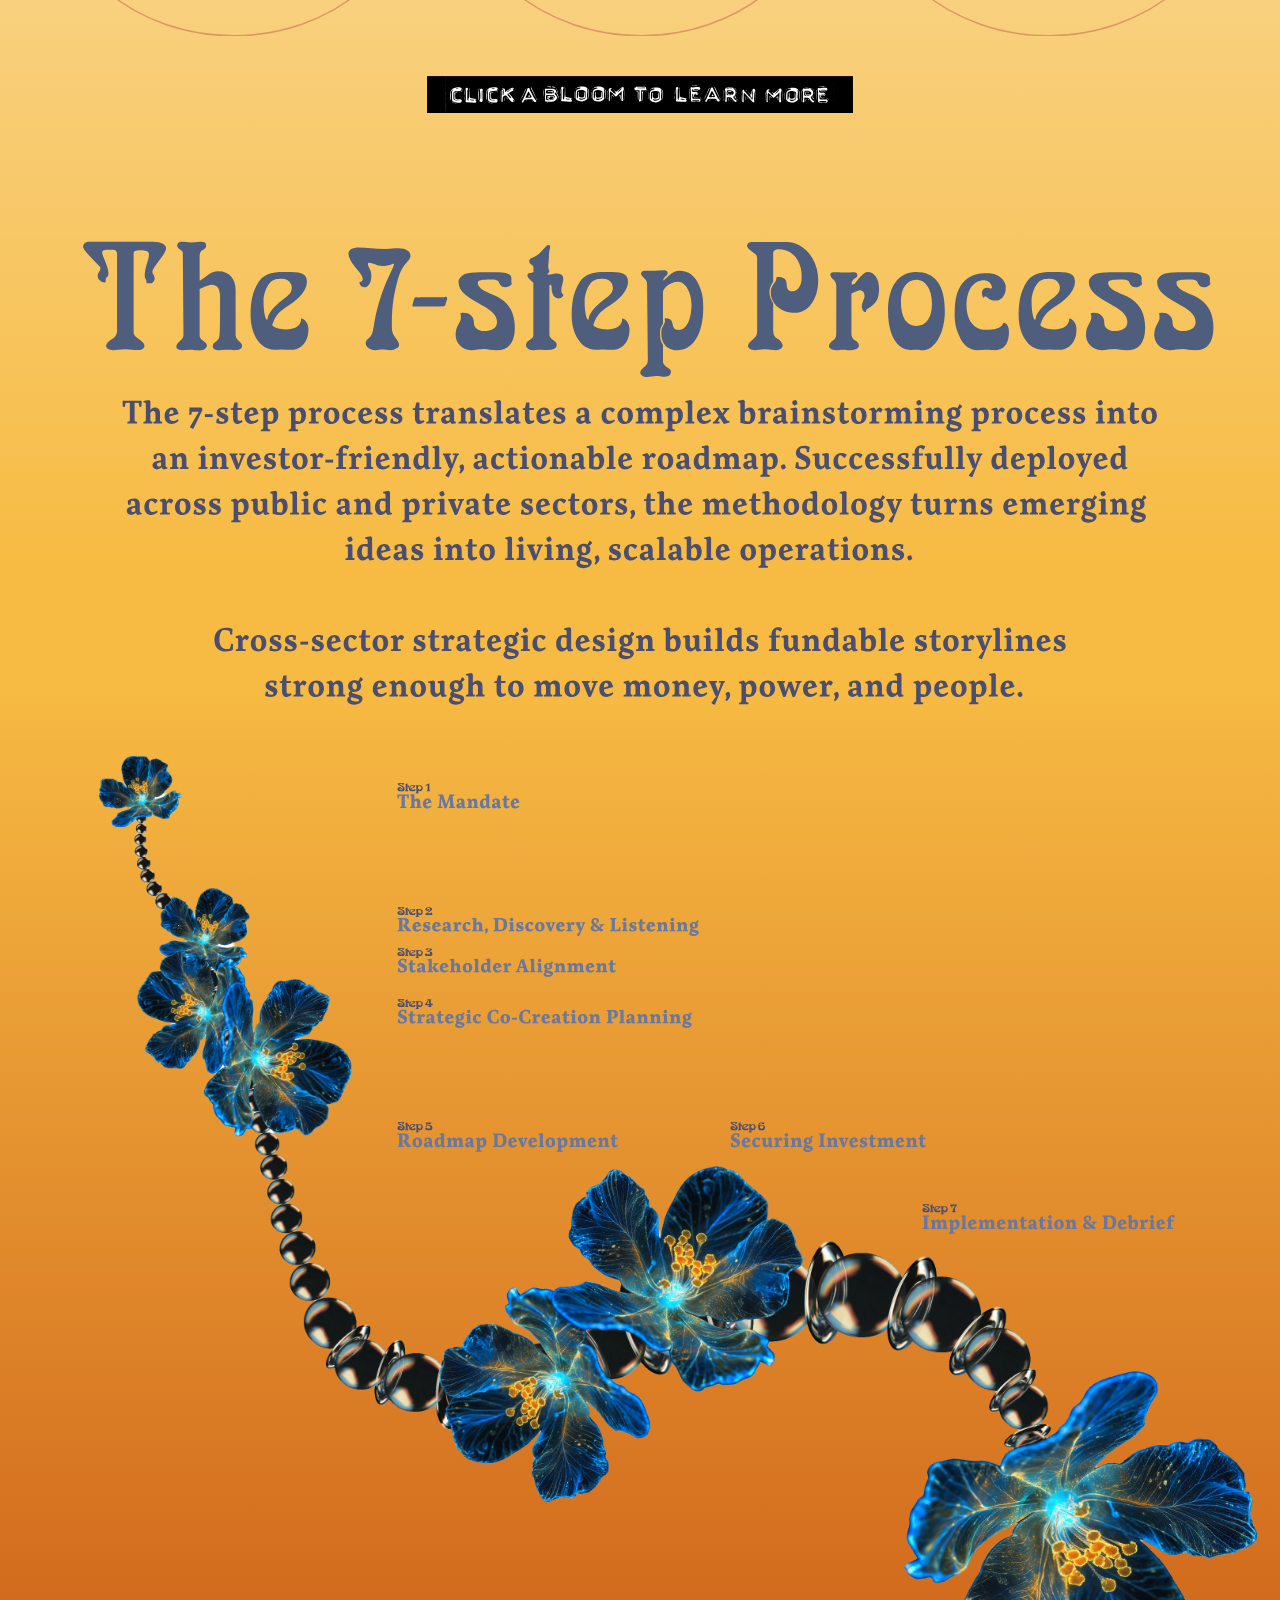
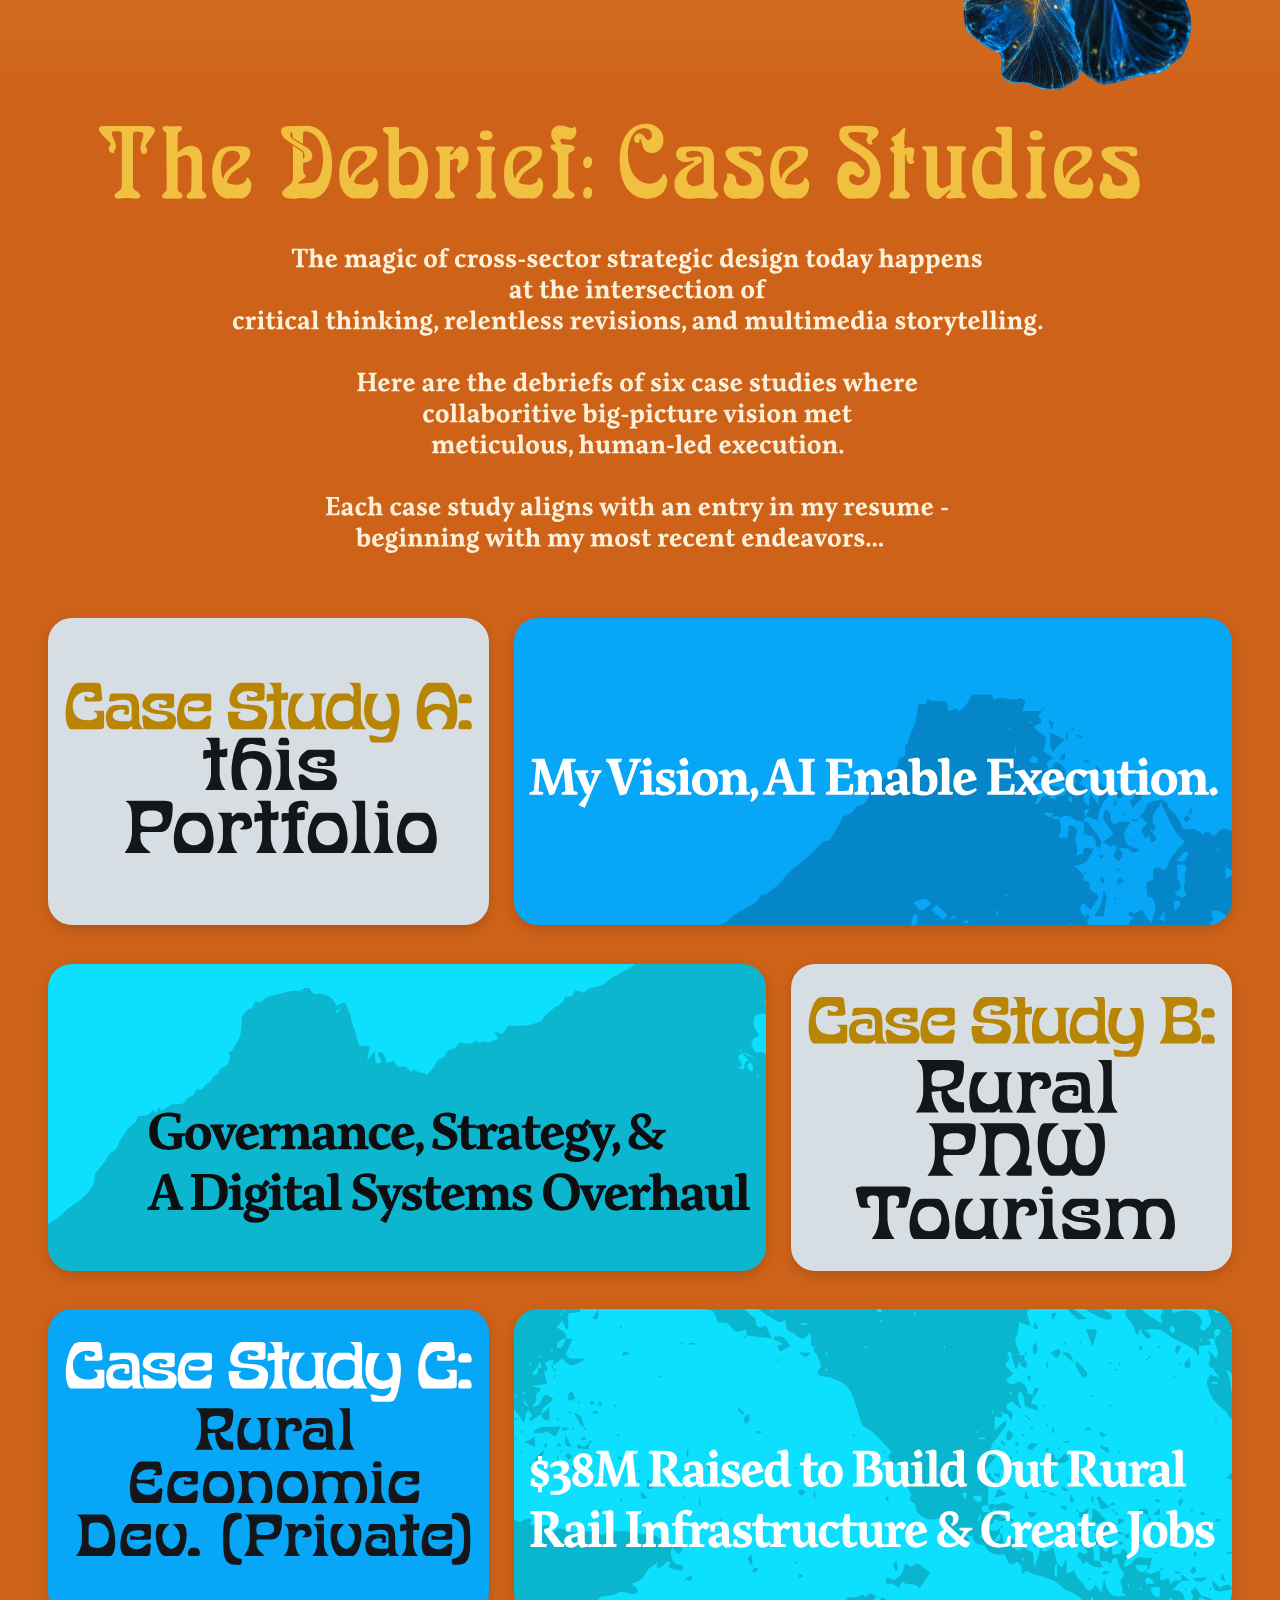
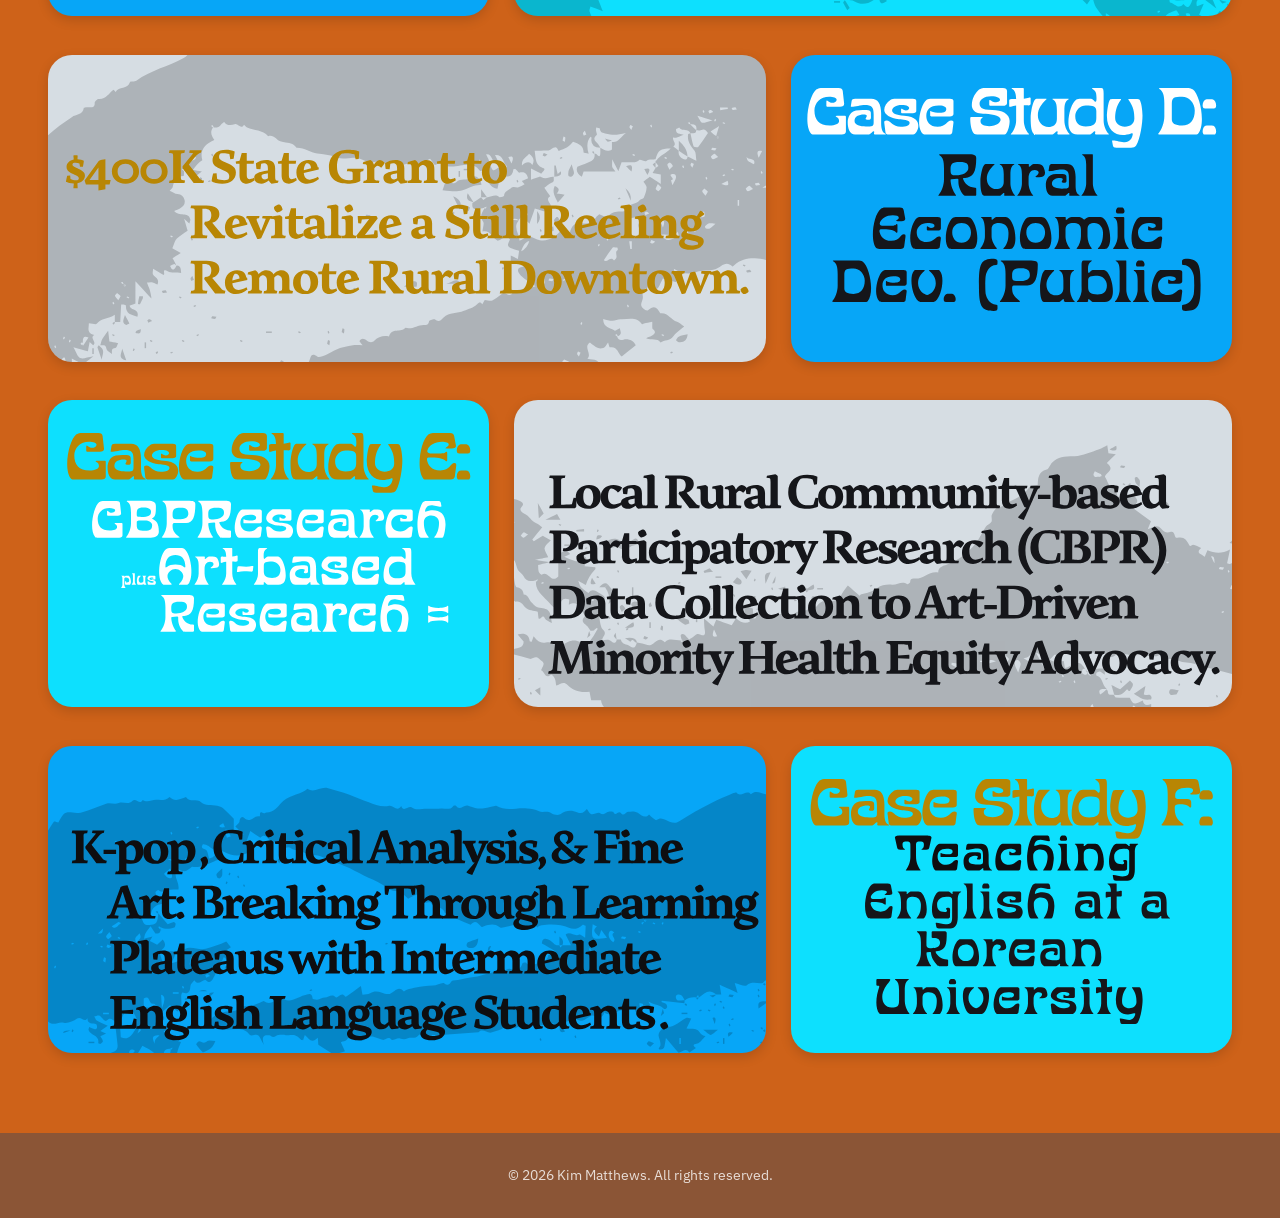
==== commit 12ea4772: "push" ====
--- a/index.html
+++ b/index.html
@@ -72,7 +72,16 @@
 
       <div class="hero-inner">
 
-        <!-- hero-text removed — heading is now above the grid -->
+        <!-- Left column — changeagent statement, floats beside the Q&A section -->
+        <div class="hero-left-col">
+          <img
+            src="assets/SVG/changeagent.svg"
+            alt="Cross-sector design is my change-agent practice: a systems-based approach to shifting narrative, aligning people, and building the daily structure that makes lasting change possible."
+            class="changeagent-svg"
+            loading="lazy"
+            decoding="async"
+          />
+        </div>
 
         <!-- Mobile-only: TV chassis + video stacked.
              Tappable — opens the same #video-modal as the desktop TV,
--- a/css/style.css
+++ b/css/style.css
@@ -21,6 +21,7 @@
   --champagne: #dcc8a8;
   --saffron:   #e5a04c;
   --frost:     #d6dde3;
+  --ember:     #8b5536;
   /* Fonts */
   --font-display: 'Overpass Mono', monospace;
   --font-label: 'IBM Plex Sans', sans-serif;
@@ -235,10 +236,19 @@
   padding: var(--space-2) var(--content-pad);
   width: 100%;
 }
-/* Empty left column placeholder keeps TV in its column */
-.hero-inner::before {
-  content: '';
-  display: block;
+/* Left column — changeagent statement, anchored to the bottom of the grid row
+   so it sits at the same vertical level as the Q&A cards below it.
+   The ::before placeholder is replaced by this real element in the HTML. */
+.hero-left-col {
+  display: flex;
+  align-items: flex-end;
+  padding-bottom: var(--space-4);
+}
+.changeagent-svg {
+  display: block;
+  width: 100%;
+  max-width: 560px;
+  height: auto;
 }
 /* .hero-text removed — heading is now in .hero-heading-wrap above the grid */
 /* Hero heading — full width row above the TV grid */
@@ -920,7 +930,7 @@
   pointer-events: auto;
   cursor: pointer;
 }
-/* ── Hotspot positions — confirmed from live page. 5 and 7 swapped. */
+/* ── Hotspot positions — confirmed. 5 and 7 swapped. */
 .flower-hotspot--1 { top: -3.21%; left:  2.56%; width: 14%; height: 22%; }
 .flower-hotspot--2 { top:  9.22%; left: 14.39%; width: 12%; height: 18%; }
 .flower-hotspot--3 { top: 26.89%; left:  6.23%; width: 12%; height: 18%; }
@@ -997,7 +1007,9 @@
   display: block;
   border-radius: 4px;
 }
-/* ── Card positions — confirmed hotspot coordinates. 5 and 7 swapped. */
+/* ── Card positions — ALL placeholder except step 1 (confirmed).
+Tune each in DevTools: move popup so it's readable and doesn't
+overlap its own flower. Step 1 is the baseline reference. */
 .step-card--1 { top:  1%;  left: 44%; width: 28%; }
 .step-card--2 { top:  9%;  left: 44%; width: 28%; }
 .step-card--3 { top: 27%;  left: 44%; width: 28%; }
@@ -1116,39 +1128,46 @@
   letter-spacing: 0.03em;
 }
 /* ==========================================================
-8. CONTACT PAGE — gradient: case-orange → twilight
-========================================================== */
-.contact-hero { min-height: calc(100vh - var(--header-height)); background-image: linear-gradient(to bottom, var(--case-orange) 0%, var(--twilight) 100%); display: flex; align-items: center; justify-content: center; padding: var(--space-20) var(--content-pad); }
+8. CONTACT PAGE — gradient: case-orange → ember
+   Cursors use external SVG files from assets/SVG/.
+   Path is relative to css/style.css so prefix is ../
+========================================================== */
+.contact-hero { min-height: calc(100vh - var(--header-height)); background-image: linear-gradient(to bottom, var(--case-orange) 0%, var(--ember) 100%); display: flex; align-items: center; justify-content: center; padding: var(--space-20) var(--content-pad); }
 .contact-inner { max-width: var(--maxw); width: 100%; display: flex; flex-direction: column; align-items: center; gap: var(--space-12); }
 .contact-card-wrap { position: relative; width: clamp(320px, 70%, 860px); }
 .contact-card-wrap img { display: block; width: 100%; height: auto; }
 .contact-overlay { position: absolute; background: transparent; border: none; padding: 0; margin: 0; }
+
+/* Email — clipboard cursor (file-based) */
 .contact-overlay--email {
   top: 47%; left: 10%; width: 80%; height: 12%;
-  cursor: url("data:image/svg+xml,%3Csvg xmlns='http://www.w3.org/2000/svg' width='44' height='44' viewBox='0 0 44 44'%3E%3Crect x='8' y='11' width='28' height='30' rx='3' fill='%234A4E70'/%3E%3Crect x='16' y='6' width='12' height='9' rx='3' fill='%234A4E70'/%3E%3Crect x='8' y='11' width='28' height='30' rx='3' fill='none' stroke='white' stroke-width='2'/%3E%3Crect x='16' y='6' width='12' height='9' rx='3' fill='none' stroke='white' stroke-width='2'/%3E%3Crect x='13' y='20' width='18' height='2.5' rx='1' fill='white'/%3E%3Crect x='13' y='27' width='18' height='2.5' rx='1' fill='white'/%3E%3Crect x='13' y='34' width='11' height='2.5' rx='1' fill='white'/%3E%3C/svg%3E") 22 22, copy;
-}
-.contact-overlay--email:hover,
-.contact-overlay--email:focus-visible { background: rgba(255,255,255,0.15); border-radius: 4px; outline: none; }
+  cursor: url('../assets/images/clipboardasset.png') 22 22, copy;
+}
+.contact-overlay--email:focus-visible { background: rgba(0,0,0,0.10); border-radius: 4px; outline: none; }
+
+/* LinkedIn — arrow cursor (file-based) */
 .contact-overlay--linkedin {
   top: 82%; left: 25%; width: 50%; height: 11%;
-  cursor: url("data:image/svg+xml,%3Csvg xmlns='http://www.w3.org/2000/svg' width='44' height='44' viewBox='0 0 44 44'%3E%3Cpolygon points='6,32,22,16,18,12,35,9,32,26,28,22,12,38' fill='%234A4E70' stroke='white' stroke-width='2' stroke-linejoin='round'/%3E%3C/svg%3E") 35 9, alias;
-}
-.contact-overlay--linkedin:hover,
-.contact-overlay--linkedin:focus-visible { background: rgba(255,255,255,0.15); border-radius: 4px; outline: none; }
-.copy-feedback { position: absolute; bottom: calc(100% + 8px); left: 50%; transform: translateX(-50%); background: var(--twilight); color: var(--white); font-family: var(--font-mono); font-size: clamp(0.75rem,1.5vw,0.875rem); padding: 0.35rem 0.75rem; border-radius: 6px; white-space: nowrap; pointer-events: none; opacity: 0; transition: opacity 0.2s ease; }
+  cursor: url('../assets/images/arrowasset.png') 4 4, alias;
+}
+.contact-overlay--linkedin:focus-visible { background: rgba(0,0,0,0.10); border-radius: 4px; outline: none; }
+
+.copy-feedback { position: absolute; bottom: calc(100% + 8px); left: 50%; transform: translateX(-50%); background: var(--ember); color: var(--white); font-family: var(--font-mono); font-size: clamp(0.75rem,1.5vw,0.875rem); padding: 0.35rem 0.75rem; border-radius: 6px; white-space: nowrap; pointer-events: none; opacity: 0; transition: opacity 0.2s ease; }
 .copy-feedback.is-visible { opacity: 1; }
 .linkedin-modal-backdrop { position: fixed; inset: 0; background: rgba(0,0,0,0.55); z-index: 500; }
-.linkedin-dialog { position: fixed; top: 50%; left: 50%; transform: translate(-50%,-50%); z-index: 501; background: var(--twilight); border-radius: 16px; padding: clamp(1.5rem,4vw,2.5rem); width: clamp(280px,90vw,440px); text-align: center; box-shadow: 0 8px 40px rgba(0,0,0,0.45); }
+.linkedin-dialog { position: fixed; top: 50%; left: 50%; transform: translate(-50%,-50%); z-index: 501; background: var(--ember); border-radius: 16px; padding: clamp(1.5rem,4vw,2.5rem); width: clamp(280px,90vw,440px); text-align: center; box-shadow: 0 8px 40px rgba(0,0,0,0.45); }
 .linkedin-dialog p { font-family: var(--font-mono); font-size: clamp(1rem,2vw,1.25rem); color: var(--white); margin-bottom: 1.75rem; line-height: 1.4; }
 .linkedin-dialog-actions { display: flex; gap: 1rem; justify-content: center; flex-wrap: wrap; }
 .linkedin-btn-stay, .linkedin-btn-go { font-family: var(--font-sans); font-size: 0.9375rem; font-weight: 600; padding: 0.6rem 1.4rem; border-radius: 8px; cursor: pointer; text-decoration: none; border: 2px solid var(--white); transition: background 0.18s ease, color 0.18s ease; }
 .linkedin-btn-stay { background: transparent; color: var(--white); }
-.linkedin-btn-stay:hover { background: var(--white); color: var(--twilight); }
-.linkedin-btn-go { background: var(--white); color: var(--twilight); }
+.linkedin-btn-stay:hover { background: var(--white); color: var(--ember); }
+.linkedin-btn-go { background: var(--white); color: var(--ember); }
 .linkedin-btn-go:hover { background: transparent; color: var(--white); }
+
+/* Resume page — arrow cursor on the LinkedIn card */
 .resume-hero { min-height: calc(100vh - var(--header-height)); background-image: linear-gradient(to bottom, var(--hero-orange) 0%, var(--case-orange) 100%); display: flex; align-items: center; justify-content: center; padding: var(--space-20) var(--content-pad); }
 .resume-inner { max-width: var(--maxw); width: 100%; display: flex; flex-direction: column; align-items: center; gap: var(--space-12); }
-.resume-card-btn { display: block; width: clamp(320px, 70%, 860px); background: none; border: none; padding: 0; cursor: pointer; }
+.resume-card-btn { display: block; width: clamp(320px, 70%, 860px); background: none; border: none; padding: 0; cursor: url('../assets/images/arrowasset.png') 4 4, pointer; }
 .resume-card-btn:hover { opacity: 0.92; }
 .resume-card-btn:focus-visible { outline: 3px solid var(--white); outline-offset: 4px; border-radius: 4px; }
 .resume-card-btn img { display: block; width: 100%; height: auto; }
@@ -1158,7 +1177,7 @@
 9. FOOTER
 ========================================================== */
 .site-footer {
-  background-color: var(--twilight);
+  background-color: var(--ember);
   color: var(--white);
   padding: var(--space-8) var(--content-pad);
 }
@@ -1232,6 +1251,10 @@
   .hero-visual {
     display: none;
   }
+  /* Changeagent statement hidden on mobile — too large for single-column layout */
+  .hero-left-col {
+    display: none;
+  }
   /* Hero mobile media — TV chassis + video stacked */
   .hero-mobile-media {
     display: flex;
@@ -1265,14 +1288,45 @@
   .methodology {
     min-height: auto;
   }
-  /* Case rows stack vertically on mobile — every card full width */
   .case-row {
     flex-direction: column;
-  }
+    gap: var(--space-2);
+    margin-bottom: var(--space-6);
+  }
+  .case-card--narrow { order: -1; }
+  .case-card--wide   { order:  1; }
+
+  /* Mobile cards: the SVG drives the card's height at its natural aspect
+     ratio — no fixed heights, no object-fit, so nothing distorts and the
+     artwork always fills edge to edge. Padding is 0 so the SVG reaches
+     every edge. The card simply wraps tightly around its image.
+
+     WIDTH echoes the desktop proportion: wide = full width (100%),
+     narrow = 62% centered, so "narrow" is genuinely narrower. */
   .case-card--wide,
   .case-card--narrow {
-    flex: 1 1 auto;
+    flex: none;
+    display: block;       /* override desktop flex so the SVG controls height */
+    min-height: 0;        /* clear the desktop min-height so card hugs the SVG */
+    padding: 0;           /* SVG reaches the card edges */
+    overflow: hidden;
+  }
+  .case-card--wide {
     width: 100%;
+  }
+  .case-card--narrow {
+    width: 62%;           /* matches desktop narrow:wide ratio (38:62) */
+    margin-left: auto;
+    margin-right: auto;   /* centered under the wide card */
+  }
+  /* Images set their own height from the artwork's aspect ratio and
+     span the full card width — true edge-to-edge, zero distortion. */
+  .case-card--wide img,
+  .case-card--narrow img {
+    width: 100%;
+    height: auto;
+    object-fit: unset;
+    display: block;
   }
   /* Shorter slide distance on small screens so cards never start offscreen */
   .js-anim .case-from-left  { transform: translateX(-32px); }
@@ -1314,10 +1368,7 @@
       var(--case-orange) 100%
     );
   }
-  /* Mobile: show only the 8 large (wide) case boxes; hide the narrow ones */
-  .case-card--narrow {
-    display: none;
-  }
+  .case-intro-svg { width: 90%; }
   /* Heading centered, full-width SVG on mobile */
   .methodology-heading {
     padding: var(--space-6) 0 var(--space-4);
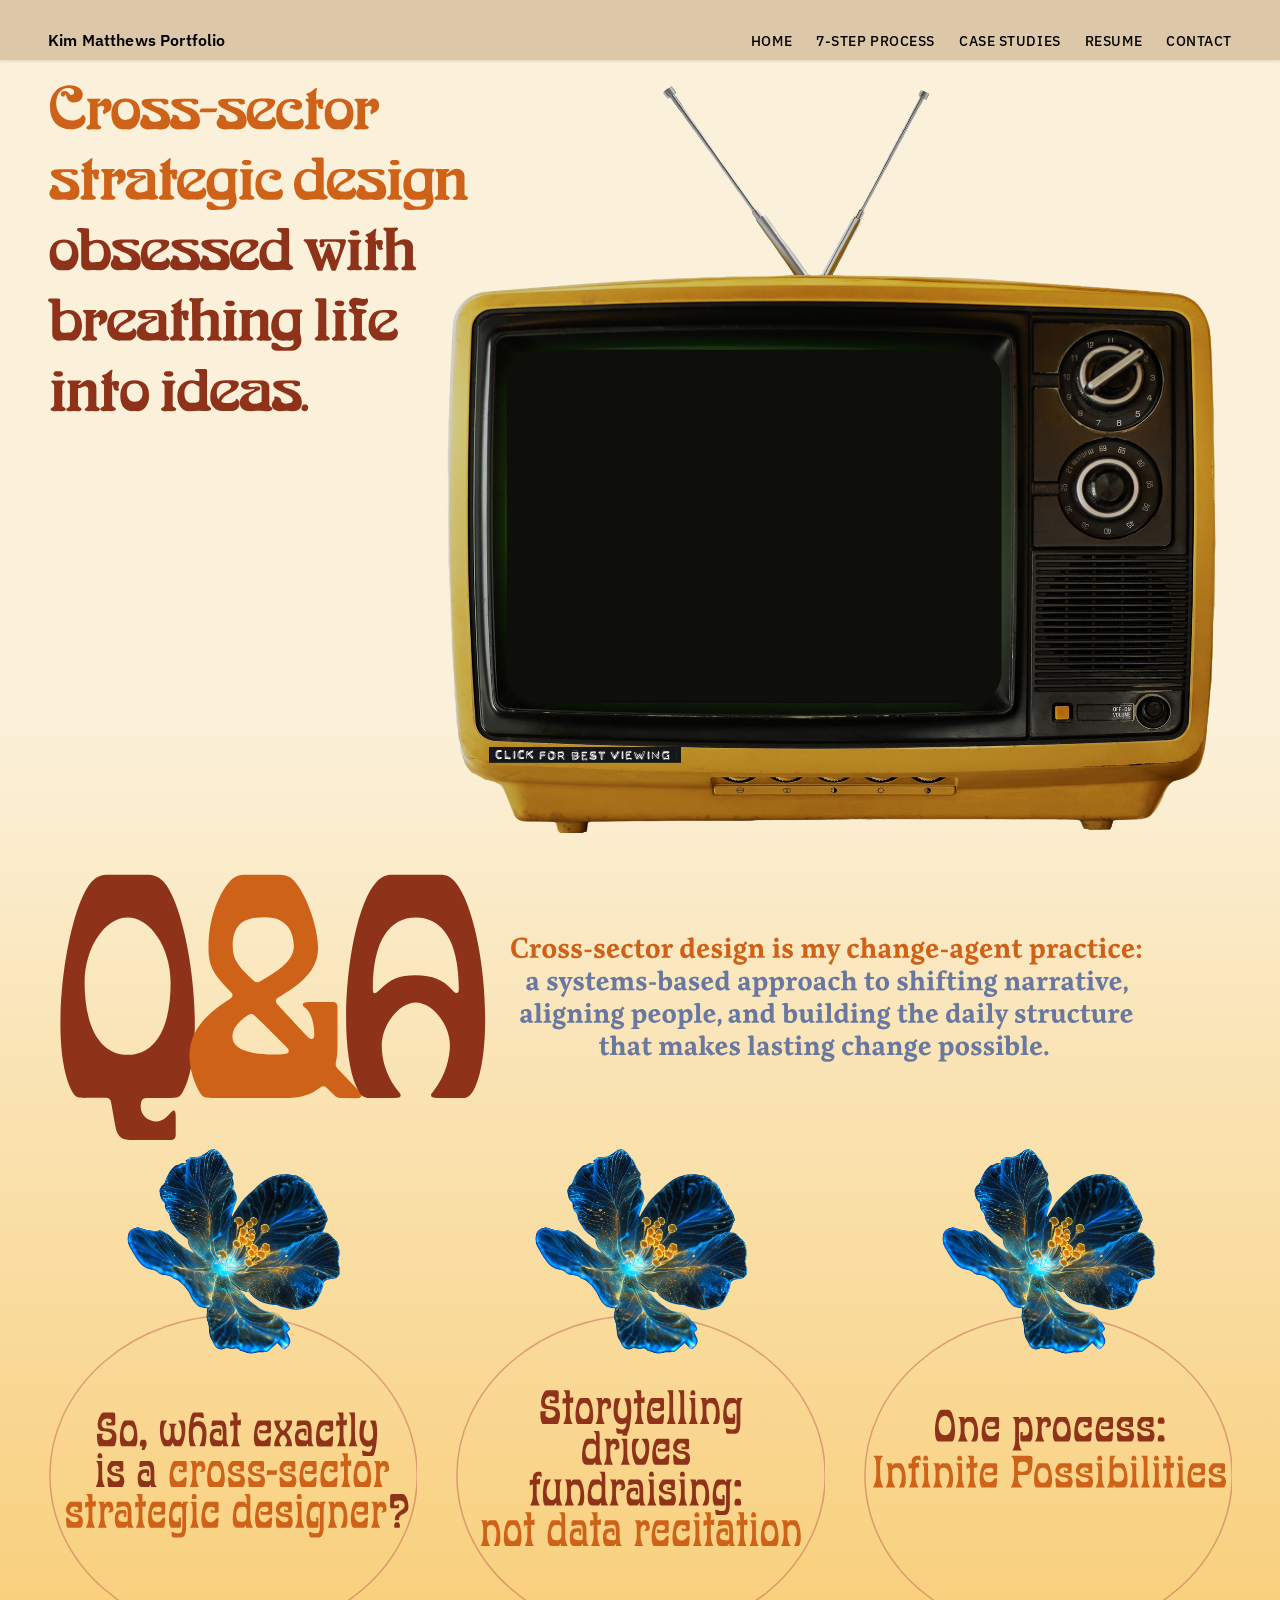
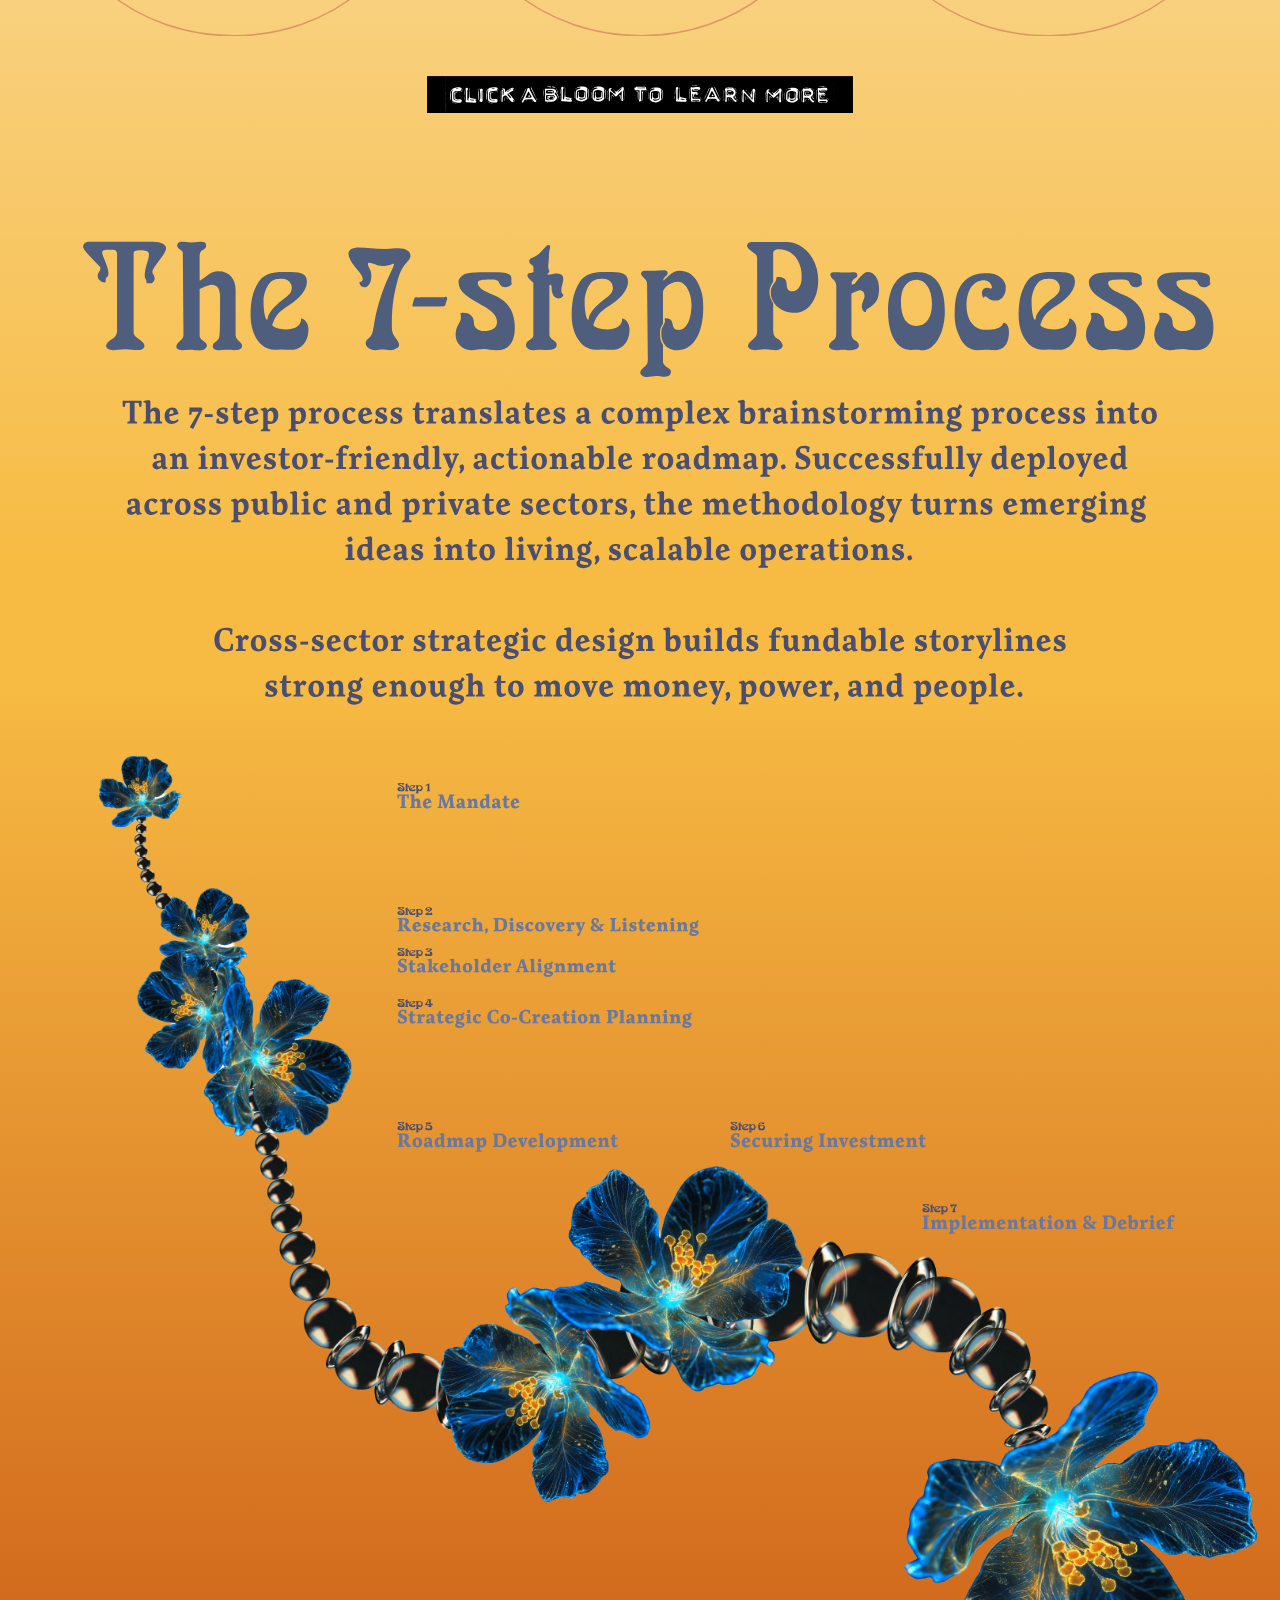
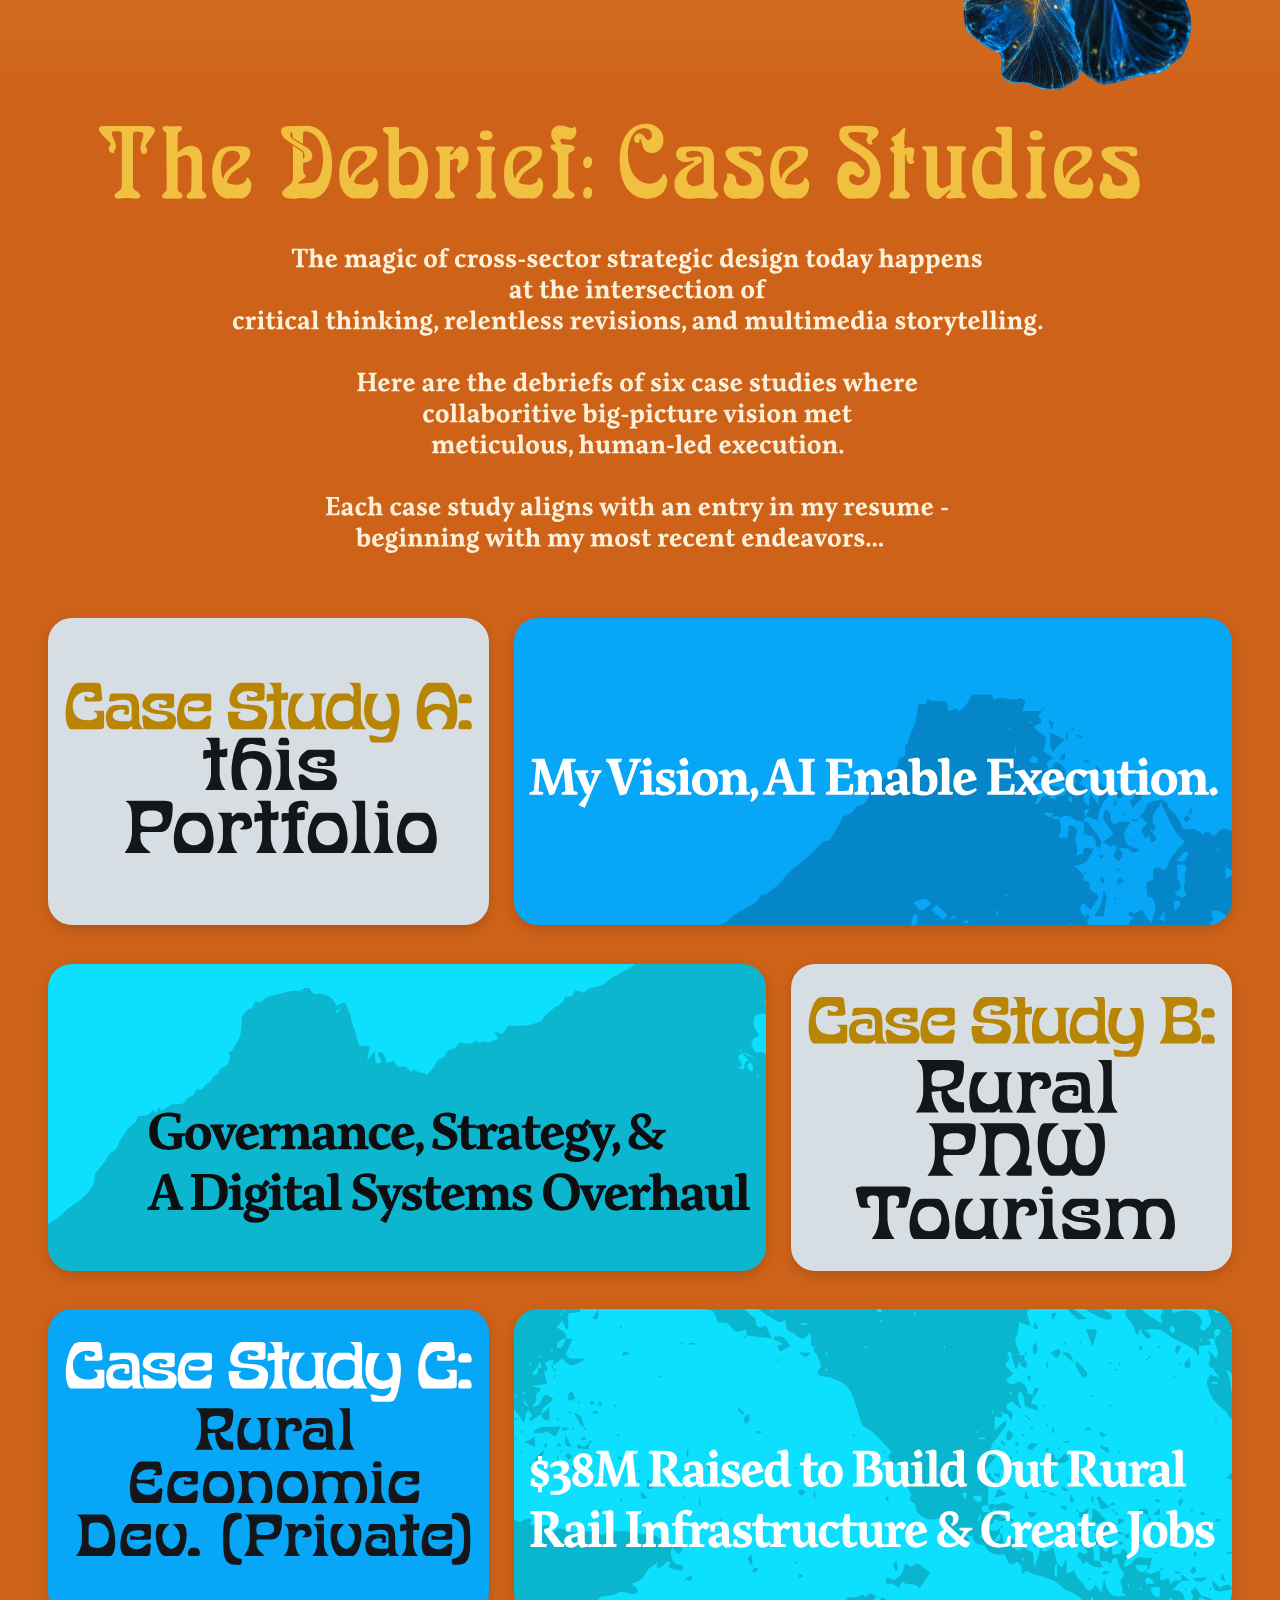
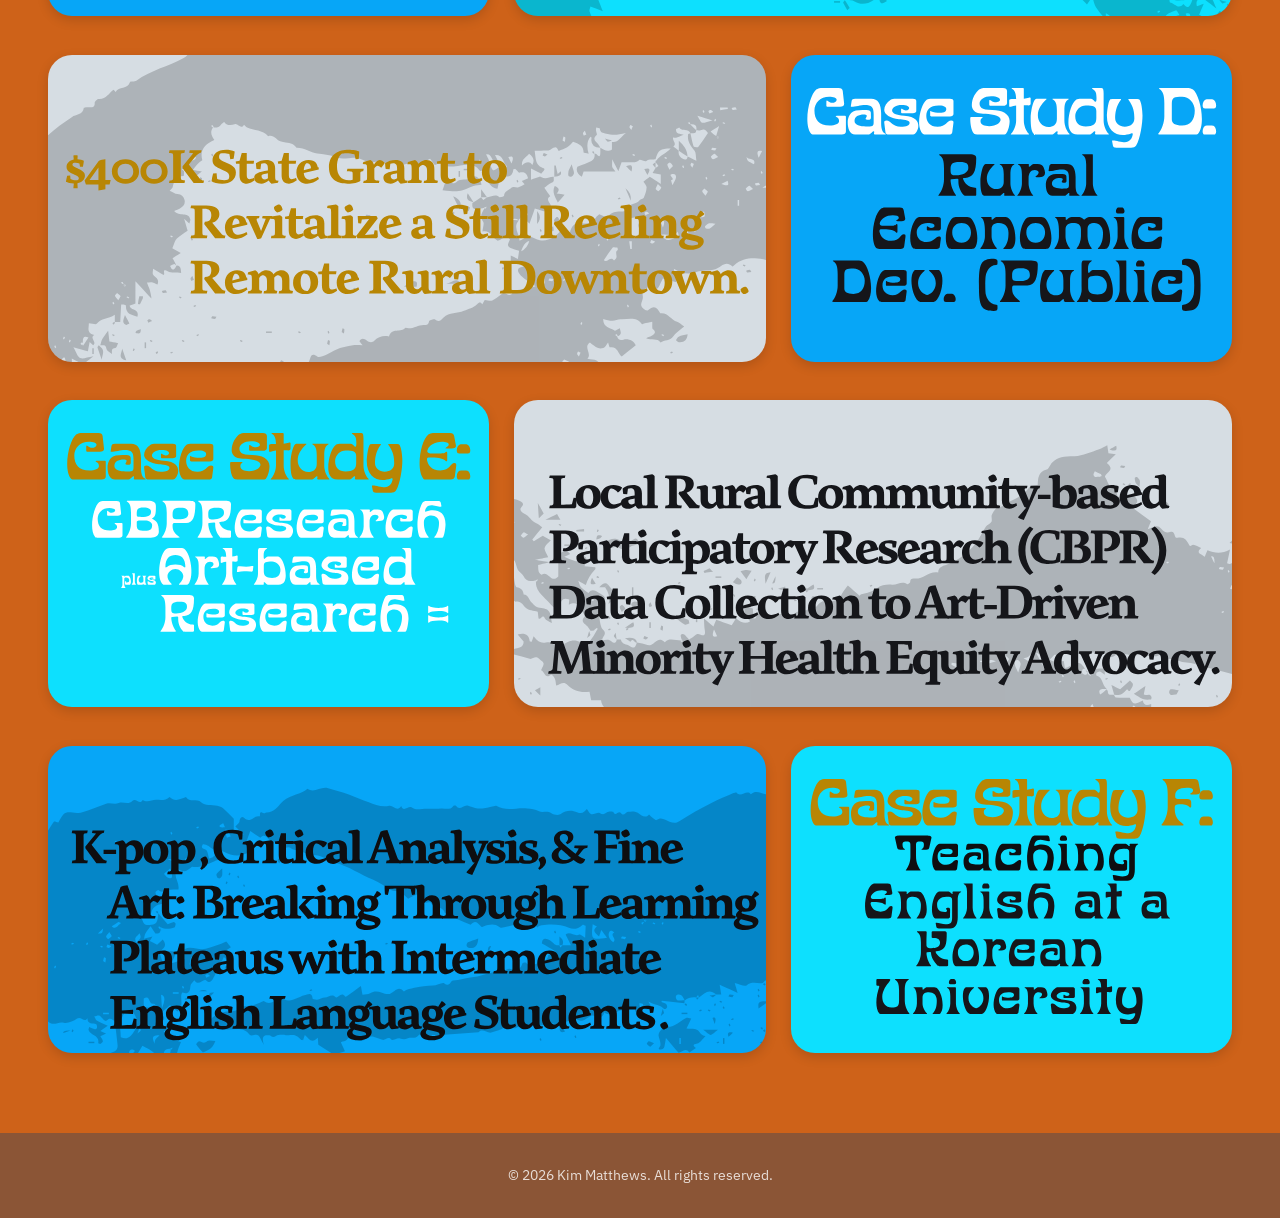
==== commit c4378498: "commit" ====
--- a/index.html
+++ b/index.html
@@ -72,16 +72,7 @@
 
       <div class="hero-inner">
 
-        <!-- Left column — changeagent statement, floats beside the Q&A section -->
-        <div class="hero-left-col">
-          <img
-            src="assets/SVG/changeagent.svg"
-            alt="Cross-sector design is my change-agent practice: a systems-based approach to shifting narrative, aligning people, and building the daily structure that makes lasting change possible."
-            class="changeagent-svg"
-            loading="lazy"
-            decoding="async"
-          />
-        </div>
+        <!-- hero-text removed — heading is now above the grid -->
 
         <!-- Mobile-only: TV chassis + video stacked.
              Tappable — opens the same #video-modal as the desktop TV,
@@ -160,6 +151,20 @@
       <!-- Q&A SUBSECTION — extends hero, sits directly under TV -->
       <div class="hero-qa">
         <div class="hero-qa-inner">
+
+          <!-- changeagent statement — desktop: fills the blank space to the
+               right of the Q&A heading, under the TV. Mobile: drops under the
+               Q&A subheading (handled in CSS). Absolutely positioned on desktop
+               so nothing around it shifts. -->
+          <div class="changeagent-wrap">
+            <img
+              src="assets/SVG/changeagent.svg"
+              alt="Cross-sector design is my change-agent practice: a systems-based approach to shifting narrative, aligning people, and building the daily structure that makes lasting change possible."
+              class="changeagent-svg"
+              loading="lazy"
+              decoding="async"
+            />
+          </div>
 
           <!-- qasubheading: very large, left-aligned at hero heading margin,
                top-aligned with the bottom of the TV -->
--- a/css/style.css
+++ b/css/style.css
@@ -236,19 +236,10 @@
   padding: var(--space-2) var(--content-pad);
   width: 100%;
 }
-/* Left column — changeagent statement, anchored to the bottom of the grid row
-   so it sits at the same vertical level as the Q&A cards below it.
-   The ::before placeholder is replaced by this real element in the HTML. */
-.hero-left-col {
-  display: flex;
-  align-items: flex-end;
-  padding-bottom: var(--space-4);
-}
-.changeagent-svg {
-  display: block;
-  width: 100%;
-  max-width: 560px;
-  height: auto;
+/* Empty left column placeholder keeps TV in its column */
+.hero-inner::before {
+  content: '';
+  display: block;
 }
 /* .hero-text removed — heading is now in .hero-heading-wrap above the grid */
 /* Hero heading — full width row above the TV grid */
@@ -406,10 +397,37 @@
   Desktop: heading (1) → cards (2) → bloomcta (3, below cards). */
   display: flex;
   flex-direction: column;
+  position: relative; /* positioning context for the absolutely-placed changeagent SVG */
 }
 .qa-subheading-wrap { order: 1; }
 .qa-cards-row { order: 2; }
 .bloom-cta-svg { order: 3; }
+/* changeagent statement — DESKTOP.
+   Absolutely positioned inside .hero-qa-inner so it occupies the blank space
+   UNDER the TV and to the RIGHT of the Q&A heading, without shifting any
+   element around it.
+
+   ── POSITION KNOBS (all editable in DevTools) ──
+   top    : push DOWN from the top of the Q&A block. Raise this if the
+            statement overlaps the TV; lower it to move the statement up.
+   right  : inset from the right edge. Keep ≥ 2% so the last words don't
+            clip off-screen.
+   width  : size of the statement. Larger = bigger type.
+   These three are the only values you normally need to touch. */
+.changeagent-wrap {
+  position: absolute;
+  top: 171px;             /* sits below the TV — value confirmed in DevTools */
+  right: 7%;              /* stays inside the right margin so nothing clips */
+  width: 54%;
+  max-width: 720px;
+  z-index: 4;             /* above the Q&A heading, below modals */
+  pointer-events: auto;   /* inspectable in DevTools and selectable */
+}
+.changeagent-svg {
+  display: block;
+  width: 100%;
+  height: auto;
+}
 /* qasubheading — very large, left edge matches hero heading margin */
 .qa-subheading-wrap {
   margin-top: var(--space-16); /* drops the whole Q&A group down the page (desktop) */
@@ -482,16 +500,26 @@
   .hero-qa {
     padding-bottom: var(--space-4); /* tightened from --space-12 — pulls subheading1 up toward the Q3 card */
   }
+  /* changeagent — MOBILE: return to normal flow, directly under the Q&A
+     subheading. Cancels the desktop absolute positioning. order:2 slots it
+     between the heading (1) and the bloomcta (now 3) → cards (now 4). */
+  .changeagent-wrap {
+    position: static;
+    order: 2;
+    width: 88%;
+    max-width: 520px;
+    margin: var(--space-4) auto var(--space-2);
+    pointer-events: auto;
+  }
   .qa-subheading-svg {
     width: 45%; /* substantially smaller on mobile so it doesn't dwarf the hero */
     max-width: 100%;
     margin: var(--space-16) auto 0; /* dropped down toward bloomcta (was --space-8) */
   }
   /* bloomcta readable on mobile — larger share of width than desktop clamp gives.
-  Mobile order: heading (1) → bloomcta (2, above cards) → cards (3).
-  Desktop keeps bloomcta below the cards via its base order. */
+  Mobile order: heading (1) → changeagent (2) → bloomcta (3) → cards (4). */
   .bloom-cta-svg {
-    order: 2;
+    order: 3;
     width: 70%;
     max-width: 360px;
     margin: var(--space-4) auto var(--space-6);
@@ -505,7 +533,7 @@
     margin-bottom: var(--space-6); /* tighter: brings first card up toward the CTA */
   }
   .qa-cards-row {
-    order: 3; /* below bloomcta on mobile (bloomcta is order 2) */
+    order: 4; /* below bloomcta on mobile */
     margin-top: 0; /* reset desktop negative margin — mobile stacks normally */
     flex-direction: column;
     align-items: center; /* center each card when stacked */
@@ -1251,10 +1279,6 @@
   .hero-visual {
     display: none;
   }
-  /* Changeagent statement hidden on mobile — too large for single-column layout */
-  .hero-left-col {
-    display: none;
-  }
   /* Hero mobile media — TV chassis + video stacked */
   .hero-mobile-media {
     display: flex;
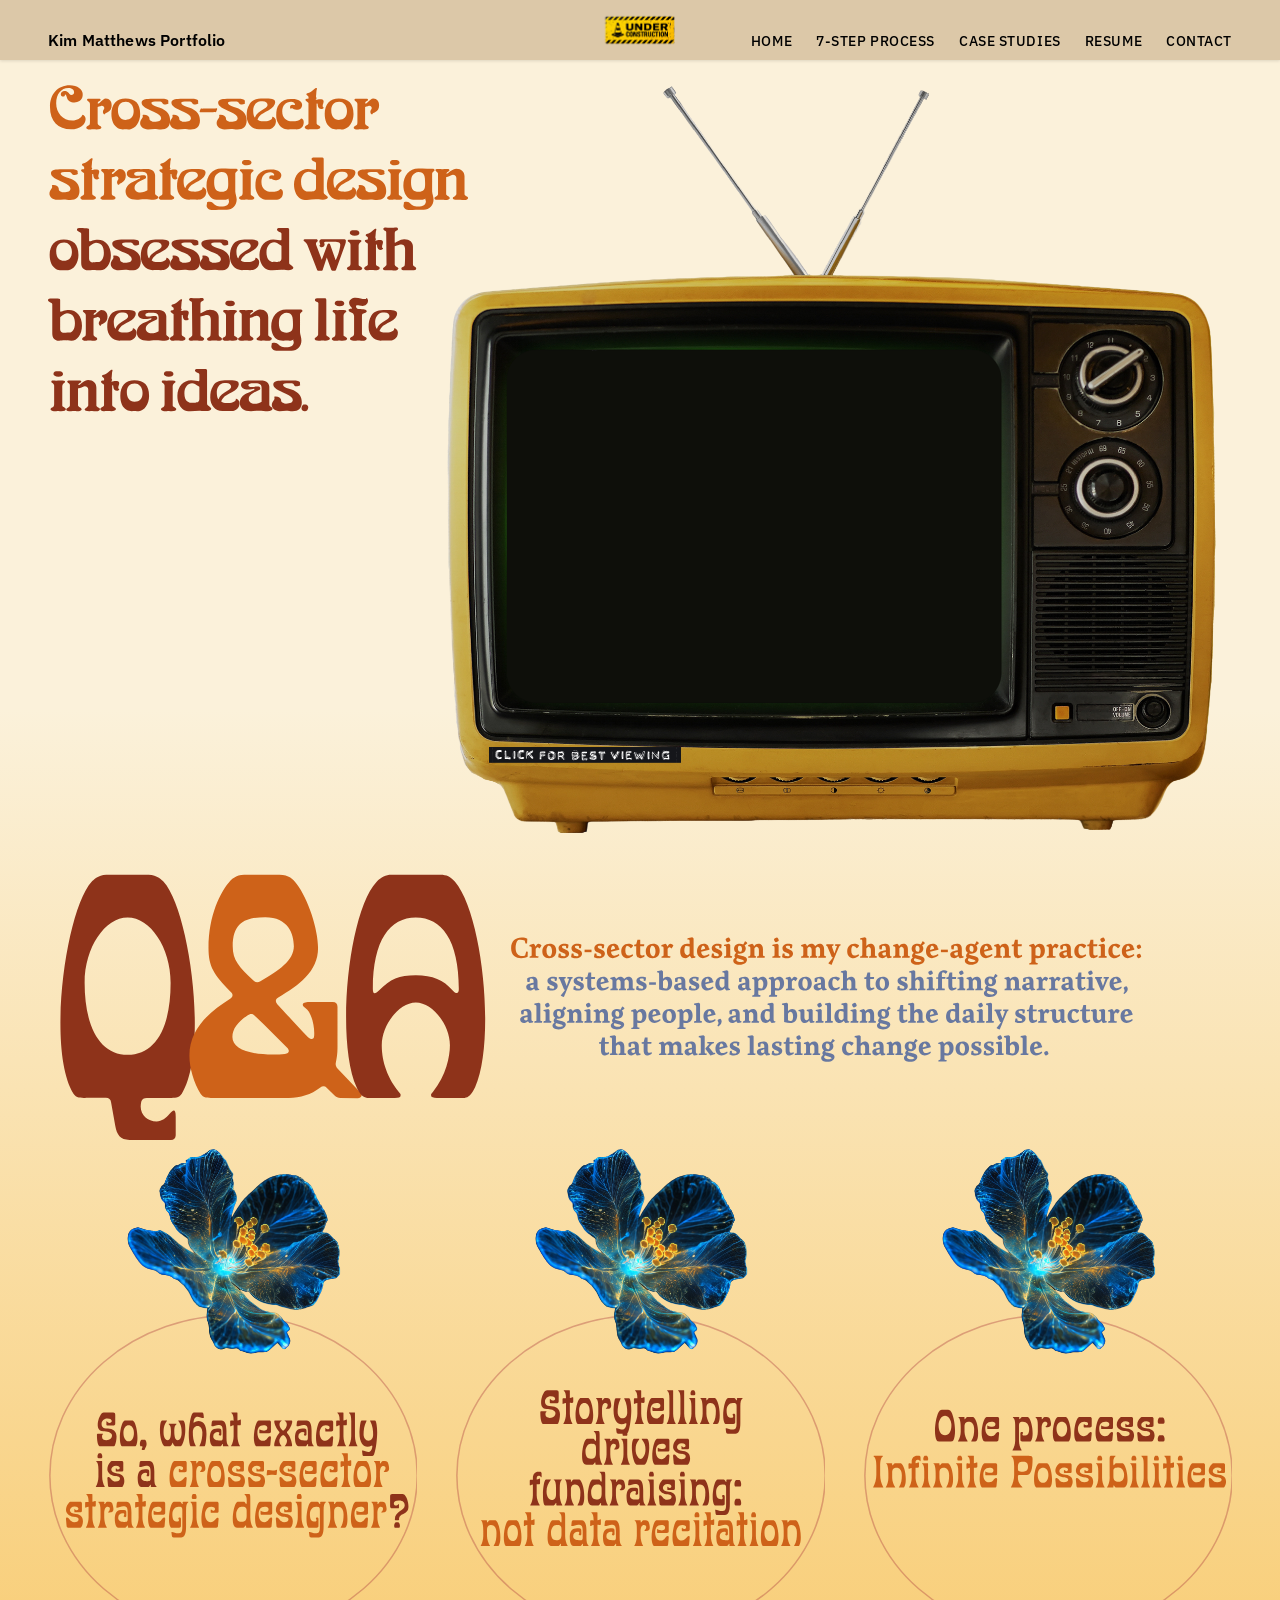
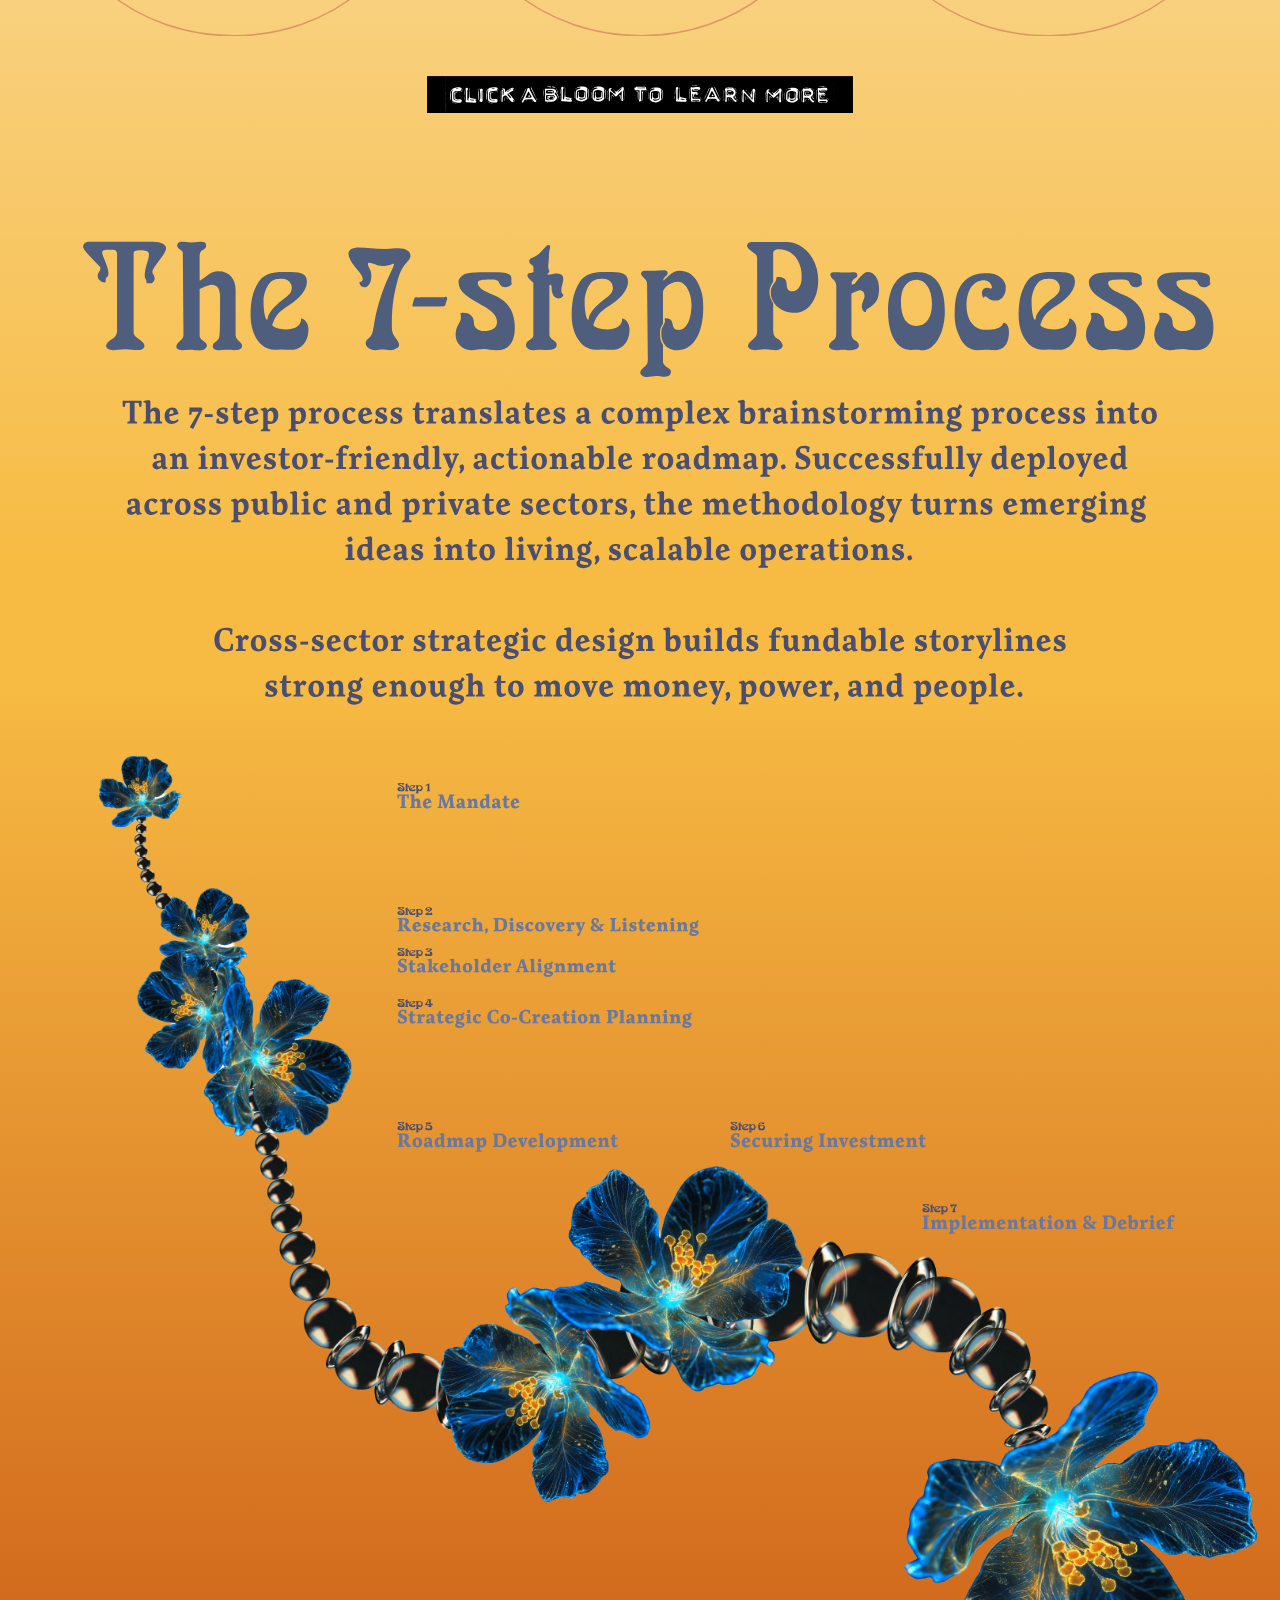
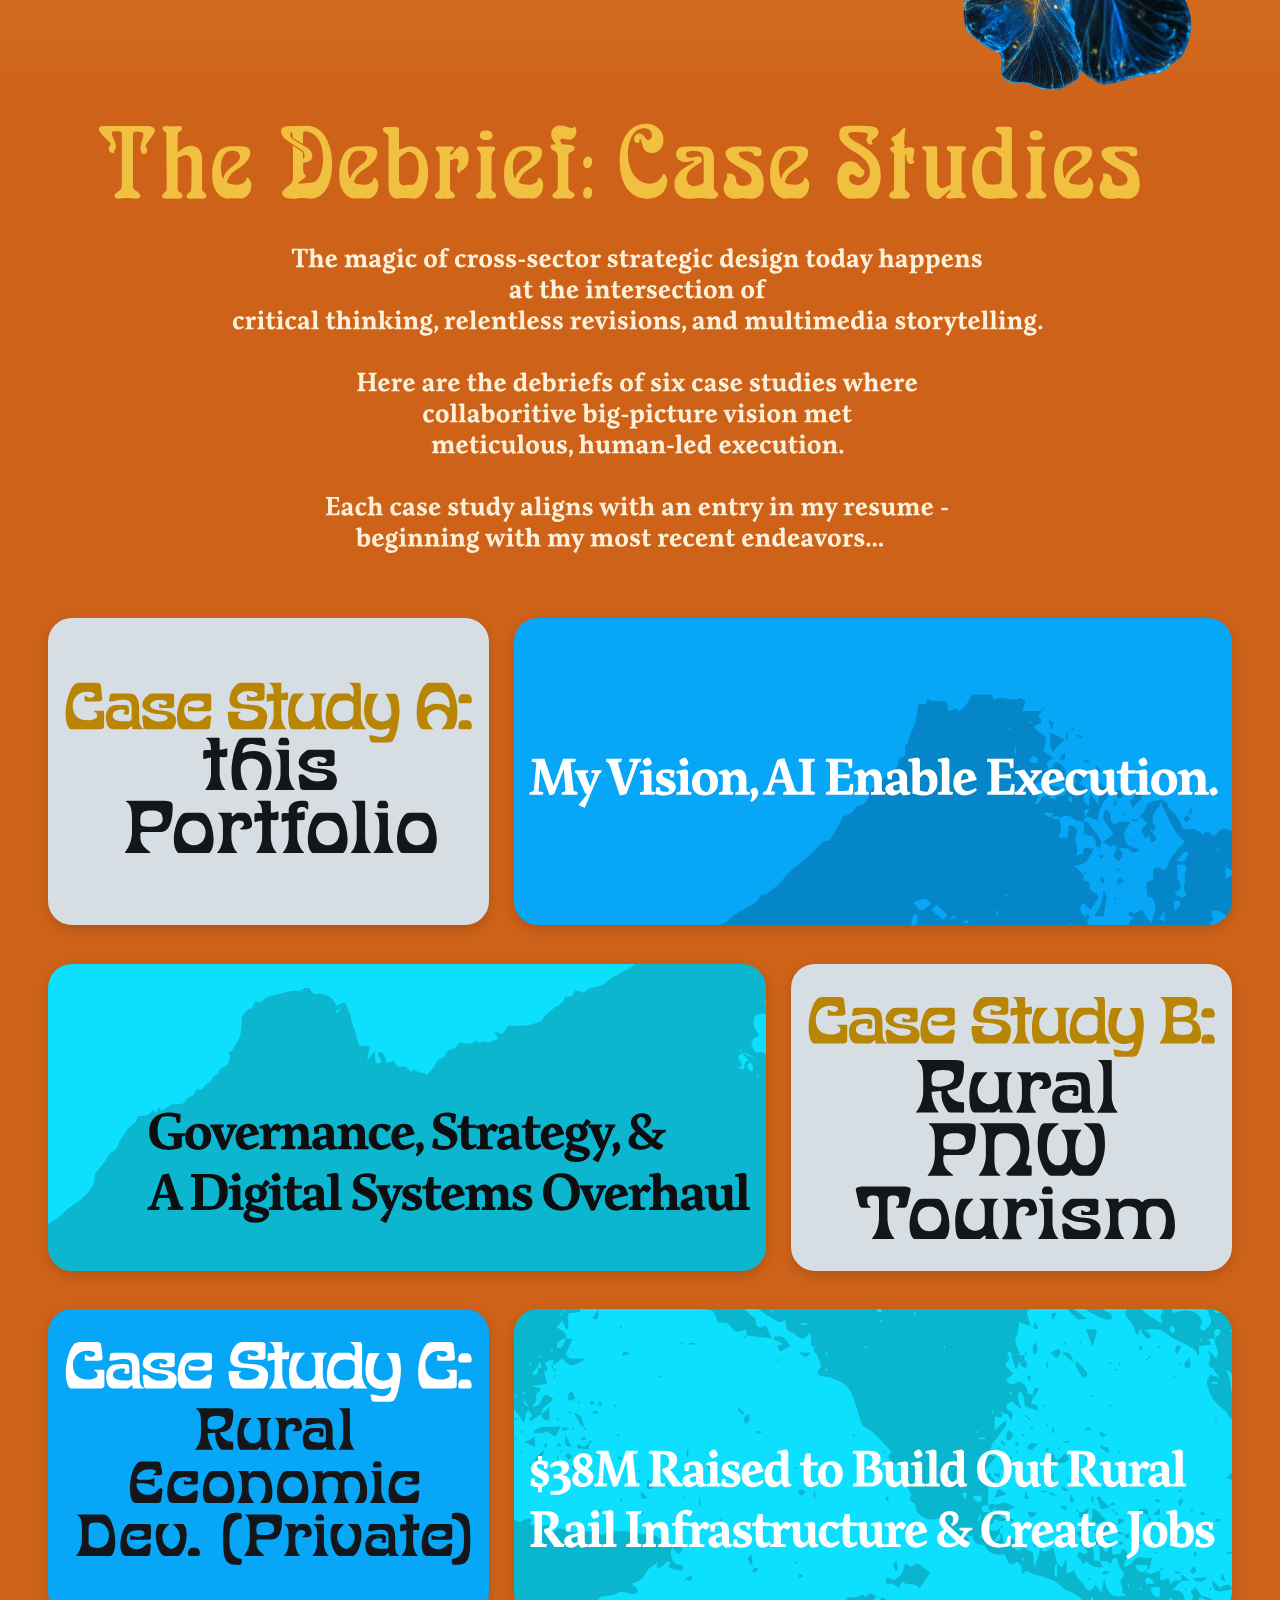
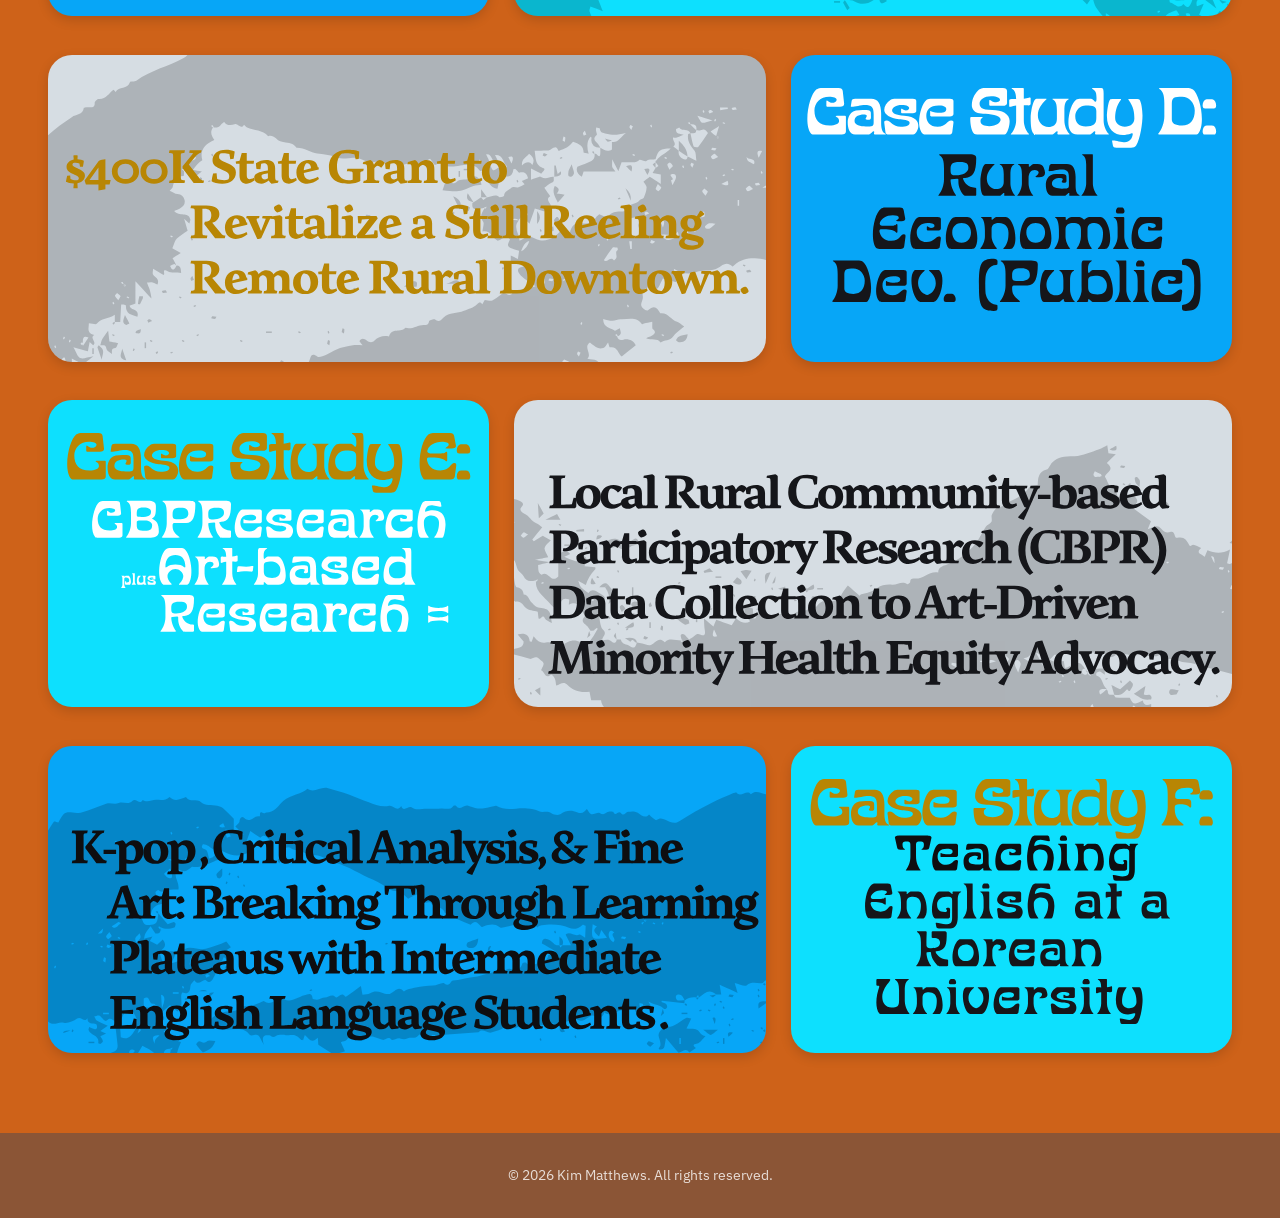
==== commit 71e4137a: "push" ====
--- a/index.html
+++ b/index.html
@@ -29,6 +29,14 @@
       <a href="#home" class="site-title" aria-label="Kim Matthews Portfolio — home">
         Kim Matthews Portfolio
       </a>
+
+      <!-- Centered header signature -->
+      <img
+        src="assets/webp/undersign.webp"
+        alt=""
+        class="header-undersign"
+        aria-hidden="true"
+      />
 
       <!-- Mobile hamburger toggle -->
       <button
--- a/css/style.css
+++ b/css/style.css
@@ -135,6 +135,16 @@
   margin: 0 auto;
   padding: 0 var(--content-pad) var(--space-2);
   height: 100%;
+  position: relative;
+}
+.header-undersign {
+  position: absolute;
+  left: 50%;
+  top: 50%;
+  transform: translate(-50%, -50%);
+  height: 46px;
+  width: auto;
+  pointer-events: none;
 }
 .site-title {
   font-family: var(--font-label);
@@ -502,13 +512,15 @@
   }
   /* changeagent — MOBILE: return to normal flow, directly under the Q&A
      subheading. Cancels the desktop absolute positioning. order:2 slots it
-     between the heading (1) and the bloomcta (now 3) → cards (now 4). */
+     between the heading (1) and the bloomcta (now 3) → cards (now 4).
+     95% width + no max-width cap = SVG fills the mobile viewport so the
+     design statement text is large enough to read. */
   .changeagent-wrap {
     position: static;
     order: 2;
-    width: 88%;
-    max-width: 520px;
-    margin: var(--space-4) auto var(--space-2);
+    width: 95%;          /* wider than before (was 88%) — fills mobile viewport */
+    max-width: none;     /* remove 520px cap — text needs full width to be readable */
+    margin: var(--space-1) auto var(--space-2); /* top reduced space-6→space-1: closes ~80% of gap to Q&A heading */
     pointer-events: auto;
   }
   .qa-subheading-svg {
@@ -530,7 +542,7 @@
   .qa-subheading-wrap {
     text-align: center;
     margin-top: 0;
-    margin-bottom: var(--space-6); /* tighter: brings first card up toward the CTA */
+    margin-bottom: var(--space-1); /* reduced space-6→space-1: tightens gap to changeagent below */
   }
   .qa-cards-row {
     order: 4; /* below bloomcta on mobile */
@@ -1089,12 +1101,16 @@
    longest title ("Strategic Co-Creation Planning") sets the scale.
    max-height keeps short titles from ballooning; min-width:0 lets the
    flex item shrink instead of overflowing the row. */
+/* Label is sized by WIDTH, not height — width can never exceed the row, so
+   labels are guaranteed to stay on screen no matter how long the title is.
+   Every label fills the SAME remaining row width (flex:1), so the rendered
+   type lands at a consistent scale across all seven. height:auto lets each
+   SVG keep its own aspect ratio within that width. */
 .step-mobile-label {
   flex: 1 1 auto;
-  min-width: 0;
-  width: 100%;
-  height: auto;
-  max-height: 3rem;
+  min-width: 0;          /* allows the flex item to shrink instead of overflowing */
+  width: 100%;
+  height: auto;
   object-fit: contain;
   object-position: left center;
 }
@@ -1320,32 +1336,42 @@
   .case-card--narrow { order: -1; }
   .case-card--wide   { order:  1; }
 
-  /* Mobile cards: the SVG drives the card's height at its natural aspect
-     ratio — no fixed heights, no object-fit, so nothing distorts and the
-     artwork always fills edge to edge. Padding is 0 so the SVG reaches
-     every edge. The card simply wraps tightly around its image.
-
-     WIDTH echoes the desktop proportion: wide = full width (100%),
-     narrow = 62% centered, so "narrow" is genuinely narrower. */
+  /* Mobile cards:
+     WIDE  — SVG drives height, edge-to-edge, no padding (unchanged).
+     NARROW — larger card with visible colored padding around the SVG.
+              Card widens to 80% (was 62%); padding creates the breathing
+              room so the background color shows. SVG at 100% of the
+              content area lands at roughly the same rendered pixel width
+              as before (80% card − 48px padding ≈ same as old 62% full). */
   .case-card--wide,
   .case-card--narrow {
     flex: none;
-    display: block;       /* override desktop flex so the SVG controls height */
-    min-height: 0;        /* clear the desktop min-height so card hugs the SVG */
-    padding: 0;           /* SVG reaches the card edges */
     overflow: hidden;
   }
   .case-card--wide {
+    display: block;
+    min-height: 0;
+    padding: 0;
     width: 100%;
   }
   .case-card--narrow {
-    width: 62%;           /* matches desktop narrow:wide ratio (38:62) */
+    display: flex;
+    align-items: center;
+    justify-content: center;
+    width: 80%;                        /* wider card — more colored bg visible */
+    min-height: 120px;                 /* card has height even if SVG is compact */
+    padding: var(--space-4) var(--space-6);  /* colored breathing room all around */
     margin-left: auto;
-    margin-right: auto;   /* centered under the wide card */
-  }
-  /* Images set their own height from the artwork's aspect ratio and
-     span the full card width — true edge-to-edge, zero distortion. */
-  .case-card--wide img,
+    margin-right: auto;
+  }
+  /* Wide card: SVG controls height, fills edge-to-edge */
+  .case-card--wide img {
+    width: 100%;
+    height: auto;
+    object-fit: unset;
+    display: block;
+  }
+  /* Narrow card: SVG fills content area (inside padding) */
   .case-card--narrow img {
     width: 100%;
     height: auto;
@@ -1385,14 +1411,60 @@
     display: flex;
     flex-direction: column;
     gap: var(--space-6);
-    padding: var(--space-6) var(--content-pad) var(--space-8);
+    padding: var(--space-6) var(--space-2) var(--space-8); /* slim side padding → max width for labels */
     background-image: linear-gradient(
       to bottom,
       var(--hero-orange) 0%,
       var(--case-orange) 100%
     );
   }
-  .case-intro-svg { width: 90%; }
+  /* Pull flowers hard to the left and labels right up against them so the
+     full step name has the most possible horizontal room. Flowers keep
+     their original sizes — space is reclaimed from margins/gap/padding only. */
+  .step-mobile-row {
+    gap: var(--space-2);   /* tighter flower↔label gap (was --space-4) */
+  }
+  /* NO centering margins. Removing the margin-left/right that centered each
+     flower inside a 6rem column means every flower left-aligns and the label
+     butts right up to it, reclaiming the leftover column width per row.
+     Flowers stay at their original graduated sizes (set in the base rules). */
+  .step-mobile-flower {
+    margin-left: 0;
+    margin-right: 0;
+  }
+  /* Uniform type size: every label rendered to the SAME height, so font size
+     matches across all seven regardless of text length. max-width:100% is the
+     safety clamp — if a long title would exceed the row, it scales down to fit
+     instead of overflowing offscreen (the bug from before). Now that the
+     centering margins and wide gap are gone, there's room for the long titles
+     to render at full height without hitting that clamp.
+     Tune the height value to scale all labels up/down together. */
+  .step-mobile-label {
+    flex: 0 1 auto;
+    width: auto;
+    height: 2.2rem;
+    max-width: 100%;
+    object-fit: contain;
+    object-position: left center;
+  }
+
+  /* case-intro — readable AND fully on screen. The wrapper sets the visible
+     size; the SVG simply fills it at 100%, scaling to its own aspect ratio.
+     No fixed pixel width, no horizontal scroll, no clipping: it fits any
+     phone width by definition. Slim side padding maximizes the readable area.
+     To make the intro bigger or smaller, change the wrapper padding only. */
+  .case-intro-wrap {
+    padding: 0 var(--space-2) var(--space-8);
+    overflow-x: visible;
+  }
+  .case-intro-svg {
+    width: 100%;
+    min-width: 0;
+    max-width: 100%;
+    height: auto;
+    margin-left: auto;
+    margin-right: auto;
+  }
   /* Heading centered, full-width SVG on mobile */
   .methodology-heading {
     padding: var(--space-6) 0 var(--space-4);
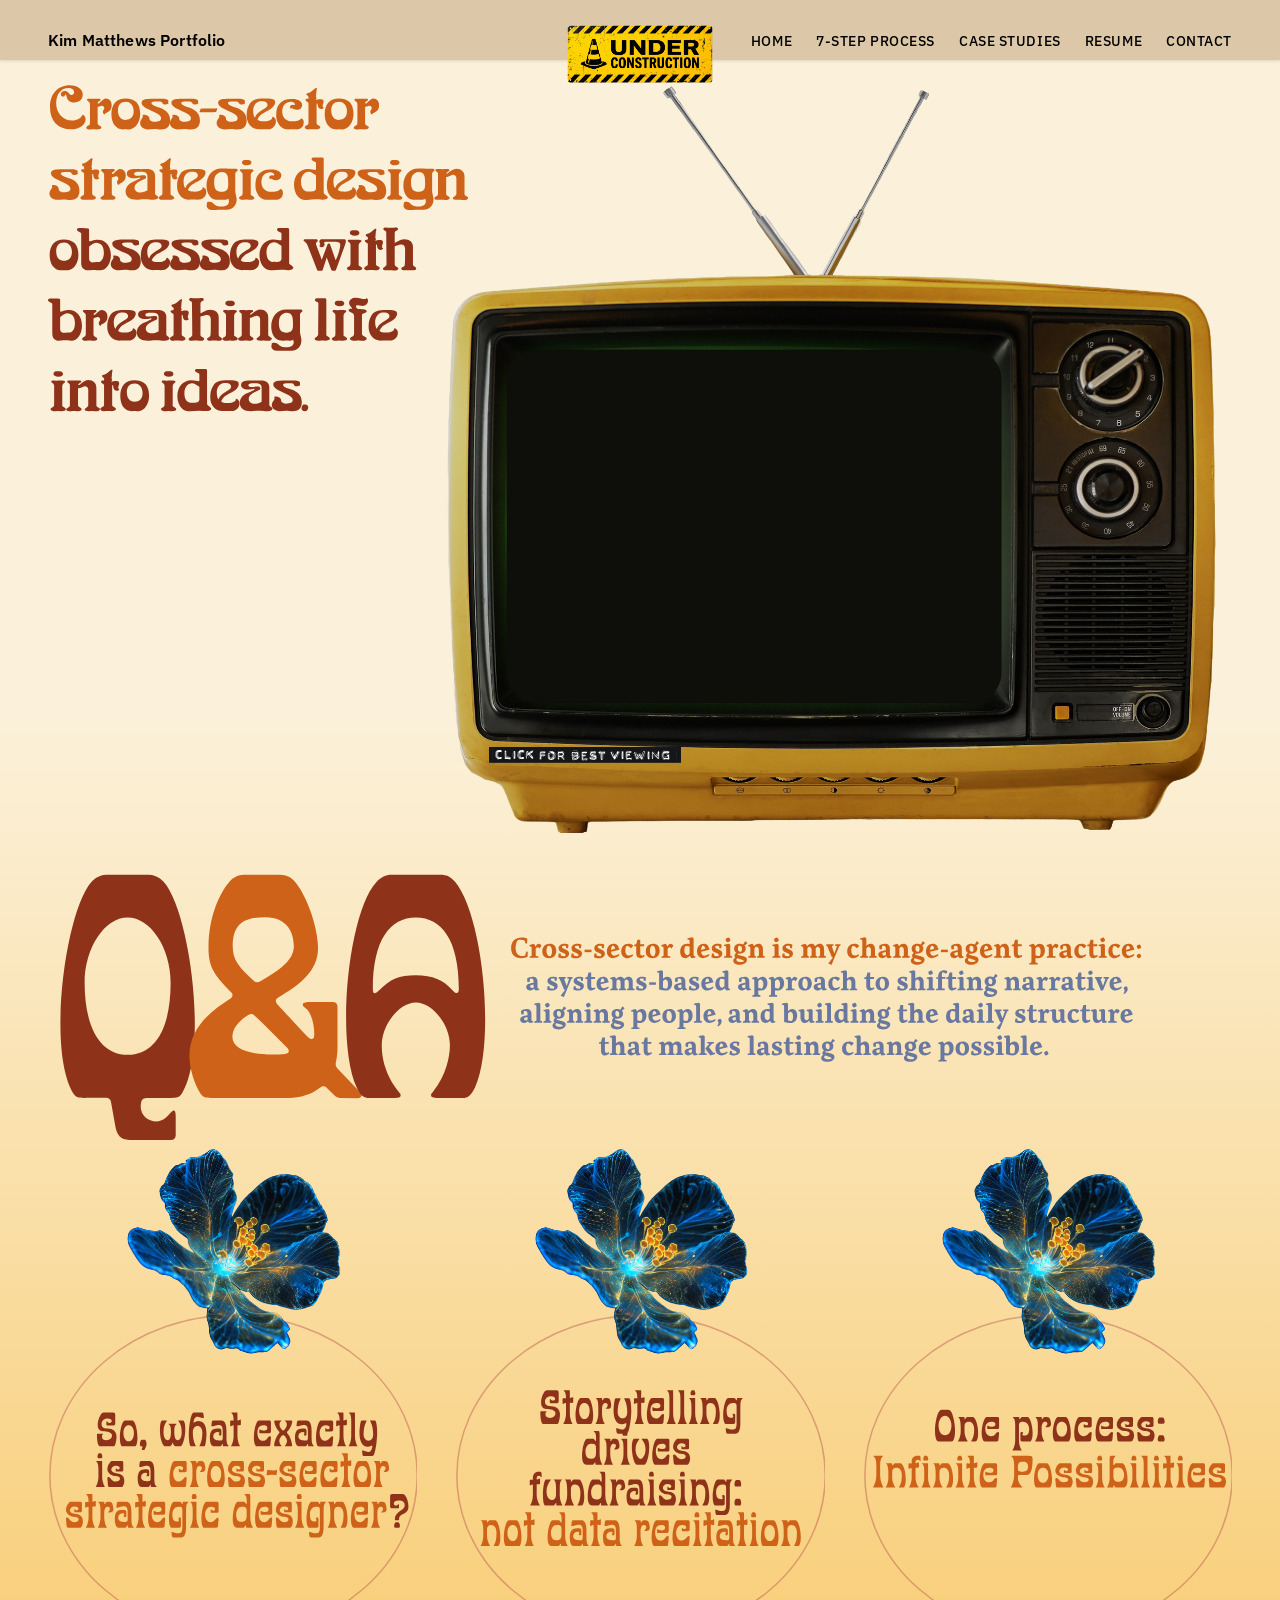
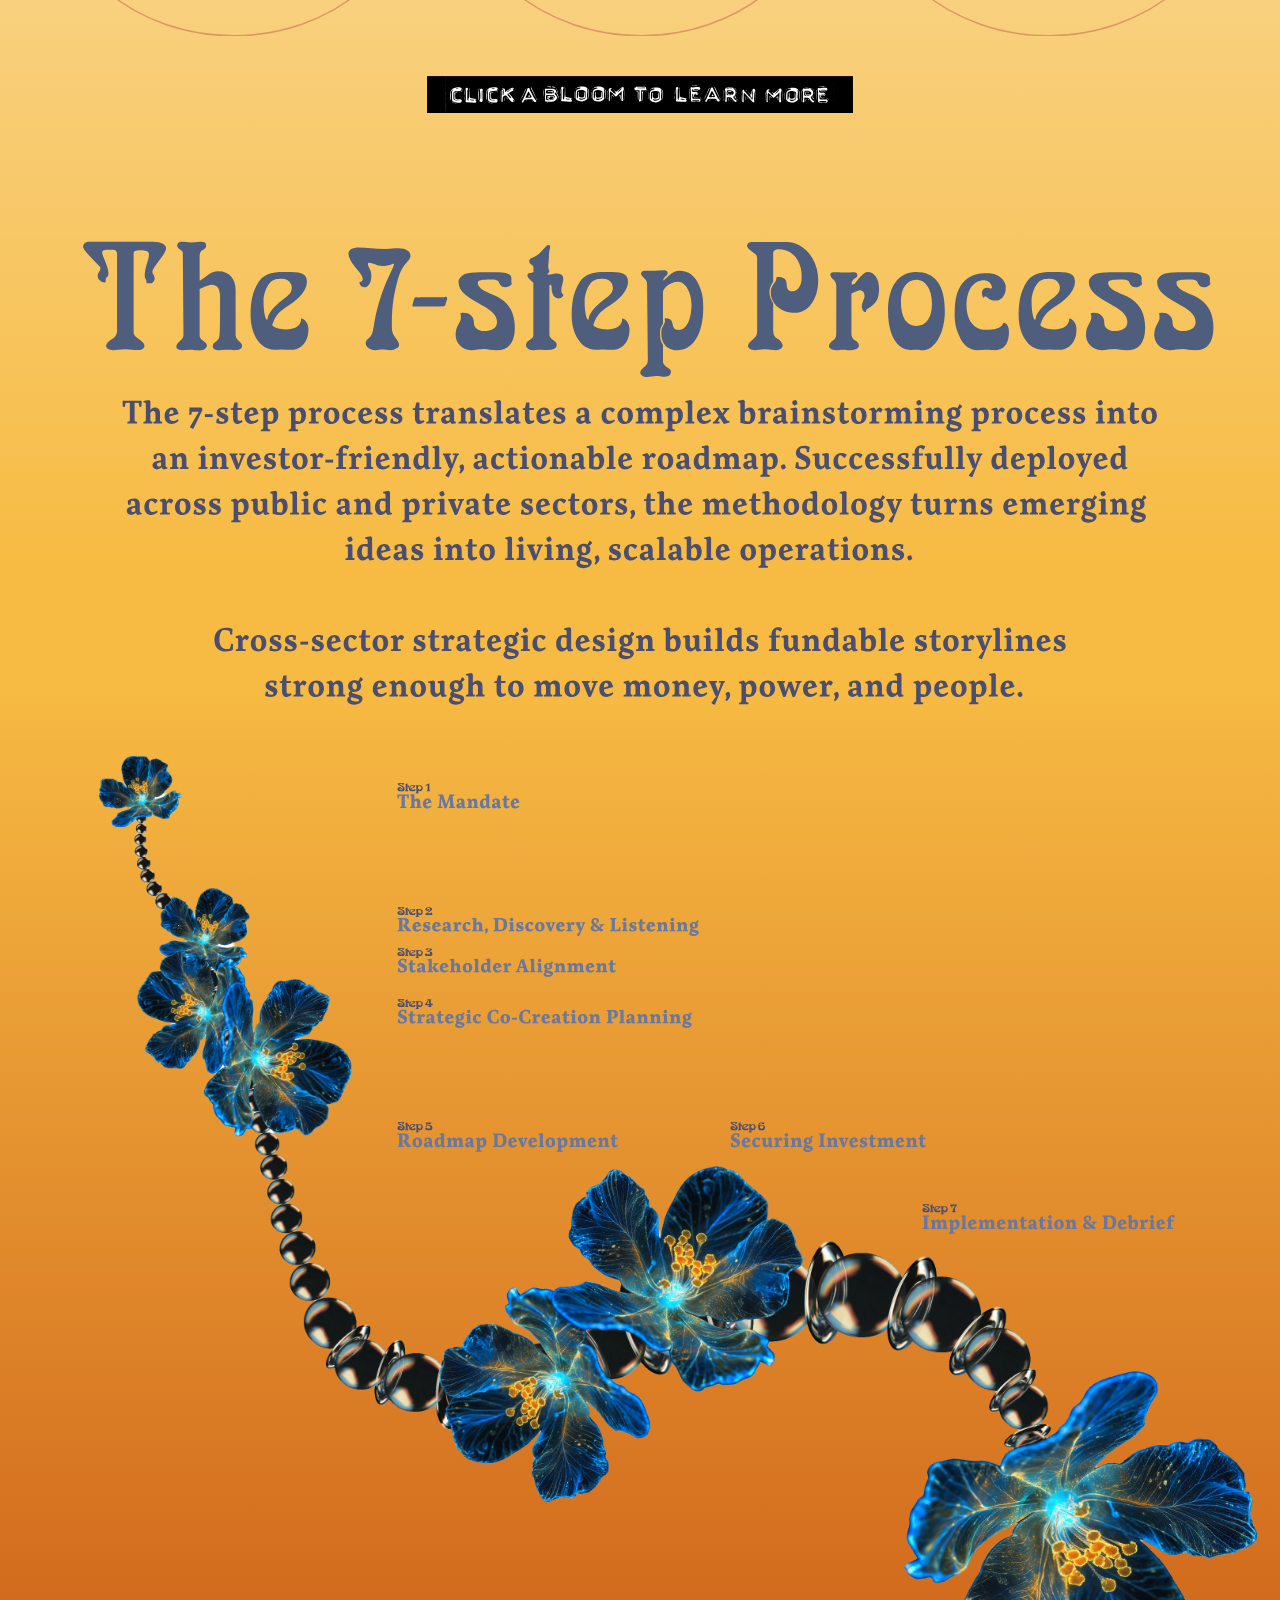
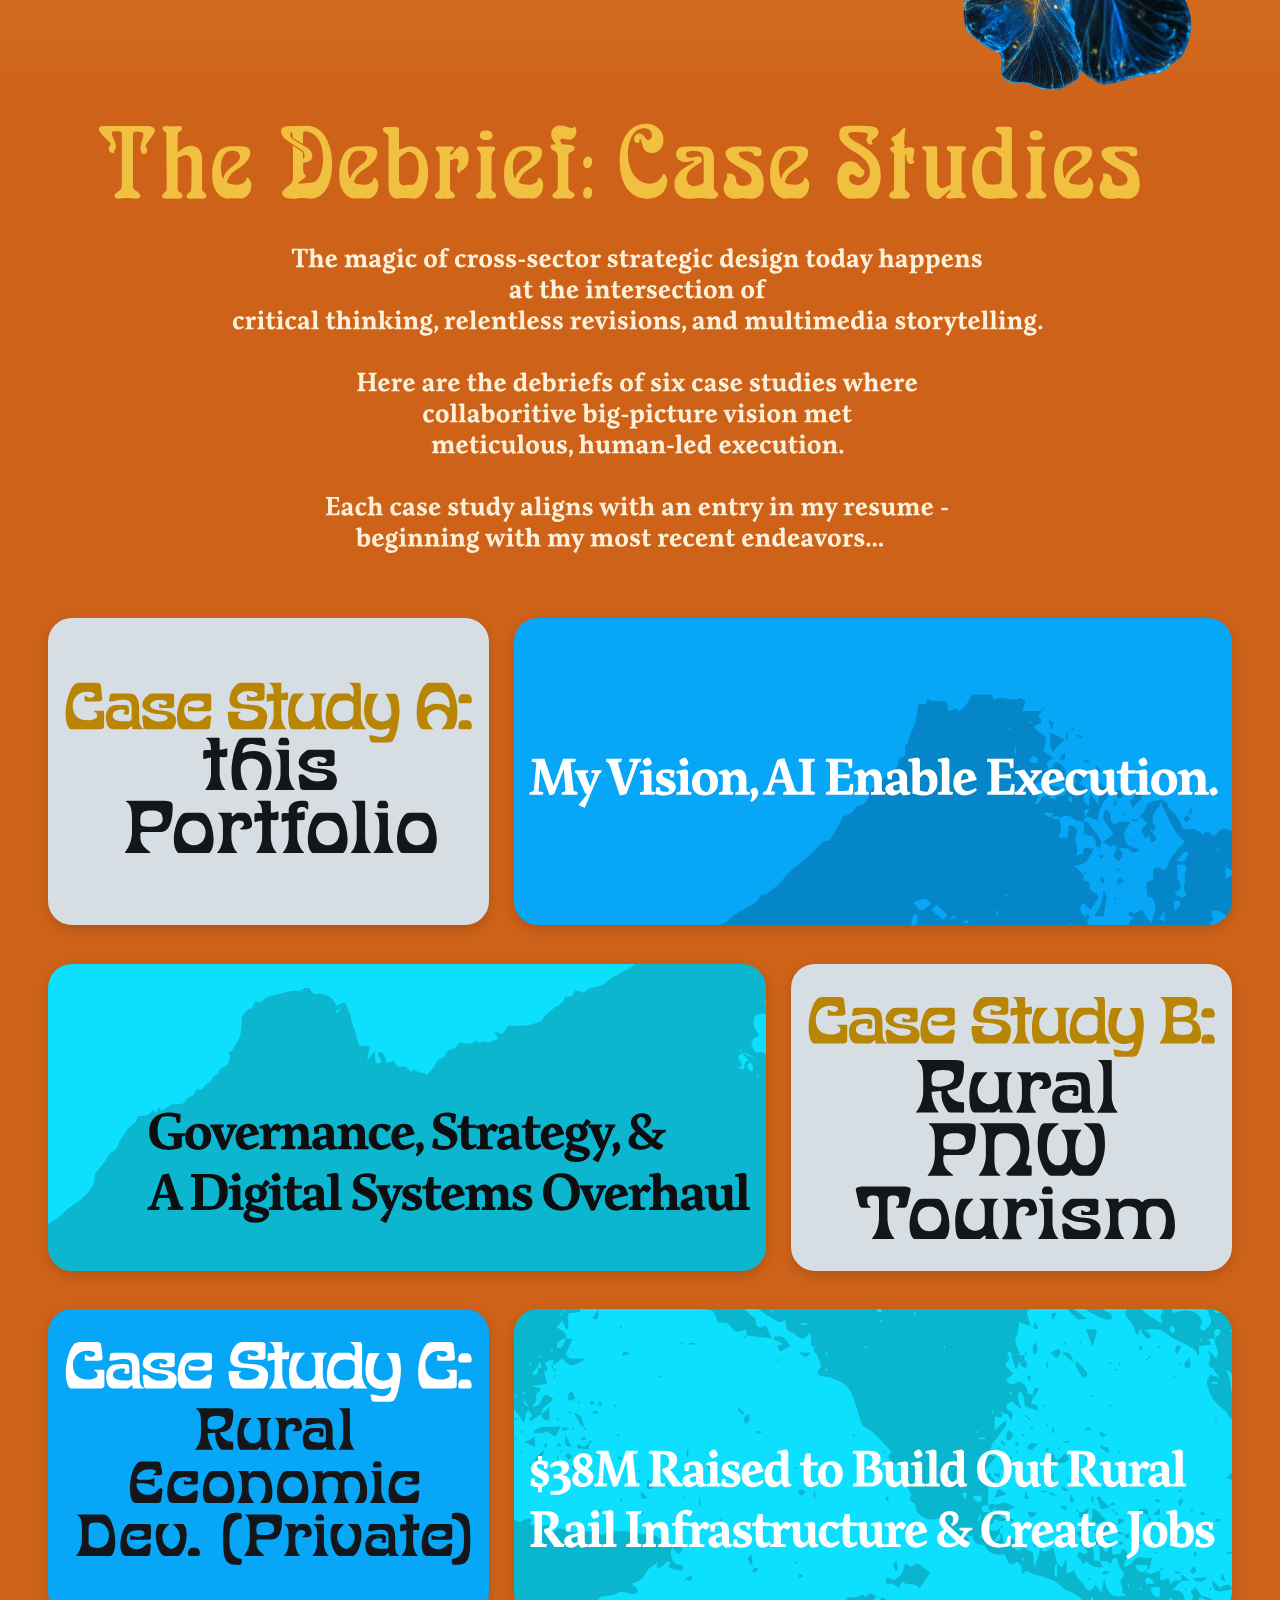
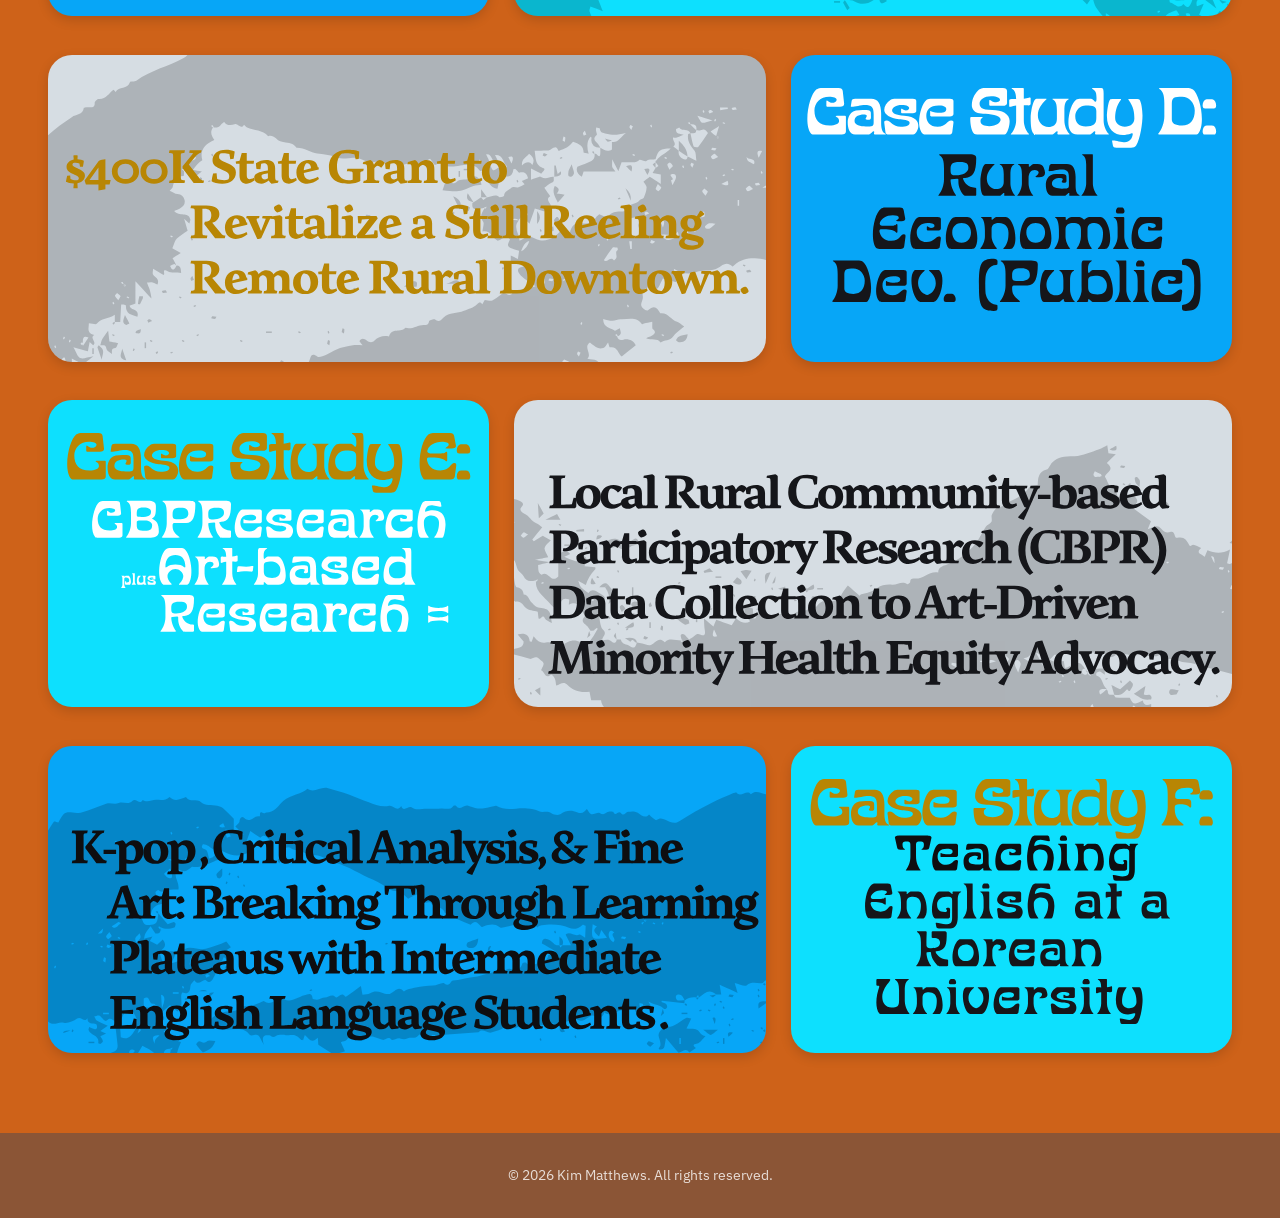
==== commit db2565bf: "commit" ====
--- a/index.html
+++ b/index.html
@@ -29,14 +29,6 @@
       <a href="#home" class="site-title" aria-label="Kim Matthews Portfolio — home">
         Kim Matthews Portfolio
       </a>
-
-      <!-- Centered header signature -->
-      <img
-        src="assets/webp/undersign.webp"
-        alt=""
-        class="header-undersign"
-        aria-hidden="true"
-      />
 
       <!-- Mobile hamburger toggle -->
       <button
@@ -61,6 +53,15 @@
       </nav>
 
     </div>
+
+    <!-- Centered header signature — direct child of site-header for true full-height sizing -->
+    <img
+      src="assets/webp/undersign.webp"
+      alt=""
+      class="header-undersign"
+      aria-hidden="true"
+    />
+
   </header>
 
   <!-- ===================== MAIN ===================== -->
--- a/css/style.css
+++ b/css/style.css
@@ -135,16 +135,25 @@
   margin: 0 auto;
   padding: 0 var(--content-pad) var(--space-2);
   height: 100%;
-  position: relative;
 }
 .header-undersign {
   position: absolute;
+  /* ── POSITION KNOBS (drag in DevTools, then send me the values) ──
+     top:  distance from the TOP of the header band. 0 = flush with band top.
+           Positive pushes it DOWN. Anchoring from the top means the sign
+           hangs downward and is never clipped by the browser chrome above.
+     left: horizontal position. 50% + translateX(-50%) keeps it centered;
+           to move it left/right instead, delete the transform line and set
+           an explicit left in px. */
+  top: 6px;
   left: 50%;
-  top: 50%;
-  transform: translate(-50%, -50%);
-  height: 46px;
+  transform: translateX(-50%);
+  /* ── SIZE KNOB ── height drives everything; width follows the aspect ratio. */
+  height: 96px;
   width: auto;
-  pointer-events: none;
+  max-width: none;      /* defeats reset.css img{max-width:100%} so width never clamps height */
+  pointer-events: auto; /* grabbable in DevTools so you can select & reposition it */
+  z-index: 101;         /* above header content so the part below the band isn't clipped */
 }
 .site-title {
   font-family: var(--font-label);
